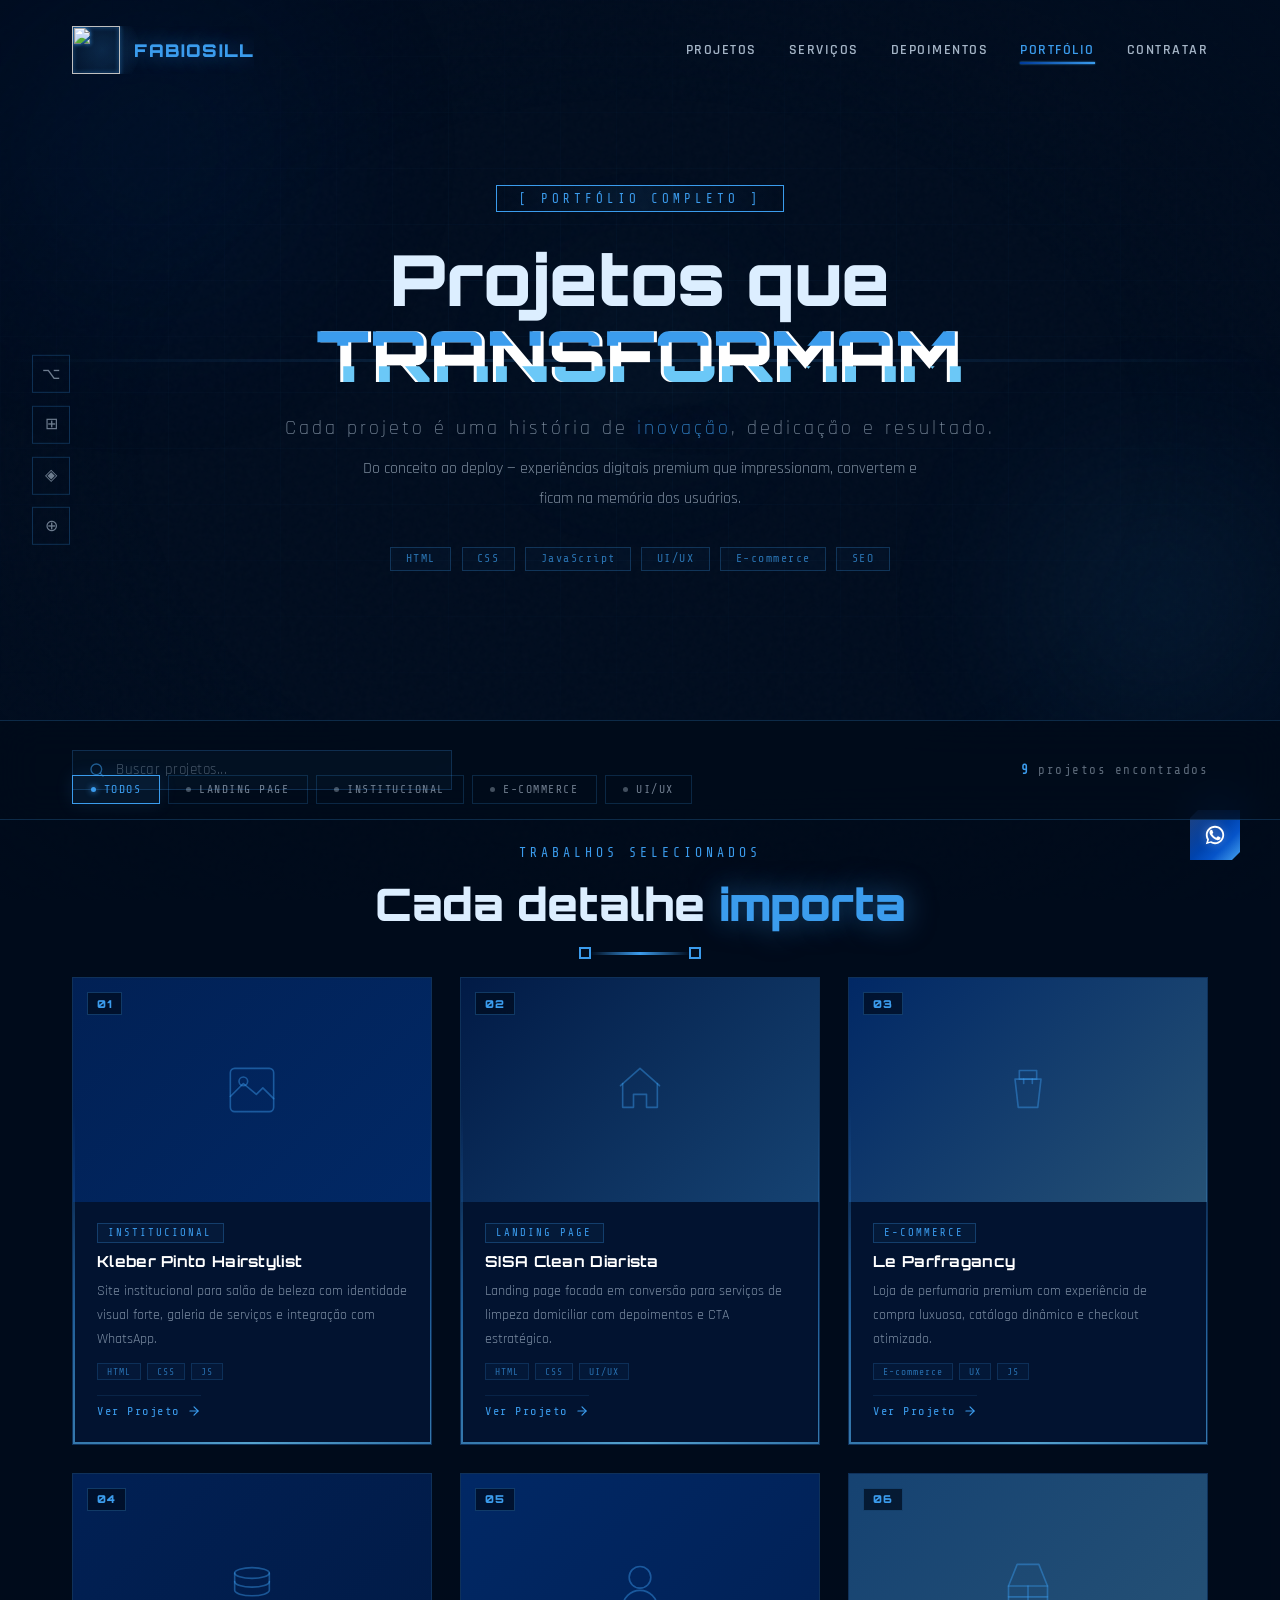
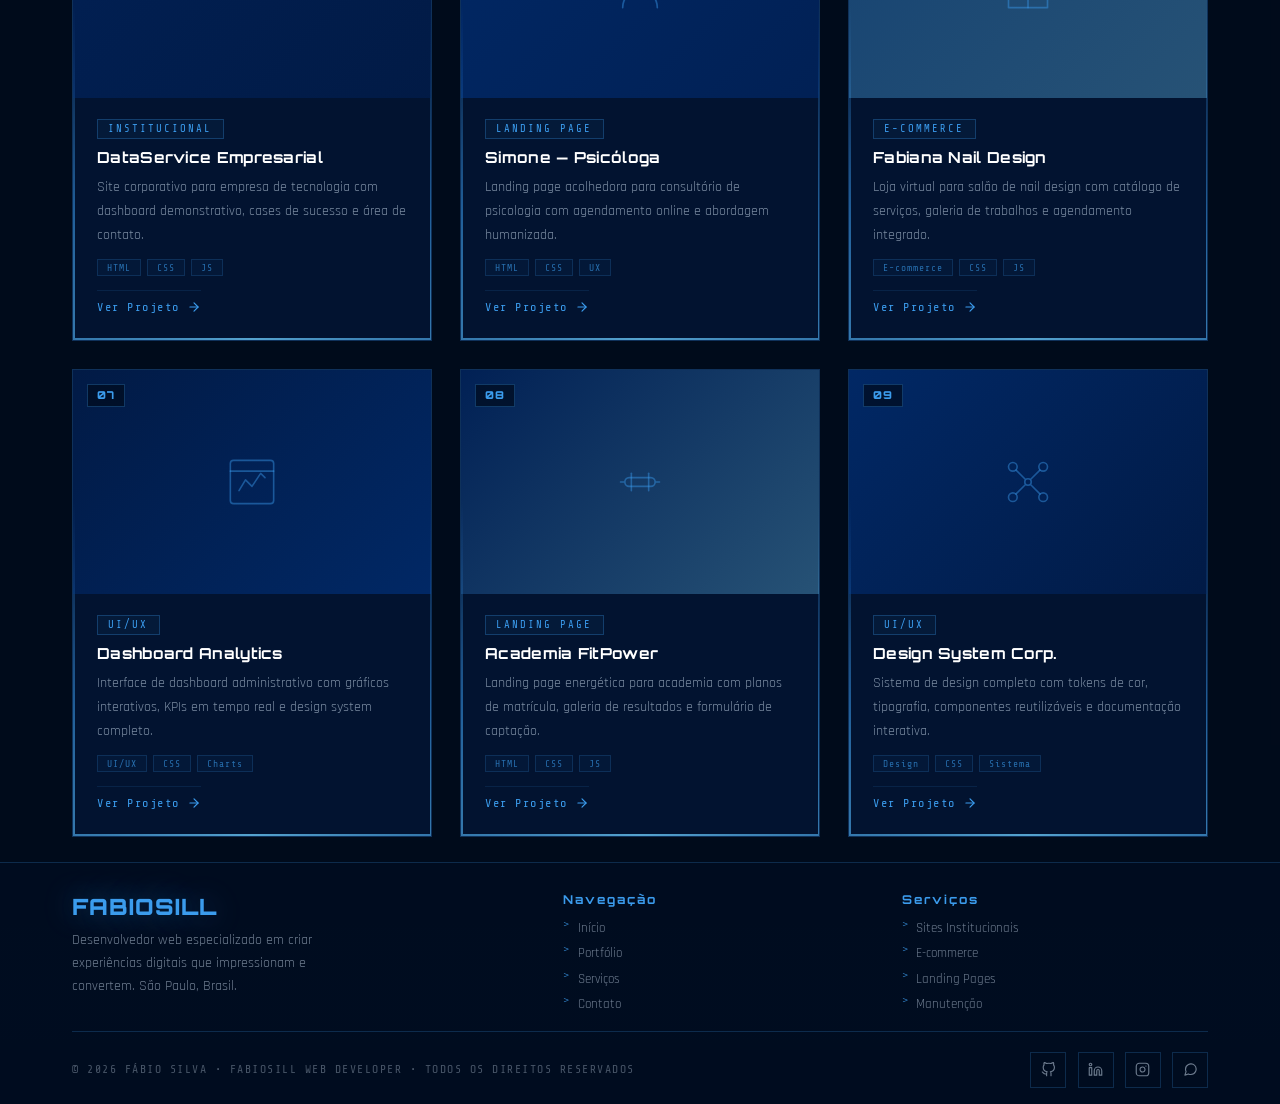
==== projetos/projetos.html @ a99f59f4 "feat: add projects models" ====
<!DOCTYPE html>
<html lang="pt-BR">
<head>
<meta charset="UTF-8">
<meta name="viewport" content="width=device-width, initial-scale=1.0">
<title>Projetos — Fabiosill</title>

<link rel="icon" href="img/logo.png" type="image/png">
<link rel="apple-touch-icon" href="img/logo.png">

<meta name="description" content="Portfólio de projetos de Fábio Silva — Sites institucionais, e-commerce e landing pages de alta conversão. São Paulo, Brasil.">
<meta name="author" content="Fábio Silva — FabioSill">

<meta property="og:type" content="website">
<meta property="og:title" content="Projetos — FABIOSILL">
<meta property="og:description" content="Conheça os projetos desenvolvidos por Fábio Silva. Sites que impressionam, convertem e ficam na memória.">
<meta property="og:url" content="https://fabiosill.github.io/portfolio/projetos.html">
<meta property="og:image" content="https://fabiosill.github.io/portfolio/img/logo.png">
<meta property="og:locale" content="pt_BR">
<meta property="og:site_name" content="FABIOSILL">

<link rel="preconnect" href="https://fonts.googleapis.com">
<link rel="preconnect" href="https://fonts.gstatic.com" crossorigin>
<link href="https://fonts.googleapis.com/css2?family=Orbitron:wght@400;700;900&family=Rajdhani:wght@300;400;600;700&family=Share+Tech+Mono&display=swap" rel="stylesheet">

<link rel="stylesheet" href="projetos.css">
</head>
<body>

<div class="noise" aria-hidden="true"></div>
<div id="vignette" aria-hidden="true"></div>

<!-- Social Float -->
<aside class="sf" aria-label="Redes sociais">
  <a href="https://github.com/fabiosill" target="_blank" rel="noopener noreferrer" aria-label="GitHub"><span class="tip" aria-hidden="true">GitHub</span>⌥</a>
  <a href="https://www.linkedin.com/in/fabiosill/" target="_blank" rel="noopener noreferrer" aria-label="LinkedIn"><span class="tip" aria-hidden="true">LinkedIn</span>⊞</a>
  <a href="https://instagram.com/fabiosill" target="_blank" rel="noopener noreferrer" aria-label="Instagram"><span class="tip" aria-hidden="true">Instagram</span>◈</a>
  <a href="https://wa.me/5511921513742" target="_blank" rel="noopener noreferrer" aria-label="WhatsApp"><span class="tip" aria-hidden="true">WhatsApp</span>⊕</a>
</aside>

<!-- WhatsApp Float Button -->
<div class="float-stack" aria-label="Ações rápidas">
  <a href="https://wa.me/5511921513742" target="_blank" rel="noopener noreferrer" id="wabtn" class="float-btn float-wa" aria-label="Falar no WhatsApp">
    <svg viewBox="0 0 24 24" fill="none" xmlns="http://www.w3.org/2000/svg" width="22" height="22" aria-hidden="true" focusable="false">
      <path d="M17.472 14.382c-.297-.149-1.758-.867-2.03-.967-.273-.099-.471-.148-.67.15-.197.297-.767.966-.94 1.164-.173.199-.347.223-.644.075-.297-.15-1.255-.463-2.39-1.475-.883-.788-1.48-1.761-1.653-2.059-.173-.297-.018-.458.13-.606.134-.133.298-.347.446-.52.149-.174.198-.298.298-.497.099-.198.05-.371-.025-.52-.075-.149-.669-1.612-.916-2.207-.242-.579-.487-.5-.669-.51a12.8 12.8 0 0 0-.57-.01c-.198 0-.52.074-.792.372-.272.297-1.04 1.016-1.04 2.479 0 1.462 1.065 2.875 1.213 3.074.149.198 2.096 3.2 5.077 4.487.709.306 1.262.489 1.694.625.712.227 1.36.195 1.871.118.571-.085 1.758-.719 2.006-1.413.248-.694.248-1.289.173-1.413-.074-.124-.272-.198-.57-.347z"/>
      <path d="M12 2C6.477 2 2 6.477 2 12c0 1.89.525 3.66 1.438 5.168L2 22l4.978-1.413A9.953 9.953 0 0 0 12 22c5.523 0 10-4.477 10-10S17.523 2 12 2zm0 18a7.946 7.946 0 0 1-4.076-1.118l-.291-.174-3.025.859.862-3.024-.19-.3A7.946 7.946 0 0 1 4 12c0-4.411 3.589-8 8-8s8 3.589 8 8-3.589 8-8 8z"/>
    </svg>
    <span class="float-btn-label">WhatsApp</span>
  </a>
</div>

<!-- CONTACT MODAL -->
<div id="contact-modal" class="cmodal-overlay" aria-hidden="true" role="dialog" aria-modal="true" aria-label="Formulário de contato">
  <div class="cmodal-box">
    <button class="cmodal-close" id="cmodal-close" aria-label="Fechar formulário">✕</button>
    <div class="cmodal-inner">
      <div class="cmodal-info">
        <h3>Pronto para <em>transformar</em> sua presença digital?</h3>
        <p>Conte-me sobre seu projeto e receba uma proposta personalizada em até 24 horas.</p>
        <div class="citems">
          <div class="citem">
            <span class="cicon" aria-hidden="true">
              <svg viewBox="0 0 24 24" fill="none" stroke="currentColor" stroke-width="1.8" stroke-linecap="round" stroke-linejoin="round"><path d="M4 4h16c1.1 0 2 .9 2 2v12c0 1.1-.9 2-2 2H4c-1.1 0-2-.9-2-2V6c0-1.1.9-2 2-2z"/><polyline points="22,6 12,13 2,6"/></svg>
            </span>
            <div class="ctxt"><span>EMAIL</span><strong>Fabio.silva12022001@email.com</strong></div>
          </div>
          <div class="citem">
            <span class="cicon" aria-hidden="true">
              <svg viewBox="0 0 24 24" fill="none" stroke="currentColor" stroke-width="1.8" stroke-linecap="round" stroke-linejoin="round"><path d="M22 16.92v3a2 2 0 0 1-2.18 2 19.79 19.79 0 0 1-8.63-3.07A19.5 19.5 0 0 1 4.69 12 19.79 19.79 0 0 1 1.71 3.41 2 2 0 0 1 3.68 1h3a2 2 0 0 1 2 1.72c.127.96.361 1.903.7 2.81a2 2 0 0 1-.45 2.11L7.91 8.96a16 16 0 0 0 6 6l1.27-1.27a2 2 0 0 1 2.11-.45c.907.339 1.85.573 2.81.7A2 2 0 0 1 22 16.92z"/></svg>
            </span>
            <div class="ctxt"><span>WHATSAPP</span><strong>(11) 92151-3742</strong></div>
          </div>
          <div class="citem">
            <span class="cicon" aria-hidden="true">
              <svg viewBox="0 0 24 24" fill="none" stroke="currentColor" stroke-width="1.8" stroke-linecap="round" stroke-linejoin="round"><path d="M21 10c0 7-9 13-9 13s-9-6-9-13a9 9 0 0 1 18 0z"/><circle cx="12" cy="10" r="3"/></svg>
            </span>
            <div class="ctxt"><span>LOCALIZAÇÃO</span><strong>São Paulo, Brasil</strong></div>
          </div>
          <div class="citem">
            <span class="cicon" aria-hidden="true">
              <svg viewBox="0 0 24 24" fill="none" stroke="currentColor" stroke-width="1.8" stroke-linecap="round" stroke-linejoin="round"><circle cx="12" cy="12" r="10"/><polyline points="12 6 12 12 16 14"/></svg>
            </span>
            <div class="ctxt"><span>RESPOSTA</span><strong>Até 24 horas</strong></div>
          </div>
        </div>
      </div>
      <div class="cform-wrap">
        <form onsubmit="doSend(event)" novalidate>
          <div class="fg"><label for="f-nome">NOME</label><input id="f-nome" type="text" placeholder="Seu nome completo..." required autocomplete="name"></div>
          <div class="fg"><label for="f-email">EMAIL</label><input id="f-email" type="email" placeholder="seu@email.com" required autocomplete="email"></div>
          <div class="form-2col">
            <div class="fg"><label for="f-tel">TELEFONE</label><input id="f-tel" type="tel" placeholder="(11) 99999-9999" autocomplete="tel"></div>
            <div class="fg">
              <label for="f-proj">PROJETO</label>
              <select id="f-proj">
                <option value="">Selecionar...</option>
                <option>Landing page</option>
                <option>E-commerce</option>
                <option>Site institucional</option>
                <option>Manutenção</option>
                <option>Outro</option>
              </select>
            </div>
          </div>
          <div class="fg"><label for="f-msg">MENSAGEM</label><textarea id="f-msg" placeholder="Descreva seu projeto em detalhes..." required></textarea></div>
          <button type="submit" class="sbtn" id="sbtn">ENVIAR MENSAGEM</button>
        </form>
      </div>
    </div>
  </div>
</div>

<!-- NAV -->
<nav id="nav" role="navigation" aria-label="Navegação principal">
  <div class="nav-i">
    <a href="index.html" class="nlogo" aria-label="FabioSill — Início">
      <img src="img/logo.png" alt="" width="48" height="48" aria-hidden="true">
      <span>FABIOSILL</span>
    </a>
    <button class="hamburger" id="hbg" aria-label="Abrir menu" aria-expanded="false" aria-controls="navlinks">
      <span></span><span></span><span></span>
    </button>
    <ul class="nlinks" id="navlinks">
      <li><a href="index.html#projetos">PROJETOS</a></li>
      <li><a href="index.html#trabalho">SERVIÇOS</a></li>
      <li><a href="index.html#depoimento">DEPOIMENTOS</a></li>
      <li><a href="projetos.html" class="nav-active" aria-current="page">PORTFÓLIO</a></li>
      <li><a href="#" class="open-contact-btn">CONTRATAR</a></li>
    </ul>
  </div>
</nav>

<!-- HERO PROJETOS -->
<section id="proj-hero" aria-label="Portfólio de Projetos">
  <div class="proj-hero-grid" aria-hidden="true"></div>
  <div class="scan" aria-hidden="true"></div>
  <div class="proj-hero-orbs" aria-hidden="true">
    <div class="proj-orb proj-orb-1"></div>
    <div class="proj-orb proj-orb-2"></div>
    <div class="proj-orb proj-orb-3"></div>
  </div>
  <div class="wrap proj-hero-c">
    <p class="badge" aria-hidden="true">[ PORTFÓLIO COMPLETO ]</p>
    <h1 class="htitle proj-hero-title">
      Projetos que <br><span class="glitch" data-text="TRANSFORMAM">TRANSFORMAM</span>
    </h1>
    <p class="proj-hero-sub">Cada projeto é uma história de <em>inovação</em>, dedicação e resultado.</p>
    <p class="proj-hero-desc">Do conceito ao deploy — experiências digitais premium que impressionam, convertem e ficam na memória dos usuários.</p>
    <div class="proj-hero-tags" aria-hidden="true">
      <span>HTML</span><span>CSS</span><span>JavaScript</span><span>UI/UX</span><span>E-commerce</span><span>SEO</span>
    </div>
  </div>
</section>

<!-- FILTROS + BUSCA -->
<section id="proj-filtros" aria-label="Filtros e busca">
  <div class="wrap">
    <div class="filtros-wrap reveal">
      <div class="filtros-search-row">
        <div class="search-box" role="search">
          <svg class="search-icon" viewBox="0 0 24 24" fill="none" stroke="currentColor" stroke-width="2" stroke-linecap="round" stroke-linejoin="round" aria-hidden="true"><circle cx="11" cy="11" r="8"/><line x1="21" y1="21" x2="16.65" y2="16.65"/></svg>
          <input type="search" id="proj-search" placeholder="Buscar projetos..." aria-label="Buscar projetos">
          <button class="search-clear" id="search-clear" aria-label="Limpar busca" style="display:none">
            <svg viewBox="0 0 24 24" fill="none" stroke="currentColor" stroke-width="2" stroke-linecap="round" stroke-linejoin="round" width="14" height="14" aria-hidden="true"><line x1="18" y1="6" x2="6" y2="18"/><line x1="6" y1="6" x2="18" y2="18"/></svg>
          </button>
        </div>
        <div class="proj-count" id="proj-count" aria-live="polite" aria-atomic="true">
          <span id="count-num">10</span> projetos encontrados
        </div>
      </div>
      <nav class="filtros-cats" aria-label="Filtrar por categoria" id="filtro-nav">
        <button class="filtro-btn active" data-cat="todos" aria-pressed="true">
          <span class="filtro-dot"></span>TODOS
        </button>
        <button class="filtro-btn" data-cat="landing-page" aria-pressed="false">
          <span class="filtro-dot"></span>LANDING PAGE
        </button>
        <button class="filtro-btn" data-cat="institucional" aria-pressed="false">
          <span class="filtro-dot"></span>INSTITUCIONAL
        </button>
        <button class="filtro-btn" data-cat="ecommerce" aria-pressed="false">
          <span class="filtro-dot"></span>E-COMMERCE
        </button>
        <button class="filtro-btn" data-cat="ui-ux" aria-pressed="false">
          <span class="filtro-dot"></span>UI/UX
        </button>
      </nav>
    </div>
  </div>
</section>

<!-- GRADE DE PROJETOS -->
<section id="proj-grid-section" aria-labelledby="proj-grid-title">
  <div class="wrap">
    <div class="sh reveal">
      <span class="stag">TRABALHOS SELECIONADOS</span>
      <h2 class="stitle" id="proj-grid-title">Cada detalhe <em>importa</em></h2>
      <div class="sdiv" aria-hidden="true"></div>
    </div>

    <div class="proj-grid" id="proj-grid" role="list" aria-label="Lista de projetos">

      <!-- Card 01 -->
      <article class="proj-card glow-border-card" data-cat="institucional" data-title="Kleber Pinto Hairstylist" role="listitem">
        <div class="proj-card-img-wrap">
          <div class="proj-card-img proj-card-img--placeholder" aria-hidden="true">
            <div class="proj-card-placeholder-inner">
              <svg viewBox="0 0 48 48" fill="none" stroke="currentColor" stroke-width="1.5" stroke-linecap="round" stroke-linejoin="round" aria-hidden="true"><rect x="4" y="4" width="40" height="40" rx="4"/><circle cx="16" cy="16" r="4"/><polyline points="4,30 16,18 28,28 34,22 44,32"/></svg>
            </div>
            <div class="proj-card-img-bg" style="--c1:#003A99;--c2:#0050C8"></div>
          </div>
          <div class="proj-card-overlay">
            <a href="#" class="proj-card-view-btn" target="_blank" rel="noopener noreferrer" aria-label="Ver projeto Kleber Pinto Hairstylist">
              <svg viewBox="0 0 24 24" fill="none" stroke="currentColor" stroke-width="2" stroke-linecap="round" stroke-linejoin="round" width="18" height="18" aria-hidden="true"><path d="M18 13v6a2 2 0 0 1-2 2H5a2 2 0 0 1-2-2V8a2 2 0 0 1 2-2h6"/><polyline points="15 3 21 3 21 9"/><line x1="10" y1="14" x2="21" y2="3"/></svg>
              VER PROJETO
            </a>
          </div>
          <div class="proj-card-num" aria-hidden="true">01</div>
        </div>
        <div class="proj-card-body">
          <div class="proj-card-cat-row">
            <span class="proj-cat-badge">INSTITUCIONAL</span>
          </div>
          <h3 class="proj-card-title">Kleber Pinto Hairstylist</h3>
          <p class="proj-card-desc">Site institucional para salão de beleza com identidade visual forte, galeria de serviços e integração com WhatsApp.</p>
          <div class="proj-card-tags">
            <span class="ptag">HTML</span><span class="ptag">CSS</span><span class="ptag">JS</span>
          </div>
          <a href="#" class="proj-card-link" target="_blank" rel="noopener noreferrer" aria-label="Ver projeto Kleber Pinto Hairstylist">
            <span>Ver Projeto</span>
            <svg viewBox="0 0 24 24" fill="none" stroke="currentColor" stroke-width="2" stroke-linecap="round" stroke-linejoin="round" width="14" height="14" aria-hidden="true"><line x1="5" y1="12" x2="19" y2="12"/><polyline points="12 5 19 12 12 19"/></svg>
          </a>
        </div>
      </article>

      <!-- Card 02 -->
      <article class="proj-card glow-border-card" data-cat="landing-page" data-title="SISA Clean Diarista" role="listitem">
        <div class="proj-card-img-wrap">
          <div class="proj-card-img proj-card-img--placeholder" aria-hidden="true">
            <div class="proj-card-placeholder-inner">
              <svg viewBox="0 0 48 48" fill="none" stroke="currentColor" stroke-width="1.5" stroke-linecap="round" stroke-linejoin="round" aria-hidden="true"><path d="M6 20L24 4l18 16"/><path d="M8 18v22h10V28h12v12h10V18"/></svg>
            </div>
            <div class="proj-card-img-bg" style="--c1:#01296E;--c2:#3B9CED"></div>
          </div>
          <div class="proj-card-overlay">
            <a href="#" class="proj-card-view-btn" target="_blank" rel="noopener noreferrer" aria-label="Ver projeto SISA Clean">
              <svg viewBox="0 0 24 24" fill="none" stroke="currentColor" stroke-width="2" stroke-linecap="round" stroke-linejoin="round" width="18" height="18" aria-hidden="true"><path d="M18 13v6a2 2 0 0 1-2 2H5a2 2 0 0 1-2-2V8a2 2 0 0 1 2-2h6"/><polyline points="15 3 21 3 21 9"/><line x1="10" y1="14" x2="21" y2="3"/></svg>
              VER PROJETO
            </a>
          </div>
          <div class="proj-card-num" aria-hidden="true">02</div>
        </div>
        <div class="proj-card-body">
          <div class="proj-card-cat-row">
            <span class="proj-cat-badge">LANDING PAGE</span>
          </div>
          <h3 class="proj-card-title">SISA Clean Diarista</h3>
          <p class="proj-card-desc">Landing page focada em conversão para serviços de limpeza domiciliar com depoimentos e CTA estratégico.</p>
          <div class="proj-card-tags">
            <span class="ptag">HTML</span><span class="ptag">CSS</span><span class="ptag">UI/UX</span>
          </div>
          <a href="#" class="proj-card-link" target="_blank" rel="noopener noreferrer" aria-label="Ver projeto SISA Clean">
            <span>Ver Projeto</span>
            <svg viewBox="0 0 24 24" fill="none" stroke="currentColor" stroke-width="2" stroke-linecap="round" stroke-linejoin="round" width="14" height="14" aria-hidden="true"><line x1="5" y1="12" x2="19" y2="12"/><polyline points="12 5 19 12 12 19"/></svg>
          </a>
        </div>
      </article>

      <!-- Card 03 -->
      <article class="proj-card glow-border-card" data-cat="ecommerce" data-title="Le Parfragancy Perfumaria" role="listitem">
        <div class="proj-card-img-wrap">
          <div class="proj-card-img proj-card-img--placeholder" aria-hidden="true">
            <div class="proj-card-placeholder-inner">
              <svg viewBox="0 0 48 48" fill="none" stroke="currentColor" stroke-width="1.5" stroke-linecap="round" stroke-linejoin="round" aria-hidden="true"><path d="M16 6h16v8H16z"/><path d="M12 14h24l-3 26H15L12 14z"/><path d="M20 14v4M28 14v4"/></svg>
            </div>
            <div class="proj-card-img-bg" style="--c1:#0050C8;--c2:#6BC8F7"></div>
          </div>
          <div class="proj-card-overlay">
            <a href="#" class="proj-card-view-btn" target="_blank" rel="noopener noreferrer" aria-label="Ver projeto Le Parfragancy">
              <svg viewBox="0 0 24 24" fill="none" stroke="currentColor" stroke-width="2" stroke-linecap="round" stroke-linejoin="round" width="18" height="18" aria-hidden="true"><path d="M18 13v6a2 2 0 0 1-2 2H5a2 2 0 0 1-2-2V8a2 2 0 0 1 2-2h6"/><polyline points="15 3 21 3 21 9"/><line x1="10" y1="14" x2="21" y2="3"/></svg>
              VER PROJETO
            </a>
          </div>
          <div class="proj-card-num" aria-hidden="true">03</div>
        </div>
        <div class="proj-card-body">
          <div class="proj-card-cat-row">
            <span class="proj-cat-badge">E-COMMERCE</span>
          </div>
          <h3 class="proj-card-title">Le Parfragancy</h3>
          <p class="proj-card-desc">Loja de perfumaria premium com experiência de compra luxuosa, catálogo dinâmico e checkout otimizado.</p>
          <div class="proj-card-tags">
            <span class="ptag">E-commerce</span><span class="ptag">UX</span><span class="ptag">JS</span>
          </div>
          <a href="#" class="proj-card-link" target="_blank" rel="noopener noreferrer" aria-label="Ver projeto Le Parfragancy">
            <span>Ver Projeto</span>
            <svg viewBox="0 0 24 24" fill="none" stroke="currentColor" stroke-width="2" stroke-linecap="round" stroke-linejoin="round" width="14" height="14" aria-hidden="true"><line x1="5" y1="12" x2="19" y2="12"/><polyline points="12 5 19 12 12 19"/></svg>
          </a>
        </div>
      </article>

      <!-- Card 04 -->
      <article class="proj-card glow-border-card" data-cat="institucional" data-title="DataService Empresarial" role="listitem">
        <div class="proj-card-img-wrap">
          <div class="proj-card-img proj-card-img--placeholder" aria-hidden="true">
            <div class="proj-card-placeholder-inner">
              <svg viewBox="0 0 48 48" fill="none" stroke="currentColor" stroke-width="1.5" stroke-linecap="round" stroke-linejoin="round" aria-hidden="true"><ellipse cx="24" cy="12" rx="16" ry="5"/><path d="M8 12v8c0 2.76 7.16 5 16 5s16-2.24 16-5v-8"/><path d="M8 20v8c0 2.76 7.16 5 16 5s16-2.24 16-5v-8"/></svg>
            </div>
            <div class="proj-card-img-bg" style="--c1:#003A99;--c2:#01296E"></div>
          </div>
          <div class="proj-card-overlay">
            <a href="#" class="proj-card-view-btn" target="_blank" rel="noopener noreferrer" aria-label="Ver projeto DataService">
              <svg viewBox="0 0 24 24" fill="none" stroke="currentColor" stroke-width="2" stroke-linecap="round" stroke-linejoin="round" width="18" height="18" aria-hidden="true"><path d="M18 13v6a2 2 0 0 1-2 2H5a2 2 0 0 1-2-2V8a2 2 0 0 1 2-2h6"/><polyline points="15 3 21 3 21 9"/><line x1="10" y1="14" x2="21" y2="3"/></svg>
              VER PROJETO
            </a>
          </div>
          <div class="proj-card-num" aria-hidden="true">04</div>
        </div>
        <div class="proj-card-body">
          <div class="proj-card-cat-row">
            <span class="proj-cat-badge">INSTITUCIONAL</span>
          </div>
          <h3 class="proj-card-title">DataService Empresarial</h3>
          <p class="proj-card-desc">Site corporativo para empresa de tecnologia com dashboard demonstrativo, cases de sucesso e área de contato.</p>
          <div class="proj-card-tags">
            <span class="ptag">HTML</span><span class="ptag">CSS</span><span class="ptag">JS</span>
          </div>
          <a href="#" class="proj-card-link" target="_blank" rel="noopener noreferrer" aria-label="Ver projeto DataService">
            <span>Ver Projeto</span>
            <svg viewBox="0 0 24 24" fill="none" stroke="currentColor" stroke-width="2" stroke-linecap="round" stroke-linejoin="round" width="14" height="14" aria-hidden="true"><line x1="5" y1="12" x2="19" y2="12"/><polyline points="12 5 19 12 12 19"/></svg>
          </a>
        </div>
      </article>

      <!-- Card 05 -->
      <article class="proj-card glow-border-card" data-cat="landing-page" data-title="Simone Psicóloga" role="listitem">
        <div class="proj-card-img-wrap">
          <div class="proj-card-img proj-card-img--placeholder" aria-hidden="true">
            <div class="proj-card-placeholder-inner">
              <svg viewBox="0 0 48 48" fill="none" stroke="currentColor" stroke-width="1.5" stroke-linecap="round" stroke-linejoin="round" aria-hidden="true"><circle cx="24" cy="16" r="10"/><path d="M8 44c0-8.84 7.16-16 16-16s16 7.16 16 16"/></svg>
            </div>
            <div class="proj-card-img-bg" style="--c1:#0050C8;--c2:#003A99"></div>
          </div>
          <div class="proj-card-overlay">
            <a href="#" class="proj-card-view-btn" target="_blank" rel="noopener noreferrer" aria-label="Ver projeto Simone Psicóloga">
              <svg viewBox="0 0 24 24" fill="none" stroke="currentColor" stroke-width="2" stroke-linecap="round" stroke-linejoin="round" width="18" height="18" aria-hidden="true"><path d="M18 13v6a2 2 0 0 1-2 2H5a2 2 0 0 1-2-2V8a2 2 0 0 1 2-2h6"/><polyline points="15 3 21 3 21 9"/><line x1="10" y1="14" x2="21" y2="3"/></svg>
              VER PROJETO
            </a>
          </div>
          <div class="proj-card-num" aria-hidden="true">05</div>
        </div>
        <div class="proj-card-body">
          <div class="proj-card-cat-row">
            <span class="proj-cat-badge">LANDING PAGE</span>
          </div>
          <h3 class="proj-card-title">Simone — Psicóloga</h3>
          <p class="proj-card-desc">Landing page acolhedora para consultório de psicologia com agendamento online e abordagem humanizada.</p>
          <div class="proj-card-tags">
            <span class="ptag">HTML</span><span class="ptag">CSS</span><span class="ptag">UX</span>
          </div>
          <a href="#" class="proj-card-link" target="_blank" rel="noopener noreferrer" aria-label="Ver projeto Simone Psicóloga">
            <span>Ver Projeto</span>
            <svg viewBox="0 0 24 24" fill="none" stroke="currentColor" stroke-width="2" stroke-linecap="round" stroke-linejoin="round" width="14" height="14" aria-hidden="true"><line x1="5" y1="12" x2="19" y2="12"/><polyline points="12 5 19 12 12 19"/></svg>
          </a>
        </div>
      </article>

      <!-- Card 06 -->
      <article class="proj-card glow-border-card" data-cat="ecommerce" data-title="Fabiana Nail Design" role="listitem">
        <div class="proj-card-img-wrap">
          <div class="proj-card-img proj-card-img--placeholder" aria-hidden="true">
            <div class="proj-card-placeholder-inner">
              <svg viewBox="0 0 48 48" fill="none" stroke="currentColor" stroke-width="1.5" stroke-linecap="round" stroke-linejoin="round" aria-hidden="true"><path d="M14 4l-8 20h36L34 4z"/><path d="M6 24v20h36V24"/><line x1="24" y1="24" x2="24" y2="44"/><line x1="6" y1="34" x2="42" y2="34"/></svg>
            </div>
            <div class="proj-card-img-bg" style="--c1:#3B9CED;--c2:#6BC8F7"></div>
          </div>
          <div class="proj-card-overlay">
            <a href="#" class="proj-card-view-btn" target="_blank" rel="noopener noreferrer" aria-label="Ver projeto Fabiana Nail Design">
              <svg viewBox="0 0 24 24" fill="none" stroke="currentColor" stroke-width="2" stroke-linecap="round" stroke-linejoin="round" width="18" height="18" aria-hidden="true"><path d="M18 13v6a2 2 0 0 1-2 2H5a2 2 0 0 1-2-2V8a2 2 0 0 1 2-2h6"/><polyline points="15 3 21 3 21 9"/><line x1="10" y1="14" x2="21" y2="3"/></svg>
              VER PROJETO
            </a>
          </div>
          <div class="proj-card-num" aria-hidden="true">06</div>
        </div>
        <div class="proj-card-body">
          <div class="proj-card-cat-row">
            <span class="proj-cat-badge">E-COMMERCE</span>
          </div>
          <h3 class="proj-card-title">Fabiana Nail Design</h3>
          <p class="proj-card-desc">Loja virtual para salão de nail design com catálogo de serviços, galeria de trabalhos e agendamento integrado.</p>
          <div class="proj-card-tags">
            <span class="ptag">E-commerce</span><span class="ptag">CSS</span><span class="ptag">JS</span>
          </div>
          <a href="#" class="proj-card-link" target="_blank" rel="noopener noreferrer" aria-label="Ver projeto Fabiana Nail Design">
            <span>Ver Projeto</span>
            <svg viewBox="0 0 24 24" fill="none" stroke="currentColor" stroke-width="2" stroke-linecap="round" stroke-linejoin="round" width="14" height="14" aria-hidden="true"><line x1="5" y1="12" x2="19" y2="12"/><polyline points="12 5 19 12 12 19"/></svg>
          </a>
        </div>
      </article>

      <!-- Card 07 -->
      <article class="proj-card glow-border-card" data-cat="ui-ux" data-title="Dashboard Analytics Premium" role="listitem">
        <div class="proj-card-img-wrap">
          <div class="proj-card-img proj-card-img--placeholder" aria-hidden="true">
            <div class="proj-card-placeholder-inner">
              <svg viewBox="0 0 48 48" fill="none" stroke="currentColor" stroke-width="1.5" stroke-linecap="round" stroke-linejoin="round" aria-hidden="true"><rect x="4" y="4" width="40" height="40" rx="3"/><polyline points="12,32 18,22 24,28 32,16 36,20"/><line x1="4" y1="14" x2="44" y2="14"/></svg>
            </div>
            <div class="proj-card-img-bg" style="--c1:#01296E;--c2:#0050C8"></div>
          </div>
          <div class="proj-card-overlay">
            <a href="#" class="proj-card-view-btn" target="_blank" rel="noopener noreferrer" aria-label="Ver projeto Dashboard Analytics">
              <svg viewBox="0 0 24 24" fill="none" stroke="currentColor" stroke-width="2" stroke-linecap="round" stroke-linejoin="round" width="18" height="18" aria-hidden="true"><path d="M18 13v6a2 2 0 0 1-2 2H5a2 2 0 0 1-2-2V8a2 2 0 0 1 2-2h6"/><polyline points="15 3 21 3 21 9"/><line x1="10" y1="14" x2="21" y2="3"/></svg>
              VER PROJETO
            </a>
          </div>
          <div class="proj-card-num" aria-hidden="true">07</div>
        </div>
        <div class="proj-card-body">
          <div class="proj-card-cat-row">
            <span class="proj-cat-badge">UI/UX</span>
          </div>
          <h3 class="proj-card-title">Dashboard Analytics</h3>
          <p class="proj-card-desc">Interface de dashboard administrativo com gráficos interativos, KPIs em tempo real e design system completo.</p>
          <div class="proj-card-tags">
            <span class="ptag">UI/UX</span><span class="ptag">CSS</span><span class="ptag">Charts</span>
          </div>
          <a href="#" class="proj-card-link" target="_blank" rel="noopener noreferrer" aria-label="Ver projeto Dashboard Analytics">
            <span>Ver Projeto</span>
            <svg viewBox="0 0 24 24" fill="none" stroke="currentColor" stroke-width="2" stroke-linecap="round" stroke-linejoin="round" width="14" height="14" aria-hidden="true"><line x1="5" y1="12" x2="19" y2="12"/><polyline points="12 5 19 12 12 19"/></svg>
          </a>
        </div>
      </article>

      <!-- Card 08 -->
      <article class="proj-card glow-border-card" data-cat="landing-page" data-title="Academia FitPower" role="listitem">
        <div class="proj-card-img-wrap">
          <div class="proj-card-img proj-card-img--placeholder" aria-hidden="true">
            <div class="proj-card-placeholder-inner">
              <svg viewBox="0 0 48 48" fill="none" stroke="currentColor" stroke-width="1.5" stroke-linecap="round" stroke-linejoin="round" aria-hidden="true"><path d="M6 24h4m28 0h4M10 24a4 4 0 0 1 4-4h20a4 4 0 0 1 4 4v0a4 4 0 0 1-4 4H14a4 4 0 0 1-4-4z"/><line x1="16" y1="16" x2="16" y2="32"/><line x1="32" y1="16" x2="32" y2="32"/></svg>
            </div>
            <div class="proj-card-img-bg" style="--c1:#003A99;--c2:#6BC8F7"></div>
          </div>
          <div class="proj-card-overlay">
            <a href="#" class="proj-card-view-btn" target="_blank" rel="noopener noreferrer" aria-label="Ver projeto Academia FitPower">
              <svg viewBox="0 0 24 24" fill="none" stroke="currentColor" stroke-width="2" stroke-linecap="round" stroke-linejoin="round" width="18" height="18" aria-hidden="true"><path d="M18 13v6a2 2 0 0 1-2 2H5a2 2 0 0 1-2-2V8a2 2 0 0 1 2-2h6"/><polyline points="15 3 21 3 21 9"/><line x1="10" y1="14" x2="21" y2="3"/></svg>
              VER PROJETO
            </a>
          </div>
          <div class="proj-card-num" aria-hidden="true">08</div>
        </div>
        <div class="proj-card-body">
          <div class="proj-card-cat-row">
            <span class="proj-cat-badge">LANDING PAGE</span>
          </div>
          <h3 class="proj-card-title">Academia FitPower</h3>
          <p class="proj-card-desc">Landing page energética para academia com planos de matrícula, galeria de resultados e formulário de captação.</p>
          <div class="proj-card-tags">
            <span class="ptag">HTML</span><span class="ptag">CSS</span><span class="ptag">JS</span>
          </div>
          <a href="#" class="proj-card-link" target="_blank" rel="noopener noreferrer" aria-label="Ver projeto Academia FitPower">
            <span>Ver Projeto</span>
            <svg viewBox="0 0 24 24" fill="none" stroke="currentColor" stroke-width="2" stroke-linecap="round" stroke-linejoin="round" width="14" height="14" aria-hidden="true"><line x1="5" y1="12" x2="19" y2="12"/><polyline points="12 5 19 12 12 19"/></svg>
          </a>
        </div>
      </article>

      <!-- Card 09 -->
      <article class="proj-card glow-border-card" data-cat="ui-ux" data-title="Design System Corporativo" role="listitem">
        <div class="proj-card-img-wrap">
          <div class="proj-card-img proj-card-img--placeholder" aria-hidden="true">
            <div class="proj-card-placeholder-inner">
              <svg viewBox="0 0 48 48" fill="none" stroke="currentColor" stroke-width="1.5" stroke-linecap="round" stroke-linejoin="round" aria-hidden="true"><circle cx="24" cy="24" r="3"/><circle cx="10" cy="10" r="4"/><circle cx="38" cy="10" r="4"/><circle cx="10" cy="38" r="4"/><circle cx="38" cy="38" r="4"/><line x1="13" y1="13" x2="21" y2="21"/><line x1="35" y1="13" x2="27" y2="21"/><line x1="13" y1="35" x2="21" y2="27"/><line x1="35" y1="35" x2="27" y2="27"/></svg>
            </div>
            <div class="proj-card-img-bg" style="--c1:#0050C8;--c2:#01296E"></div>
          </div>
          <div class="proj-card-overlay">
            <a href="#" class="proj-card-view-btn" target="_blank" rel="noopener noreferrer" aria-label="Ver projeto Design System">
              <svg viewBox="0 0 24 24" fill="none" stroke="currentColor" stroke-width="2" stroke-linecap="round" stroke-linejoin="round" width="18" height="18" aria-hidden="true"><path d="M18 13v6a2 2 0 0 1-2 2H5a2 2 0 0 1-2-2V8a2 2 0 0 1 2-2h6"/><polyline points="15 3 21 3 21 9"/><line x1="10" y1="14" x2="21" y2="3"/></svg>
              VER PROJETO
            </a>
          </div>
          <div class="proj-card-num" aria-hidden="true">09</div>
        </div>
        <div class="proj-card-body">
          <div class="proj-card-cat-row">
            <span class="proj-cat-badge">UI/UX</span>
          </div>
          <h3 class="proj-card-title">Design System Corp.</h3>
          <p class="proj-card-desc">Sistema de design completo com tokens de cor, tipografia, componentes reutilizáveis e documentação interativa.</p>
          <div class="proj-card-tags">
            <span class="ptag">Design</span><span class="ptag">CSS</span><span class="ptag">Sistema</span>
          </div>
          <a href="#" class="proj-card-link" target="_blank" rel="noopener noreferrer" aria-label="Ver projeto Design System">
            <span>Ver Projeto</span>
            <svg viewBox="0 0 24 24" fill="none" stroke="currentColor" stroke-width="2" stroke-linecap="round" stroke-linejoin="round" width="14" height="14" aria-hidden="true"><line x1="5" y1="12" x2="19" y2="12"/><polyline points="12 5 19 12 12 19"/></svg>
          </a>
        </div>
      </article>
    </div>

    <!-- Estado vazio -->
    <div class="proj-empty" id="proj-empty" role="status" aria-live="polite" style="display:none">
      <div class="proj-empty-icon" aria-hidden="true">
        <svg viewBox="0 0 64 64" fill="none" stroke="currentColor" stroke-width="1.5" stroke-linecap="round" stroke-linejoin="round"><circle cx="28" cy="28" r="20"/><line x1="44" y1="44" x2="58" y2="58"/><line x1="20" y1="28" x2="36" y2="28"/></svg>
      </div>
      <h3>Nenhum projeto encontrado</h3>
      <p>Tente buscar por outro termo ou selecione uma categoria diferente.</p>
      <button class="btn btn-o" id="reset-filters">Limpar Filtros</button>
    </div>
  </div>
</section>

<!-- FOOTER -->
<footer>
  <div class="foot-bg" aria-hidden="true"></div>
  <div class="wrap">
    <div class="foot-top">
      <div class="foot-brand">
        <span class="flogo">FABIOSILL</span>
        <p>Desenvolvedor web especializado em criar experiências digitais que impressionam e convertem. São Paulo, Brasil.</p>
      </div>
      <div class="foot-col">
        <h4>Navegação</h4>
        <ul>
          <li><a href="index.html">Início</a></li>
          <li><a href="projetos.html">Portfólio</a></li>
          <li><a href="index.html#trabalho">Serviços</a></li>
          <li><a href="#" class="open-contact-btn">Contato</a></li>
        </ul>
      </div>
      <div class="foot-col">
        <h4>Serviços</h4>
        <ul>
          <li><a href="#">Sites Institucionais</a></li>
          <li><a href="#">E-commerce</a></li>
          <li><a href="#">Landing Pages</a></li>
          <li><a href="#">Manutenção</a></li>
        </ul>
      </div>
    </div>
    <div class="foot-bottom">
      <p class="foot-copy">© 2026 FÁBIO SILVA • FABIOSILL WEB DEVELOPER • TODOS OS DIREITOS RESERVADOS</p>
      <div class="socials">
        <a href="https://github.com/fabiosill" target="_blank" rel="noopener noreferrer" aria-label="GitHub">
          <svg viewBox="0 0 24 24" fill="none" stroke="currentColor" stroke-width="1.8" stroke-linecap="round" stroke-linejoin="round" aria-hidden="true"><path d="M9 19c-5 1.5-5-2.5-7-3m14 6v-3.87a3.37 3.37 0 0 0-.94-2.61c3.14-.35 6.44-1.54 6.44-7A5.44 5.44 0 0 0 20 4.77 5.07 5.07 0 0 0 19.91 1S18.73.65 16 2.48a13.38 13.38 0 0 0-7 0C6.27.65 5.09 1 5.09 1A5.07 5.07 0 0 0 5 4.77a5.44 5.44 0 0 0-1.5 3.78c0 5.42 3.3 6.61 6.44 7A3.37 3.37 0 0 0 9 18.13V22"/></svg>
        </a>
        <a href="https://www.linkedin.com/in/fabiosill/" target="_blank" rel="noopener noreferrer" aria-label="LinkedIn">
          <svg viewBox="0 0 24 24" fill="none" stroke="currentColor" stroke-width="1.8" stroke-linecap="round" stroke-linejoin="round" aria-hidden="true"><path d="M16 8a6 6 0 0 1 6 6v7h-4v-7a2 2 0 0 0-2-2 2 2 0 0 0-2 2v7h-4v-7a6 6 0 0 1 6-6z"/><rect x="2" y="9" width="4" height="12"/><circle cx="4" cy="4" r="2"/></svg>
        </a>
        <a href="https://instagram.com/fabiostudios_" target="_blank" rel="noopener noreferrer" aria-label="Instagram">
          <svg viewBox="0 0 24 24" fill="none" stroke="currentColor" stroke-width="1.8" stroke-linecap="round" stroke-linejoin="round" aria-hidden="true"><rect x="2" y="2" width="20" height="20" rx="5" ry="5"/><path d="M16 11.37A4 4 0 1 1 12.63 8 4 4 0 0 1 16 11.37z"/><line x1="17.5" y1="6.5" x2="17.51" y2="6.5"/></svg>
        </a>
        <a href="https://wa.me/5511921513742" target="_blank" rel="noopener noreferrer" aria-label="WhatsApp">
          <svg viewBox="0 0 24 24" fill="none" stroke="currentColor" stroke-width="1.8" stroke-linecap="round" stroke-linejoin="round" aria-hidden="true"><path d="M21 11.5a8.38 8.38 0 0 1-.9 3.8 8.5 8.5 0 0 1-7.6 4.7 8.38 8.38 0 0 1-3.8-.9L3 21l1.9-5.7a8.38 8.38 0 0 1-.9-3.8 8.5 8.5 0 0 1 4.7-7.6 8.38 8.38 0 0 1 3.8-.9h.5a8.48 8.48 0 0 1 8 8v.5z"/></svg>
        </a>
      </div>
    </div>
  </div>
</footer>

<script src="projetos.js" defer></script>
</body>
</html>
---- projetos/projetos.css ----
/* ============================================================
   projetos.css — CSS AUTOSSUFICIENTE
   Não depende de main.css. Contém apenas o necessário
   para a página projetos/index.html funcionar visualmente
   de forma idêntica ao original.
   ============================================================ */

/* ━━━━━━━━━━━━━━━━━━━━━━━━━━━━━━━━━━━━━━━━━━━━
   DESIGN TOKENS
━━━━━━━━━━━━━━━━━━━━━━━━━━━━━━━━━━━━━━━━━━━━ */
:root{
  --primary:        #003A99;
  --primary-medium: #0050C8;
  --primary-light:  #3B9CED;
  --primary-accent: #6BC8F7;
  --neon:           #3B9CED;
  --bg:             #010D1F;
  --card:           #021330;
  --border:         rgba(59,156,237,.22);
  --txt:            #dceeff;
  --grad: linear-gradient(135deg,#01296E 0%,#003A99 35%,#0050C8 70%,#3B9CED 100%);
}

/* ━━━━━━━━━━━━━━━━━━━━━━━━━━━━━━━━━━━━━━━━━━━━
   RESET
━━━━━━━━━━━━━━━━━━━━━━━━━━━━━━━━━━━━━━━━━━━━ */
*{margin:0;padding:0;box-sizing:border-box}
html{
  scroll-behavior:smooth;
  overflow-x:hidden;
  scrollbar-width:thin;
  scrollbar-color:rgba(59,156,237,.45) rgba(1,13,31,.6);
}
html::-webkit-scrollbar{width:5px}
html::-webkit-scrollbar-track{background:rgba(1,13,31,.6)}
html::-webkit-scrollbar-thumb{
  background:linear-gradient(180deg,var(--primary),var(--neon));
  border-radius:8px;
  transition:background .3s;
}
html::-webkit-scrollbar-thumb:hover{
  background:linear-gradient(180deg,var(--neon),var(--primary-accent));
}
body{
  background:var(--bg);color:var(--txt);
  font-family:'Rajdhani',sans-serif;
  overflow-x:hidden;
  max-width:100vw;
  -webkit-tap-highlight-color:transparent;
}

/* ━━━━━━━━━━━━━━━━━━━━━━━━━━━━━━━━━━━━━━━━━━━━
   ÍCONES SVG (usados no modal e footer)
━━━━━━━━━━━━━━━━━━━━━━━━━━━━━━━━━━━━━━━━━━━━ */
.cicon svg,
.socials a svg,
.sf a svg{
  color:currentColor;
  stroke:currentColor;
  width:1em;height:1em;
  display:block;
}
.cicon{
  color:var(--neon);
  font-size:1.4rem;
  flex-shrink:0;
  display:flex;
  align-items:center;
  justify-content:center;
}
.cicon svg{width:1.4rem;height:1.4rem}

/* ━━━━━━━━━━━━━━━━━━━━━━━━━━━━━━━━━━━━━━━━━━━━
   FIXED LAYERS (noise + vignette)
━━━━━━━━━━━━━━━━━━━━━━━━━━━━━━━━━━━━━━━━━━━━ */
.noise{
  position:fixed;inset:0;z-index:3;pointer-events:none;opacity:.02;
  background-image:url("data:image/svg+xml,%3Csvg viewBox='0 0 256 256' xmlns='http://www.w3.org/2000/svg'%3E%3Cfilter id='n'%3E%3CfeTurbulence type='fractalNoise' baseFrequency='.65' numOctaves='3'/%3E%3C/filter%3E%3Crect width='100%25' height='100%25' filter='url(%23n)'/%3E%3C/svg%3E");
  animation:ns 1s steps(2) infinite;
}
@keyframes ns{0%{background-position:0 0}50%{background-position:-4px -4px}100%{background-position:4px 4px}}
#vignette{
  position:fixed;inset:0;z-index:4;pointer-events:none;
  background:radial-gradient(ellipse at center,transparent 55%,rgba(1,13,31,.85) 100%);
}

/* ━━━━━━━━━━━━━━━━━━━━━━━━━━━━━━━━━━━━━━━━━━━━
   SCAN LINE
━━━━━━━━━━━━━━━━━━━━━━━━━━━━━━━━━━━━━━━━━━━━ */
.scan{
  position:absolute;left:0;right:0;height:3px;
  background:linear-gradient(90deg,transparent,var(--neon),transparent);
  opacity:.2;animation:scan 5s linear infinite;pointer-events:none;
  z-index:2;
}
@keyframes scan{from{top:-3px}to{top:100%}}

/* ━━━━━━━━━━━━━━━━━━━━━━━━━━━━━━━━━━━━━━━━━━━━
   LAYOUT
━━━━━━━━━━━━━━━━━━━━━━━━━━━━━━━━━━━━━━━━━━━━ */
.wrap{
  position:relative;z-index:10;
  max-width:1200px;margin:0 auto;padding:0 2rem;
  width:100%;
}

/* ━━━━━━━━━━━━━━━━━━━━━━━━━━━━━━━━━━━━━━━━━━━━
   NAV
━━━━━━━━━━━━━━━━━━━━━━━━━━━━━━━━━━━━━━━━━━━━ */
nav{
  position:fixed;top:0;left:0;right:0;z-index:200;
  padding:1.6rem 0;transition:.4s;width:100%;
}
nav.scrolled{
  background:rgba(1,13,31,.94);
  backdrop-filter:blur(24px);
  border-bottom:1px solid var(--border);
  padding:1rem 0;
}
.nav-i{
  display:flex;justify-content:space-between;align-items:center;
  max-width:1200px;margin:0 auto;padding:0 2rem;
  min-width:0;width:100%;
}
.nlogo{display:flex;align-items:center;gap:.9rem;text-decoration:none;min-width:0;overflow:hidden;position:relative}
.nlogo img{
  width:48px;height:48px;object-fit:contain;
  filter:drop-shadow(0 0 2px var(--neon));transition:.3s;
  flex-shrink:0;
}
.nlogo img:hover{filter:drop-shadow(0 0 4px var(--neon)) drop-shadow(0 0 4px var(--neon))}
.nlogo span{
  font-family:'Orbitron',monospace;font-size:1.10rem;font-weight:1000;
  color:var(--neon);letter-spacing:1.2px;
  text-shadow:0 0 20px rgba(59,156,237,.5);white-space:nowrap;
}
.nlogo::before{
  content:'';position:absolute;left:-8px;top:50%;transform:translateY(-50%);
  width:76px;height:76px;border-radius:50%;pointer-events:none;
  background:radial-gradient(circle,rgba(59,156,237,.18) 0%,rgba(59,156,237,.08) 50%,transparent 75%);
}
nav.scrolled .nlogo img{
  filter:drop-shadow(0 0 2px rgba(59,156,237,1)) drop-shadow(0 0 2px rgba(59,156,237,.8)) drop-shadow(0 0 2px rgba(59,156,237,.5));
}
.nlinks{display:flex;gap:2rem;list-style:none;align-items:center}
.nlinks a{
  color:rgba(220,238,255,.75);text-decoration:none;
  font-size:.9rem;font-weight:600;letter-spacing:1.5px;
  text-transform:uppercase;position:relative;transition:.3s;padding:.3rem 0;
}
.nlinks a::after{
  content:'';position:absolute;bottom:0;left:0;width:0;height:2px;
  background:linear-gradient(90deg,var(--primary),var(--neon));
  transition:.35s;box-shadow:0 0 2px var(--neon);
}
.nlinks a:hover{color:var(--neon)}
.nlinks a:hover::after{width:100%}
.nav-active{color:var(--neon)!important}
.nav-active::after{width:100%!important}

/* ━━━━━━━━━━━━━━━━━━━━━━━━━━━━━━━━━━━━━━━━━━━━
   HAMBURGER
━━━━━━━━━━━━━━━━━━━━━━━━━━━━━━━━━━━━━━━━━━━━ */
.hamburger{
  display:none;flex-direction:column;gap:5px;
  background:none;border:none;cursor:pointer;padding:.4rem;z-index:300;position:relative;
}
.hamburger span{display:block;width:26px;height:2px;background:var(--neon);transition:.35s;transform-origin:center}
.hamburger.open span:nth-child(1){transform:translateY(7px) rotate(45deg)}
.hamburger.open span:nth-child(2){opacity:0;transform:scaleX(0)}
.hamburger.open span:nth-child(3){transform:translateY(-7px) rotate(-45deg)}

/* ━━━━━━━━━━━━━━━━━━━━━━━━━━━━━━━━━━━━━━━━━━━━
   SECTIONS BASE
━━━━━━━━━━━━━━━━━━━━━━━━━━━━━━━━━━━━━━━━━━━━ */
section{padding:1.6rem 0;position:relative;z-index:10}
.sh{text-align:center;margin-bottom:1.4rem;position:relative;z-index:12}
.stag{
  font-family:'Share Tech Mono',monospace;font-size:.82rem;
  color:var(--neon);letter-spacing:4px;text-transform:uppercase;
  display:block;margin-bottom:1rem;
}
.stitle{font-family:'Orbitron',sans-serif;font-size:clamp(1.7rem,3.5vw,2.8rem);font-weight:900}
.stitle em{font-style:normal;color:var(--neon);text-shadow:0 0 30px rgba(59,156,237,.5)}
.sdiv{
  width:100px;height:3px;
  background:linear-gradient(90deg,transparent,var(--neon),transparent);
  margin:1.2rem auto;position:relative;
}
.sdiv::before,.sdiv::after{
  content:'';position:absolute;top:50%;transform:translateY(-50%);
  width:8px;height:8px;border:2px solid var(--neon);background:var(--bg);
}
.sdiv::before{left:-11px}.sdiv::after{right:-11px}

/* ━━━━━━━━━━━━━━━━━━━━━━━━━━━━━━━━━━━━━━━━━━━━
   BADGE
━━━━━━━━━━━━━━━━━━━━━━━━━━━━━━━━━━━━━━━━━━━━ */
.badge{
  display:inline-block;padding:.35rem 1.4rem;
  border:1px solid var(--neon);
  font-family:'Share Tech Mono',monospace;font-size:.78rem;
  color:var(--neon);letter-spacing:4px;text-transform:uppercase;
  margin-bottom:1.4rem;position:relative;overflow:hidden;
  max-width:calc(100% - 2rem);word-break:break-word;
}
.badge::before{
  content:'';position:absolute;inset:0;
  background:linear-gradient(90deg,transparent,rgba(59,156,237,.08),transparent);
  animation:shimmer 2s linear infinite;
}
@keyframes shimmer{from{transform:translateX(-100%)}to{transform:translateX(100%)}}

/* ━━━━━━━━━━━━━━━━━━━━━━━━━━━━━━━━━━━━━━━━━━━━
   HTITLE + GLITCH
━━━━━━━━━━━━━━━━━━━━━━━━━━━━━━━━━━━━━━━━━━━━ */
.htitle{
  font-family:'Orbitron',sans-serif;
  font-size:clamp(2.2rem,5.5vw,5.2rem);
  font-weight:900;line-height:1.05;margin-bottom:.8rem;
}
.glitch{position:relative;display:inline-block;color:#fff}
.glitch::before{
  content:attr(data-text);position:absolute;top:0;left:0;width:100%;height:100%;
  color:var(--neon);clip-path:polygon(0 0,100% 0,100% 38%,0 38%);
  animation:g1 3.5s infinite;transform:translate(-3px);
}
.glitch::after{
  content:attr(data-text);position:absolute;top:0;left:0;width:100%;height:100%;
  color:var(--primary-accent);clip-path:polygon(0 65%,100% 65%,100% 100%,0 100%);
  animation:g2 3.5s infinite;transform:translate(3px);
}
@keyframes g1{0%,90%,100%{opacity:0;transform:translate(-3px)}92%{opacity:.9;transform:translate(-6px,2px)}94%{opacity:.9;transform:translate(-2px,-2px)}96%{opacity:0}}
@keyframes g2{0%,85%,100%{opacity:0;transform:translate(3px)}87%{opacity:.9;transform:translate(6px,-2px)}89%{opacity:.9;transform:translate(2px,2px)}91%{opacity:0}}

/* ━━━━━━━━━━━━━━━━━━━━━━━━━━━━━━━━━━━━━━━━━━━━
   BUTTONS
━━━━━━━━━━━━━━━━━━━━━━━━━━━━━━━━━━━━━━━━━━━━ */
.btn{
  display:inline-block;padding:1rem 2.4rem;
  font-family:'Orbitron',sans-serif;font-size:.85rem;font-weight:700;
  letter-spacing:2px;text-transform:uppercase;text-decoration:none;
  position:relative;overflow:hidden;transition:.35s;cursor:pointer;border:none;
}
.btn-p{
  background:var(--grad);color:#fff;
  clip-path:polygon(10px 0,100% 0,100% calc(100% - 10px),calc(100% - 10px) 100%,0 100%,0 10px);
  box-shadow:0 0 30px rgba(0,80,200,.45);
}
.btn-p::before{
  content:'';position:absolute;inset:0;
  background:linear-gradient(90deg,transparent,rgba(255,255,255,.2),transparent);
  transform:translateX(-100%);transition:.4s;
}
.btn-p:hover::before{transform:translateX(100%)}
.btn-p:hover{box-shadow:0 0 60px rgba(59,156,237,.65);transform:translateY(-3px)}
.btn-o{
  background:transparent;color:var(--neon);border:2px solid var(--neon);
  clip-path:polygon(10px 0,100% 0,100% calc(100% - 10px),calc(100% - 10px) 100%,0 100%,0 10px);
  box-shadow:inset 0 0 20px rgba(59,156,237,.07);
}
.btn-o:hover{background:rgba(59,156,237,.09);box-shadow:0 0 40px rgba(59,156,237,.45);transform:translateY(-3px)}

/* ━━━━━━━━━━━━━━━━━━━━━━━━━━━━━━━━━━━━━━━━━━━━
   REVEAL ANIMATIONS
━━━━━━━━━━━━━━━━━━━━━━━━━━━━━━━━━━━━━━━━━━━━ */
.reveal{opacity:0;transform:translateY(50px);transition:opacity .8s ease,transform .8s ease}
.reveal.show{opacity:1;transform:translateY(0)}
.reveal-l{opacity:0;transform:translateX(-50px);transition:opacity .8s ease,transform .8s ease}
.reveal-l.show{opacity:1;transform:translateX(0)}
.reveal-r{opacity:0;transform:translateX(50px);transition:opacity .8s ease,transform .8s ease}
.reveal-r.show{opacity:1;transform:translateX(0)}

/* ━━━━━━━━━━━━━━━━━━━━━━━━━━━━━━━━━━━━━━━━━━━━
   PTAG (tech tags nos cards)
━━━━━━━━━━━━━━━━━━━━━━━━━━━━━━━━━━━━━━━━━━━━ */
.ptag{
  font-family:'Share Tech Mono',monospace;font-size:.6rem;
  color:rgba(59,156,237,.65);letter-spacing:1px;
  padding:.15rem .55rem;
  border:1px solid rgba(59,156,237,.18);
  background:rgba(59,156,237,.04);transition:.3s;
}

/* ━━━━━━━━━━━━━━━━━━━━━━━━━━━━━━━━━━━━━━━━━━━━
   ROTATING GLOW BORDER — @property + keyframes
━━━━━━━━━━━━━━━━━━━━━━━━━━━━━━━━━━━━━━━━━━━━ */
@property --gb-angle{syntax:'<angle>';initial-value:0deg;inherits:false}
@keyframes gb-spin{to{--gb-angle:360deg}}

/* ━━━━━━━━━━━━━━━━━━━━━━━━━━━━━━━━━━━━━━━━━━━━
   GLOW BORDER CARD (.glow-border-card nos proj-cards)
━━━━━━━━━━━━━━━━━━━━━━━━━━━━━━━━━━━━━━━━━━━━ */
.glow-border-card{position:relative;isolation:isolate}
.glow-border-card::before{
  content:'';position:absolute;inset:0;
  border-radius:inherit;
  padding:1.5px;
  background:conic-gradient(
    from var(--gb-angle),
    transparent 0deg,transparent 60deg,
    rgba(59,156,237,.55) 120deg,rgba(107,200,247,.8) 180deg,
    rgba(59,156,237,.55) 240deg,
    transparent 300deg,transparent 360deg
  );
  -webkit-mask:
    linear-gradient(#fff 0 0) content-box,
    linear-gradient(#fff 0 0);
  -webkit-mask-composite:xor;
  mask:
    linear-gradient(#fff 0 0) content-box,
    linear-gradient(#fff 0 0);
  mask-composite:exclude;
  animation:gb-spin 2s linear infinite;
  pointer-events:none;
}

/* Pausa animação quando o card sai da viewport */
.glow-paused.glow-border-card::before{
  animation-play-state:paused;
}

/* ━━━━━━━━━━━━━━━━━━━━━━━━━━━━━━━━━━━━━━━━━━━━
   SOCIAL FLOAT
━━━━━━━━━━━━━━━━━━━━━━━━━━━━━━━━━━━━━━━━━━━━ */
.sf{position:fixed;left:2rem;top:50%;transform:translateY(-50%);display:flex;flex-direction:column;gap:.8rem;z-index:50}
.sf a{
  width:38px;height:38px;border:1px solid rgba(59,156,237,.25);
  display:flex;align-items:center;justify-content:center;
  color:rgba(220,238,255,.5);text-decoration:none;font-size:1rem;
  transition:.35s;position:relative;
}
.sf a:hover{border-color:var(--neon);color:var(--neon);box-shadow:0 0 20px rgba(59,156,237,.3);transform:scale(1.2)}
.sf a .tip{
  position:absolute;left:calc(100% + 10px);
  background:rgba(2,19,48,.95);border:1px solid var(--border);
  padding:.3rem .8rem;font-family:'Share Tech Mono',monospace;font-size:.7rem;
  color:var(--neon);white-space:nowrap;opacity:0;pointer-events:none;transition:.3s;letter-spacing:1px;
}
.sf a:hover .tip{opacity:1}

/* ━━━━━━━━━━━━━━━━━━━━━━━━━━━━━━━━━━━━━━━━━━━━
   FLOAT STACK (WhatsApp)
━━━━━━━━━━━━━━━━━━━━━━━━━━━━━━━━━━━━━━━━━━━━ */
.float-stack{
  position:fixed;bottom:2.5rem;right:2.5rem;
  display:flex;flex-direction:column;align-items:center;
  gap:.65rem;z-index:100;
}
.float-btn{
  width:50px;height:50px;
  background:var(--grad);border:none;color:#fff;
  cursor:pointer;font-size:1.3rem;
  clip-path:polygon(8px 0,100% 0,100% calc(100% - 8px),calc(100% - 8px) 100%,0 100%,0 8px);
  transition:.3s;
  box-shadow:0 0 20px rgba(59,156,237,.35);
  display:flex;align-items:center;justify-content:center;
  text-decoration:none;position:relative;overflow:hidden;
}
.float-btn::before{
  content:'';position:absolute;inset:0;
  background:linear-gradient(135deg,rgba(255,255,255,.12),transparent,rgba(255,255,255,.06));
  pointer-events:none;
}
.float-btn:hover{
  box-shadow:0 0 40px rgba(59,156,237,.65),0 0 70px rgba(59,156,237,.25);
  transform:translateY(-3px) scale(1.04);
}
.float-wa{
  opacity:0;transform:translateY(20px);
  transition:opacity .4s ease,transform .4s ease;
  animation:wa-entrance .6s ease .4s forwards,wa-idle 3s ease-in-out infinite 1.5s;
}
@keyframes wa-entrance{to{opacity:1;transform:translateY(0)}}
@keyframes wa-idle{
  0%,100%{box-shadow:0 0 20px rgba(59,156,237,.35)}
  50%{box-shadow:0 0 35px rgba(59,156,237,.7),0 0 60px rgba(59,156,237,.25)}
}
.float-wa.show{opacity:1;transform:translateY(0)}
.float-wa svg{fill:#fff;stroke:none;filter:drop-shadow(0 0 4px rgba(255,255,255,.4));flex-shrink:0}
.float-btn-label{
  position:absolute;right:calc(100% + 10px);
  background:rgba(2,19,48,.95);border:1px solid var(--border);
  padding:.3rem .8rem;
  font-family:'Share Tech Mono',monospace;font-size:.7rem;
  color:var(--neon);white-space:nowrap;
  opacity:0;pointer-events:none;transition:.3s;letter-spacing:1px;
  clip-path:polygon(6px 0,100% 0,100% 100%,0 100%,0 6px);
}
.float-btn:hover .float-btn-label{opacity:1}

/* ━━━━━━━━━━━━━━━━━━━━━━━━━━━━━━━━━━━━━━━━━━━━
   CONTACT MODAL
━━━━━━━━━━━━━━━━━━━━━━━━━━━━━━━━━━━━━━━━━━━━ */
.cmodal-overlay{
  position:fixed;inset:0;z-index:1000;
  background:rgba(1,13,31,.55);
  backdrop-filter:blur(14px) saturate(0.8);-webkit-backdrop-filter:blur(14px) saturate(0.8);
  display:flex;align-items:center;justify-content:center;
  padding:1rem;opacity:0;pointer-events:none;transition:opacity 0.35s ease;
}
.cmodal-overlay.open{opacity:1;pointer-events:all}
.cmodal-box{
  position:relative;width:100%;max-width:900px;max-height:92vh;
  overflow-y:auto;background:var(--card);border:1px solid var(--border);
  box-shadow:
    0 0 0 1px rgba(59,156,237,.12) inset,
    0 40px 100px rgba(0,0,0,.7),
    0 0 60px rgba(59,156,237,.08);
  transform:translateY(30px) scale(0.97);
  transition:transform 0.38s cubic-bezier(.23,1,.32,1);
  scrollbar-width:thin;scrollbar-color:rgba(59,156,237,.35) transparent;
}
.cmodal-overlay.open .cmodal-box{transform:translateY(0) scale(1)}
.cmodal-close{
  position:absolute;top:1rem;right:1rem;
  width:36px;height:36px;
  background:rgba(59,156,237,.08);border:1px solid var(--border);
  color:var(--neon);font-size:1rem;cursor:pointer;z-index:10;
  transition:.3s;display:flex;align-items:center;justify-content:center;
}
.cmodal-close:hover{
  background:rgba(59,156,237,.15);border-color:var(--neon);
  box-shadow:0 0 20px rgba(59,156,237,.25);transform:rotate(90deg);
}
.cmodal-inner{display:grid;grid-template-columns:1fr 1.5fr;min-height:480px}
.cmodal-info{
  padding:2.5rem 2rem 2.5rem 2.5rem;border-right:1px solid var(--border);
  display:flex;flex-direction:column;gap:1.2rem;
}
.cmodal-info .stag{margin-bottom:0}
.cmodal-info h3{font-family:'Orbitron',sans-serif;font-size:1.15rem;color:#fff;line-height:1.4}
.cmodal-info h3 em{font-style:normal;color:var(--neon)}
.cmodal-info p{color:rgba(220,238,255,.65);font-size:.9rem;line-height:1.8}
.cmodal-info .citems{gap:.75rem;margin-top:.5rem}
.cmodal-info .citem{padding:.8rem 1rem}
.cmodal-inner .cform-wrap{
  padding:2.5rem 2.5rem 2.5rem 2rem;background:transparent;border:none;
}
.cmodal-inner .form-2col{display:grid;grid-template-columns:1fr 1fr;gap:1rem}

/* Contact items */
.citems{display:flex;flex-direction:column;gap:1.1rem}
.citem{
  display:flex;align-items:center;gap:1.1rem;padding:1.1rem;
  background:var(--card);border:1px solid var(--border);
  transition:.35s;position:relative;isolation:isolate;
}
.citem:hover{border-color:var(--neon);transform:translateX(7px);box-shadow:0 5px 30px rgba(59,156,237,.1)}
.citem::before{
  content:'';position:absolute;inset:-1px;z-index:-1;
  background:conic-gradient(
    from var(--gb-angle),
    transparent 0deg,rgba(59,156,237,.0) 60deg,
    rgba(59,156,237,.45) 100deg,rgba(107,200,247,.6) 130deg,
    rgba(59,156,237,.45) 160deg,rgba(59,156,237,.0) 220deg,
    transparent 360deg
  );
  animation:gb-spin 8s linear infinite;
  pointer-events:none;opacity:.7;
}
.ctxt span{display:block;font-family:'Share Tech Mono',monospace;font-size:.72rem;color:var(--neon);letter-spacing:2px;margin-bottom:.2rem}
.ctxt strong{font-size:1rem;color:#fff}

/* Form */
.fg{margin-bottom:1.6rem}
.fg label{display:block;font-family:'Share Tech Mono',monospace;font-size:.75rem;color:var(--neon);letter-spacing:2px;margin-bottom:.6rem}
.fg input,.fg textarea,.fg select{
  width:100%;background:rgba(59,156,237,.025);
  border:1px solid rgba(59,156,237,.2);color:var(--txt);
  padding:.95rem 1.1rem;font-family:'Rajdhani',sans-serif;font-size:1rem;
  outline:none;transition:.3s;resize:none;
}
.fg input:focus,.fg textarea:focus,.fg select:focus{
  border-color:var(--neon);
  box-shadow:0 0 20px rgba(59,156,237,.1);
  background:rgba(59,156,237,.04);
}
.fg select option{background:#021330;color:var(--txt)}
.fg textarea{height:125px}
.cform-wrap{background:var(--card);border:1px solid var(--border);padding:3rem;position:relative}
.sbtn{
  width:100%;padding:1.15rem;
  background:var(--grad);border:none;color:#fff;
  font-family:'Orbitron',sans-serif;font-size:1rem;font-weight:700;
  letter-spacing:3px;cursor:pointer;position:relative;overflow:hidden;
  transition:.3s;text-transform:uppercase;
}
.sbtn::before{
  content:'';position:absolute;top:0;left:-100%;width:100%;height:100%;
  background:linear-gradient(90deg,transparent,rgba(255,255,255,.2),transparent);
  transition:.5s;
}
.sbtn:hover::before{left:100%}
.sbtn:hover{box-shadow:0 0 40px rgba(59,156,237,.5);transform:translateY(-2px)}
.sbtn:disabled{opacity:.7;cursor:not-allowed}

/* ━━━━━━━━━━━━━━━━━━━━━━━━━━━━━━━━━━━━━━━━━━━━
   FOOTER
━━━━━━━━━━━━━━━━━━━━━━━━━━━━━━━━━━━━━━━━━━━━ */
footer{
  background:rgba(1,13,31,.97);
  border-top:1px solid var(--border);
  padding:1.8rem 0 1rem;
  position:relative;z-index:10;overflow:visible;
}
.foot-bg{
  position:absolute;inset:0;
  background-image:url('../img/footer-bg.png');
  background-size:cover;background-position:center;background-repeat:no-repeat;
  opacity:.07;pointer-events:none;z-index:0;
}
.foot-bg::after{
  content:'';position:absolute;inset:0;
  background:linear-gradient(180deg,transparent 0%,rgba(0,80,200,.06) 50%,transparent 100%);
}
footer .wrap{position:relative;z-index:1}
.foot-top{display:grid;grid-template-columns:1.5fr 1fr 1fr;gap:2rem;margin-bottom:.8rem}
.foot-brand .flogo{
  font-family:'Orbitron',sans-serif;font-size:1.4rem;font-weight:1000;
  color:var(--neon);letter-spacing:1px;
  text-shadow:0 0 30px rgba(59,156,237,.45);display:block;margin-bottom:.55rem;
}
.foot-brand p{color:rgba(220,238,255,.5);font-size:.88rem;line-height:1.65;max-width:280px}
.foot-col h4{
  font-family:'Orbitron',sans-serif;font-size:.76rem;
  color:var(--neon);letter-spacing:2px;margin-bottom:.6rem;
}
.foot-col ul{list-style:none}
.foot-col ul li{margin-bottom:.28rem}
.foot-col ul a{
  color:rgba(220,238,255,.5);text-decoration:none;font-size:.83rem;
  transition:.3s;position:relative;padding-left:.9rem;
}
.foot-col ul a::before{content:'>';position:absolute;left:0;color:var(--neon);transition:.3s;font-size:.75rem}
.foot-col ul a:hover{color:var(--neon);padding-left:1.2rem}
.foot-bottom{
  border-top:1px solid var(--border);padding-top:1.2rem;
  display:flex;justify-content:space-between;align-items:center;
  flex-wrap:wrap;gap:.8rem;
}
.foot-copy{font-family:'Share Tech Mono',monospace;font-size:.72rem;color:rgba(220,238,255,.32);letter-spacing:1.5px}
.socials{display:flex;gap:.7rem}
.socials a{
  width:36px;height:36px;border:1px solid rgba(59,156,237,.22);
  display:flex;align-items:center;justify-content:center;
  color:rgba(220,238,255,.5);text-decoration:none;font-size:1rem;transition:.3s;
}
.socials a svg{width:15px;height:15px;stroke:currentColor;transition:.3s}
.socials a:hover{
  border-color:var(--neon);color:var(--neon);
  box-shadow:0 0 18px rgba(59,156,237,.28);transform:translateY(-3px);
}
.socials a:hover svg{stroke:var(--neon)}

/* ━━━━━━━━━━━━━━━━━━━━━━━━━━━━━━━━━━━━━━━━━━━━
   HERO PROJETOS
━━━━━━━━━━━━━━━━━━━━━━━━━━━━━━━━━━━━━━━━━━━━ */
#proj-hero{min-height:80vh;min-height:80dvh;display:flex;align-items:center;justify-content:center;position:relative;overflow:clip;width:100%;text-align:center}
.proj-hero-grid{position:absolute;inset:0;background-image:linear-gradient(rgba(59,156,237,.04) 1px,transparent 1px),linear-gradient(90deg,rgba(59,156,237,.04) 1px,transparent 1px);background-size:56px 56px;mask-image:radial-gradient(ellipse 75% 65% at 50% 50%,black 0%,transparent 100%);pointer-events:none;z-index:1}
.proj-hero-orbs{position:absolute;inset:0;pointer-events:none;z-index:0}
.proj-orb{position:absolute;border-radius:50%;filter:blur(80px);opacity:.12}
.proj-orb-1{width:500px;height:500px;background:radial-gradient(circle,var(--primary) 0%,transparent 70%);top:-100px;left:-100px;animation:orb-drift 12s ease-in-out infinite}
.proj-orb-2{width:400px;height:400px;background:radial-gradient(circle,var(--neon) 0%,transparent 70%);bottom:-80px;right:-80px;animation:orb-drift 16s ease-in-out infinite reverse}
.proj-orb-3{width:300px;height:300px;background:radial-gradient(circle,var(--primary-accent) 0%,transparent 70%);top:50%;left:50%;transform:translate(-50%,-50%);opacity:.06;animation:orb-pulse 8s ease-in-out infinite}
@keyframes orb-drift{0%,100%{transform:translate(0,0) scale(1)}33%{transform:translate(30px,-20px) scale(1.05)}66%{transform:translate(-20px,30px) scale(.95)}}
@keyframes orb-pulse{0%,100%{transform:translate(-50%,-50%) scale(1);opacity:.06}50%{transform:translate(-50%,-50%) scale(1.2);opacity:.1}}
.proj-hero-c{position:relative;z-index:10;padding-top:100px;padding-bottom:4rem}
.proj-hero-title{font-family:'Orbitron',sans-serif;font-size:clamp(2.4rem,5.5vw,5.4rem);font-weight:900;line-height:1.08;margin-bottom:1.4rem}
.proj-hero-sub{font-size:1.25rem;color:rgba(220,238,255,.65);font-weight:300;letter-spacing:3px;margin-bottom:.8rem}
.proj-hero-sub em{font-style:normal;color:var(--neon);text-shadow:0 0 24px rgba(59,156,237,.5)}
.proj-hero-desc{font-size:1rem;color:rgba(220,238,255,.55);line-height:1.9;max-width:560px;margin:0 auto 2rem}
.proj-hero-tags{display:flex;gap:.65rem;justify-content:center;flex-wrap:wrap;margin-top:1.4rem}
.proj-hero-tags span{display:inline-block;padding:.28rem .9rem;border:1px solid rgba(59,156,237,.25);font-family:'Share Tech Mono',monospace;font-size:.72rem;color:rgba(59,156,237,.7);letter-spacing:1.5px;transition:.3s;background:rgba(59,156,237,.03)}
.proj-hero-tags span:hover{border-color:var(--neon);color:var(--neon);background:rgba(59,156,237,.07)}

/* ━━━━━━━━━━━━━━━━━━━━━━━━━━━━━━━━━━━━━━━━━━━━
   FILTROS
━━━━━━━━━━━━━━━━━━━━━━━━━━━━━━━━━━━━━━━━━━━━ */
#proj-filtros{background:rgba(1,10,24,.6);border-top:1px solid var(--border);border-bottom:1px solid var(--border);padding:1.8rem 0;position:sticky;top:60px;z-index:150;backdrop-filter:blur(20px);-webkit-backdrop-filter:blur(20px)}
.filtros-wrap{display:flex;flex-direction:column;gap:1.2rem}
.filtros-search-row{display:flex;align-items:center;justify-content:space-between;gap:1.5rem;flex-wrap:wrap}
.search-box{display:flex;align-items:center;gap:.7rem;background:rgba(59,156,237,.04);border:1px solid rgba(59,156,237,.22);padding:.6rem 1rem;flex:1;min-width:0;max-width:380px;transition:.3s;position:relative}
.search-box:focus-within{border-color:var(--neon);background:rgba(59,156,237,.07);box-shadow:0 0 20px rgba(59,156,237,.1)}
.search-icon{width:16px;height:16px;stroke:rgba(59,156,237,.55);flex-shrink:0;transition:.3s}
.search-box:focus-within .search-icon{stroke:var(--neon)}
#proj-search{background:none;border:none;outline:none;color:var(--txt);font-family:'Rajdhani',sans-serif;font-size:.95rem;width:100%;min-width:0}
#proj-search::placeholder{color:rgba(220,238,255,.3);letter-spacing:.5px}
.search-clear{background:none;border:none;cursor:pointer;color:rgba(59,156,237,.5);display:flex;align-items:center;justify-content:center;width:20px;height:20px;flex-shrink:0;transition:.3s;padding:0}
.search-clear:hover{color:var(--neon)}
.proj-count{font-family:'Share Tech Mono',monospace;font-size:.78rem;color:rgba(220,238,255,.42);letter-spacing:1.5px;white-space:nowrap;transition:.3s}
#count-num{color:var(--neon);font-weight:700}
.filtros-cats{display:flex;gap:.5rem;flex-wrap:wrap;align-items:center}
.filtro-btn{display:inline-flex;align-items:center;gap:.5rem;padding:.42rem 1.1rem;background:transparent;border:1px solid rgba(59,156,237,.2);color:rgba(220,238,255,.5);font-family:'Share Tech Mono',monospace;font-size:.72rem;letter-spacing:1.5px;cursor:pointer;transition:.3s;position:relative;overflow:hidden}
.filtro-btn::before{content:'';position:absolute;inset:0;background:linear-gradient(90deg,transparent,rgba(59,156,237,.05),transparent);transform:translateX(-100%);transition:.4s}
.filtro-btn:hover::before{transform:translateX(100%)}
.filtro-btn:hover{border-color:rgba(59,156,237,.45);color:var(--neon)}
.filtro-btn.active{border-color:var(--neon);color:var(--neon);background:rgba(59,156,237,.08);box-shadow:0 0 18px rgba(59,156,237,.12)}
.filtro-dot{width:5px;height:5px;border-radius:50%;background:currentColor;flex-shrink:0;opacity:.6;transition:.3s}
.filtro-btn.active .filtro-dot,.filtro-btn:hover .filtro-dot{opacity:1;box-shadow:0 0 6px currentColor}

/* ━━━━━━━━━━━━━━━━━━━━━━━━━━━━━━━━━━━━━━━━━━━━
   GRADE DE PROJETOS
━━━━━━━━━━━━━━━━━━━━━━━━━━━━━━━━━━━━━━━━━━━━ */
#proj-grid-section{background:rgba(1,10,24,.45);position:relative;overflow:visible}
.proj-grid{display:grid;grid-template-columns:repeat(auto-fill,minmax(290px,1fr));gap:1.75rem;margin-top:1rem}
.proj-card{background:var(--card);border:1px solid var(--border);position:relative;display:flex;flex-direction:column;overflow:hidden;opacity:0;transform:translateY(30px);transition:opacity .5s ease,transform .5s ease,box-shadow .35s ease,border-color .35s ease;cursor:default;isolation:isolate}
.proj-card.visible{opacity:1;transform:translateY(0)}
.proj-card:hover{transform:translateY(-8px) scale(1.018);box-shadow:0 20px 60px rgba(59,156,237,.14),0 8px 24px rgba(0,0,0,.4);border-color:rgba(59,156,237,.5)}
.proj-card.hidden{display:none}
.proj-card-img-wrap{position:relative;width:100%;aspect-ratio:16/10;overflow:hidden}
.proj-card-img{width:100%;height:100%;object-fit:cover;display:block;transition:transform .5s cubic-bezier(.23,1,.32,1)}
.proj-card:hover .proj-card-img{transform:scale(1.06)}
.proj-card-img--placeholder{position:relative;display:flex;align-items:center;justify-content:center;overflow:hidden}
.proj-card-img-bg{position:absolute;inset:0;background:linear-gradient(135deg,var(--c1,var(--primary)) 0%,var(--c2,var(--neon)) 100%);opacity:.35;transition:opacity .4s ease}
.proj-card:hover .proj-card-img-bg{opacity:.55}
.proj-card-placeholder-inner{position:relative;z-index:2;display:flex;align-items:center;justify-content:center;width:100%;height:100%}
.proj-card-placeholder-inner svg{width:52px;height:52px;stroke:rgba(59,156,237,.45);transition:.4s}
.proj-card:hover .proj-card-placeholder-inner svg{stroke:var(--neon);filter:drop-shadow(0 0 10px rgba(59,156,237,.4))}
.proj-card-overlay{position:absolute;inset:0;background:rgba(1,13,31,.72);display:flex;align-items:center;justify-content:center;opacity:0;transition:opacity .3s ease;z-index:10;backdrop-filter:blur(4px);-webkit-backdrop-filter:blur(4px)}
.proj-card:hover .proj-card-overlay{opacity:1}
.proj-card-view-btn{display:inline-flex;align-items:center;gap:.6rem;padding:.75rem 1.6rem;background:var(--grad);color:#fff;font-family:'Orbitron',sans-serif;font-size:.72rem;font-weight:700;letter-spacing:2px;text-decoration:none;clip-path:polygon(8px 0,100% 0,100% calc(100% - 8px),calc(100% - 8px) 100%,0 100%,0 8px);transform:translateY(12px);opacity:0;transition:transform .3s cubic-bezier(.23,1,.32,1) .05s,opacity .3s ease .05s,box-shadow .3s;box-shadow:0 0 30px rgba(59,156,237,.35)}
.proj-card:hover .proj-card-view-btn{transform:translateY(0);opacity:1}
.proj-card-view-btn:hover{box-shadow:0 0 50px rgba(59,156,237,.65)}
.proj-card-num{position:absolute;top:.9rem;left:.9rem;font-family:'Orbitron',monospace;font-size:.68rem;font-weight:900;color:var(--neon);background:rgba(1,13,31,.75);border:1px solid rgba(59,156,237,.3);padding:.2rem .55rem;letter-spacing:1px;z-index:5;backdrop-filter:blur(6px)}
.proj-card-body{padding:1.35rem 1.5rem 1.6rem;display:flex;flex-direction:column;flex:1;gap:.55rem}
.proj-card-cat-row{display:flex;align-items:center;gap:.5rem}
.proj-cat-badge{font-family:'Share Tech Mono',monospace;font-size:.66rem;color:var(--neon);letter-spacing:2px;border:1px solid rgba(59,156,237,.28);padding:.18rem .65rem;background:rgba(59,156,237,.05);transition:.3s}
.proj-card:hover .proj-cat-badge{border-color:rgba(59,156,237,.5);background:rgba(59,156,237,.1)}
.proj-card-title{font-family:'Orbitron',sans-serif;font-size:.95rem;font-weight:700;color:#fff;line-height:1.3;letter-spacing:.3px;transition:.3s}
.proj-card:hover .proj-card-title{color:var(--neon);text-shadow:0 0 20px rgba(59,156,237,.35)}
.proj-card-desc{font-size:.88rem;color:rgba(220,238,255,.55);line-height:1.7;flex:1}
.proj-card-tags{display:flex;gap:.4rem;flex-wrap:wrap;margin-top:.15rem}
.proj-card-link{display:inline-flex;align-items:center;gap:.45rem;color:var(--neon);text-decoration:none;font-family:'Share Tech Mono',monospace;font-size:.75rem;letter-spacing:1.5px;padding-top:.55rem;border-top:1px solid rgba(59,156,237,.12);margin-top:.35rem;transition:.3s;width:fit-content}
.proj-card-link:hover{color:var(--primary-accent);gap:.7rem}
.proj-card-link svg{transition:transform .3s}
.proj-card-link:hover svg{transform:translateX(4px)}

/* ━━━━ ESTADO VAZIO ━━━━ */
.proj-empty{text-align:center;padding:5rem 2rem;display:flex;flex-direction:column;align-items:center;gap:1rem}
.proj-empty-icon svg{width:64px;height:64px;stroke:rgba(59,156,237,.3);margin-bottom:.5rem}
.proj-empty h3{font-family:'Orbitron',sans-serif;font-size:1.1rem;color:rgba(220,238,255,.7)}
.proj-empty p{color:rgba(220,238,255,.4);font-size:.9rem;max-width:360px}

/* ━━━━━━━━━━━━━━━━━━━━━━━━━━━━━━━━━━━━━━━━━━━━
   REDUCED MOTION
━━━━━━━━━━━━━━━━━━━━━━━━━━━━━━━━━━━━━━━━━━━━ */
@media(prefers-reduced-motion:reduce){
  *,*::before,*::after{animation-duration:.01ms !important;transition-duration:.01ms !important}
  .reveal,.reveal-l,.reveal-r{opacity:1;transform:none}
  .proj-orb,.proj-orb-1,.proj-orb-2,.proj-orb-3{animation:none!important}
  .proj-card{transition:opacity .3s ease,transform .3s ease!important}
  .proj-card:hover{transform:translateY(-4px)!important}
}

/* ━━━━━━━━━━━━━━━━━━━━━━━━━━━━━━━━━━━━━━━━━━━━
   TABLET ≤ 1024px
━━━━━━━━━━━━━━━━━━━━━━━━━━━━━━━━━━━━━━━━━━━━ */
@media(max-width:1024px){
  .proj-grid{grid-template-columns:repeat(auto-fill,minmax(260px,1fr))}
}

/* ━━━━━━━━━━━━━━━━━━━━━━━━━━━━━━━━━━━━━━━━━━━━
   TABLET ≤ 900px
━━━━━━━━━━━━━━━━━━━━━━━━━━━━━━━━━━━━━━━━━━━━ */
@media(max-width:900px){
  .hamburger{display:flex}
  .nlinks{
    display:flex;flex-direction:column;
    position:fixed;top:0;right:-100%;width:75vw;max-width:320px;height:100vh;
    background:rgba(1,13,31,.97);backdrop-filter:blur(24px);
    border-left:1px solid var(--border);
    padding:5rem 2.5rem 3rem;gap:1.8rem;
    z-index:250;transition:right .4s cubic-bezier(.23,1,.32,1);
    list-style:none;align-items:flex-start;overflow-y:auto;
  }
  .nlinks.open{right:0}
  .nlinks a{font-size:1.05rem;letter-spacing:2px}

  .foot-top{grid-template-columns:1fr 1fr;gap:2rem}
  .sf{display:none}

  #proj-filtros{top:55px}
  .filtros-search-row{flex-direction:column;align-items:flex-start;gap:.75rem}
  .search-box{max-width:100%;width:100%}
  .proj-hero-title{font-size:clamp(2rem,7vw,3.2rem)}
  .proj-hero-sub{font-size:1rem;letter-spacing:2px}
}

/* ━━━━━━━━━━━━━━━━━━━━━━━━━━━━━━━━━━━━━━━━━━━━
   TABLET ≤ 750px (modal)
━━━━━━━━━━━━━━━━━━━━━━━━━━━━━━━━━━━━━━━━━━━━ */
@media(max-width:750px){
  .cmodal-inner{grid-template-columns:1fr}
  .cmodal-info{border-right:none;border-bottom:1px solid var(--border);padding:2rem 1.5rem 1.5rem}
  .cmodal-inner .cform-wrap{padding:1.5rem}
  .cmodal-inner .form-2col{grid-template-columns:1fr}
}

/* ━━━━━━━━━━━━━━━━━━━━━━━━━━━━━━━━━━━━━━━━━━━━
   MOBILE ≤ 600px
━━━━━━━━━━━━━━━━━━━━━━━━━━━━━━━━━━━━━━━━━━━━ */
@media(max-width:600px){
  nav.scrolled{backdrop-filter:blur(12px)}
  .nlinks{backdrop-filter:blur(12px)}
  .cmodal-overlay{backdrop-filter:blur(8px) saturate(0.8);-webkit-backdrop-filter:blur(8px) saturate(0.8)}

  .wrap{padding:0 1rem}
  section{padding:1.4rem 0}
  .sh{margin-bottom:1.1rem}

  nav{padding:.9rem 0}
  .nav-i{padding:0 1rem}
  .nlogo img{width:36px;height:36px}
  .nlogo span{font-size:.88rem;letter-spacing:2px}
  .nlinks{width:85vw;max-width:300px;padding:4.5rem 2rem 2rem;gap:1.5rem}

  .btn{width:100%;max-width:280px;text-align:center;padding:.85rem 1.2rem;font-size:.75rem;letter-spacing:1.5px}

  .cmodal-info{display:none}
  .cmodal-inner{grid-template-columns:1fr;min-height:auto}
  .cmodal-inner .cform-wrap{padding:1.8rem 1.2rem 1.5rem;background:transparent;border:none}
  .cmodal-box{max-height:92vh;border-radius:0}
  .cform-wrap{padding:1.4rem 1rem}
  .fg{margin-bottom:1.3rem}
  .fg input,.fg textarea,.fg select{padding:.8rem .9rem;font-size:.95rem}
  .sbtn{font-size:.88rem;letter-spacing:2px;padding:1rem}
  .form-2col{display:block !important}
  .form-2col .fg{margin-bottom:1.3rem}
  .citems{gap:.85rem}
  .citem{padding:.9rem}
  .ctxt strong{font-size:.9rem}

  .foot-top{grid-template-columns:1fr;gap:1.4rem}
  .foot-brand .flogo{font-size:1.3rem}
  .foot-brand p{font-size:.83rem;max-width:100%}
  .foot-col h4{font-size:.75rem;margin-bottom:.6rem}
  .foot-col ul li{margin-bottom:.32rem}
  .foot-bottom{flex-direction:column;text-align:center;gap:.7rem}
  .foot-copy{font-size:.6rem;letter-spacing:1px}
  .socials a{width:32px;height:32px}

  .reveal{transform:translateY(30px)}
  .reveal-l{transform:translateX(-30px)}
  .reveal-r{transform:translateX(30px)}

  .float-stack{bottom:1.2rem;right:1.2rem;gap:.5rem}
  .float-btn{width:42px;height:42px;font-size:1.1rem}
  .float-btn svg{width:18px;height:18px}

  #proj-hero{min-height:70svh}
  .proj-hero-c{padding-top:85px}
  .proj-hero-title{font-size:clamp(1.8rem,9.5vw,2.8rem);line-height:1.12}
  .proj-hero-sub{font-size:.88rem;letter-spacing:1.5px}
  .proj-hero-desc{font-size:.88rem;padding:0 .5rem}
  .proj-hero-tags{gap:.45rem}
  .proj-hero-tags span{font-size:.65rem;padding:.22rem .7rem}
  #proj-filtros{top:52px;padding:1.2rem 0}
  .filtros-cats{gap:.4rem}
  .filtro-btn{font-size:.65rem;padding:.35rem .8rem;letter-spacing:1px}
  .proj-grid{grid-template-columns:1fr;gap:1.2rem}
  .proj-card-body{padding:1.1rem 1.2rem 1.3rem}
  .proj-card-title{font-size:.88rem}
  .proj-card-desc{font-size:.84rem}
}

/* ━━━━━━━━━━━━━━━━━━━━━━━━━━━━━━━━━━━━━━━━━━━━
   MOBILE ≤ 480px
━━━━━━━━━━━━━━━━━━━━━━━━━━━━━━━━━━━━━━━━━━━━ */
@media(max-width:480px){
  .cmodal-box{max-height:95vh}
  .cmodal-info{padding:1.5rem 1rem}
  .cmodal-inner .cform-wrap{padding:1.2rem 1rem}
}

/* ━━━━━━━━━━━━━━━━━━━━━━━━━━━━━━━━━━━━━━━━━━━━
   EXTRA-SMALL ≤ 380px
━━━━━━━━━━━━━━━━━━━━━━━━━━━━━━━━━━━━━━━━━━━━ */
@media(max-width:380px){
  .wrap{padding:0 .85rem}
  .nlogo span{font-size:.78rem;letter-spacing:1.5px}
  .nlogo img{width:32px;height:32px}
  .foot-brand .flogo{font-size:1.15rem}
  .proj-hero-title{font-size:clamp(1.6rem,11vw,2rem)}
  .filtro-btn{font-size:.6rem;padding:.3rem .65rem}
}

/* ━━━━━━━━━━━━━━━━━━━━━━━━━━━━━━━━━━━━━━━━━━━━
   LANDSCAPE MOBILE
━━━━━━━━━━━━━━━━━━━━━━━━━━━━━━━━━━━━━━━━━━━━ */
@media(max-width:900px) and (orientation:landscape) and (max-height:500px){
  nav{padding:.9rem 0}
}
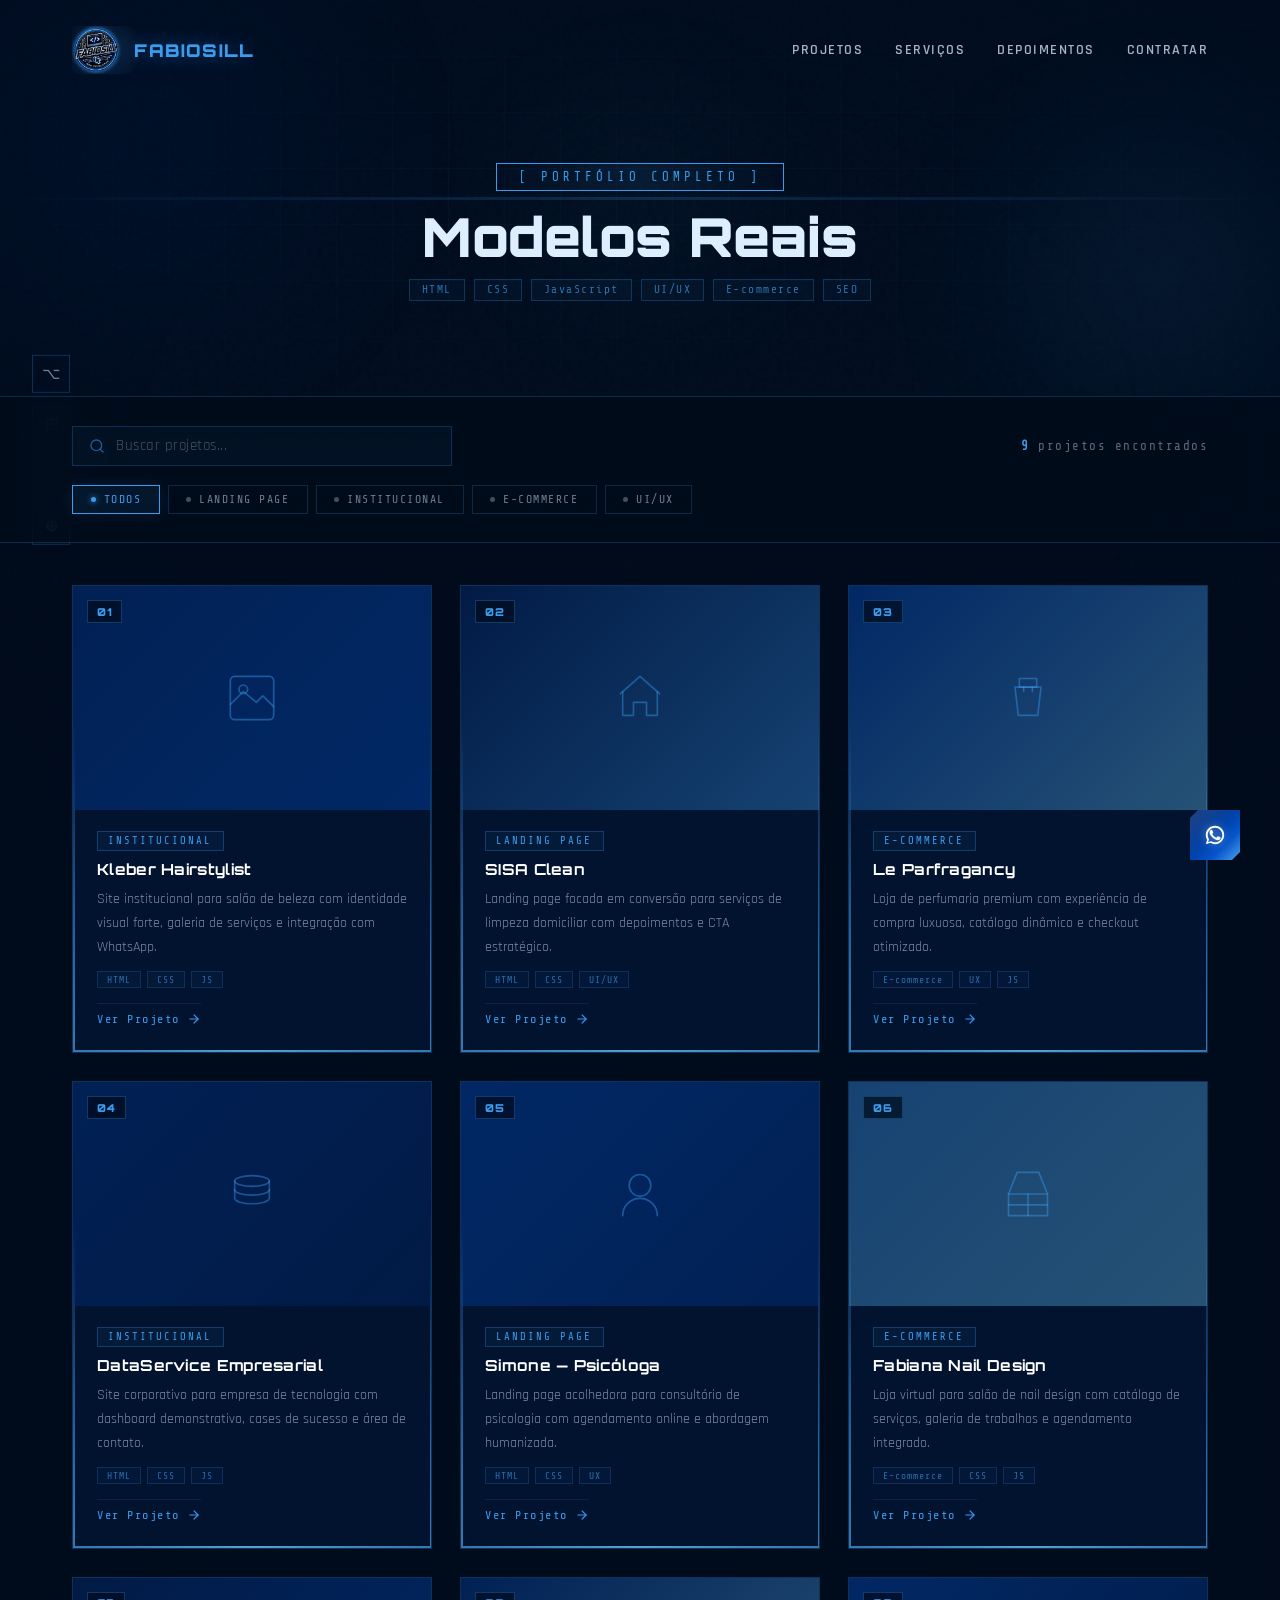
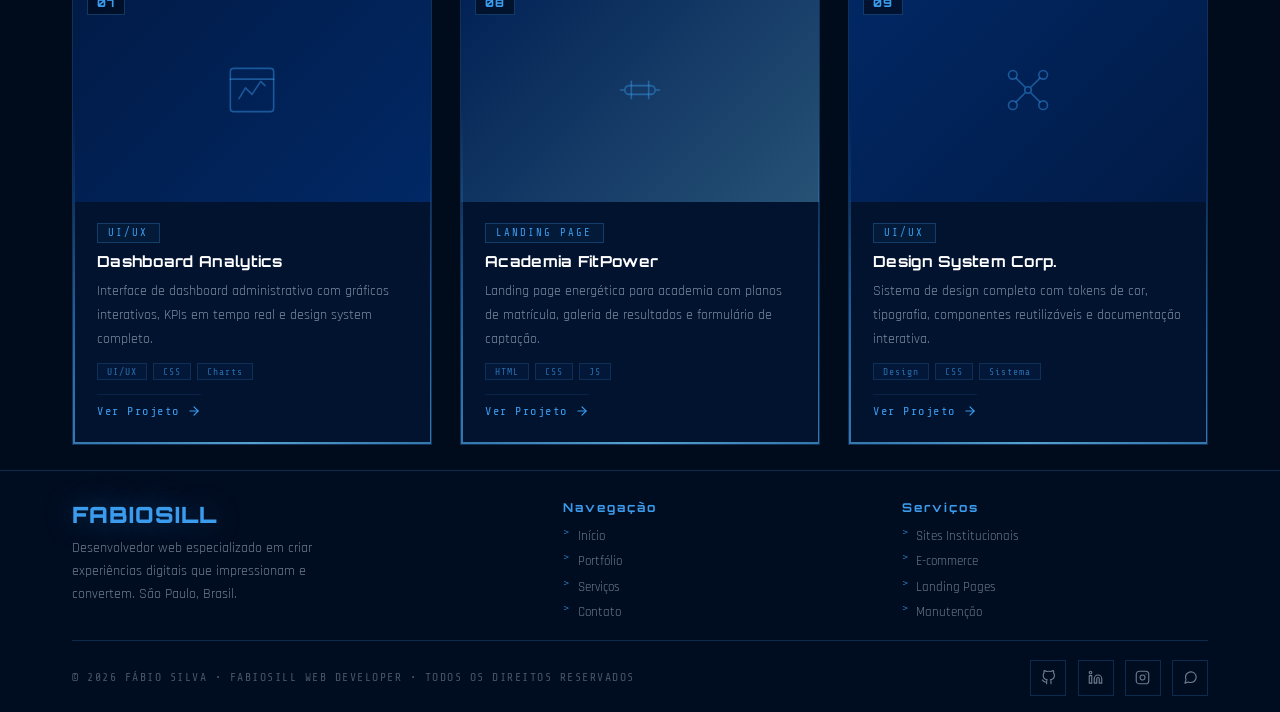
==== commit 0b087c7f: "refactor: search projects, links" ====
--- a/projetos/projetos.html
+++ b/projetos/projetos.html
@@ -3,10 +3,10 @@
 <head>
 <meta charset="UTF-8">
 <meta name="viewport" content="width=device-width, initial-scale=1.0">
-<title>Projetos — Fabiosill</title>
-
-<link rel="icon" href="img/logo.png" type="image/png">
-<link rel="apple-touch-icon" href="img/logo.png">
+<title>Fabiosill</title>
+
+<link rel="icon" href="../img/logo.png" type="image/png">
+<link rel="apple-touch-icon" href="../img/logo.png">
 
 <meta name="description" content="Portfólio de projetos de Fábio Silva — Sites institucionais, e-commerce e landing pages de alta conversão. São Paulo, Brasil.">
 <meta name="author" content="Fábio Silva — FabioSill">
@@ -114,17 +114,16 @@
 <nav id="nav" role="navigation" aria-label="Navegação principal">
   <div class="nav-i">
     <a href="index.html" class="nlogo" aria-label="FabioSill — Início">
-      <img src="img/logo.png" alt="" width="48" height="48" aria-hidden="true">
+      <img src="../img/logo.png" alt="" width="48" height="48" aria-hidden="true">
       <span>FABIOSILL</span>
     </a>
     <button class="hamburger" id="hbg" aria-label="Abrir menu" aria-expanded="false" aria-controls="navlinks">
       <span></span><span></span><span></span>
     </button>
     <ul class="nlinks" id="navlinks">
-      <li><a href="index.html#projetos">PROJETOS</a></li>
-      <li><a href="index.html#trabalho">SERVIÇOS</a></li>
-      <li><a href="index.html#depoimento">DEPOIMENTOS</a></li>
-      <li><a href="projetos.html" class="nav-active" aria-current="page">PORTFÓLIO</a></li>
+      <li><a href="../index.html#projetos">PROJETOS</a></li>
+      <li><a href="../index.html#trabalho">SERVIÇOS</a></li>
+      <li><a href="../index.html#depoimento">DEPOIMENTOS</a></li>
       <li><a href="#" class="open-contact-btn">CONTRATAR</a></li>
     </ul>
   </div>
@@ -142,15 +141,14 @@
   <div class="wrap proj-hero-c">
     <p class="badge" aria-hidden="true">[ PORTFÓLIO COMPLETO ]</p>
     <h1 class="htitle proj-hero-title">
-      Projetos que <br><span class="glitch" data-text="TRANSFORMAM">TRANSFORMAM</span>
+      Modelos Reais
     </h1>
-    <p class="proj-hero-sub">Cada projeto é uma história de <em>inovação</em>, dedicação e resultado.</p>
-    <p class="proj-hero-desc">Do conceito ao deploy — experiências digitais premium que impressionam, convertem e ficam na memória dos usuários.</p>
     <div class="proj-hero-tags" aria-hidden="true">
       <span>HTML</span><span>CSS</span><span>JavaScript</span><span>UI/UX</span><span>E-commerce</span><span>SEO</span>
     </div>
   </div>
 </section>
+
 
 <!-- FILTROS + BUSCA -->
 <section id="proj-filtros" aria-label="Filtros e busca">
@@ -165,7 +163,7 @@
           </button>
         </div>
         <div class="proj-count" id="proj-count" aria-live="polite" aria-atomic="true">
-          <span id="count-num">10</span> projetos encontrados
+          <span id="count-num">9</span> projetos encontrados
         </div>
       </div>
       <nav class="filtros-cats" aria-label="Filtrar por categoria" id="filtro-nav">
@@ -192,11 +190,7 @@
 <!-- GRADE DE PROJETOS -->
 <section id="proj-grid-section" aria-labelledby="proj-grid-title">
   <div class="wrap">
-    <div class="sh reveal">
-      <span class="stag">TRABALHOS SELECIONADOS</span>
-      <h2 class="stitle" id="proj-grid-title">Cada detalhe <em>importa</em></h2>
-      <div class="sdiv" aria-hidden="true"></div>
-    </div>
+
 
     <div class="proj-grid" id="proj-grid" role="list" aria-label="Lista de projetos">
 
@@ -221,7 +215,7 @@
           <div class="proj-card-cat-row">
             <span class="proj-cat-badge">INSTITUCIONAL</span>
           </div>
-          <h3 class="proj-card-title">Kleber Pinto Hairstylist</h3>
+          <h3 class="proj-card-title">Kleber Hairstylist</h3>
           <p class="proj-card-desc">Site institucional para salão de beleza com identidade visual forte, galeria de serviços e integração com WhatsApp.</p>
           <div class="proj-card-tags">
             <span class="ptag">HTML</span><span class="ptag">CSS</span><span class="ptag">JS</span>
@@ -254,7 +248,7 @@
           <div class="proj-card-cat-row">
             <span class="proj-cat-badge">LANDING PAGE</span>
           </div>
-          <h3 class="proj-card-title">SISA Clean Diarista</h3>
+          <h3 class="proj-card-title">SISA Clean</h3>
           <p class="proj-card-desc">Landing page focada em conversão para serviços de limpeza domiciliar com depoimentos e CTA estratégico.</p>
           <div class="proj-card-tags">
             <span class="ptag">HTML</span><span class="ptag">CSS</span><span class="ptag">UI/UX</span>
@@ -560,4 +554,4 @@
 
 <script src="projetos.js" defer></script>
 </body>
-</html>
+</html>
--- a/projetos/projetos.css
+++ b/projetos/projetos.css
@@ -27,7 +27,7 @@
 *{margin:0;padding:0;box-sizing:border-box}
 html{
   scroll-behavior:smooth;
-  overflow-x:hidden;
+  overflow-x:clip;
   scrollbar-width:thin;
   scrollbar-color:rgba(59,156,237,.45) rgba(1,13,31,.6);
 }
@@ -44,7 +44,7 @@
 body{
   background:var(--bg);color:var(--txt);
   font-family:'Rajdhani',sans-serif;
-  overflow-x:hidden;
+  overflow-x:clip;
   max-width:100vw;
   -webkit-tap-highlight-color:transparent;
 }
@@ -107,11 +107,11 @@
 /* ━━━━━━━━━━━━━━━━━━━━━━━━━━━━━━━━━━━━━━━━━━━━
    NAV
 ━━━━━━━━━━━━━━━━━━━━━━━━━━━━━━━━━━━━━━━━━━━━ */
-nav{
+#nav{
   position:fixed;top:0;left:0;right:0;z-index:200;
   padding:1.6rem 0;transition:.4s;width:100%;
 }
-nav.scrolled{
+#nav.scrolled{
   background:rgba(1,13,31,.94);
   backdrop-filter:blur(24px);
   border-bottom:1px solid var(--border);
@@ -139,7 +139,7 @@
   width:76px;height:76px;border-radius:50%;pointer-events:none;
   background:radial-gradient(circle,rgba(59,156,237,.18) 0%,rgba(59,156,237,.08) 50%,transparent 75%);
 }
-nav.scrolled .nlogo img{
+#nav.scrolled .nlogo img{
   filter:drop-shadow(0 0 2px rgba(59,156,237,1)) drop-shadow(0 0 2px rgba(59,156,237,.8)) drop-shadow(0 0 2px rgba(59,156,237,.5));
 }
 .nlinks{display:flex;gap:2rem;list-style:none;align-items:center}
@@ -506,7 +506,7 @@
 }
 .foot-bg{
   position:absolute;inset:0;
-  background-image:url('../img/footer-bg.png');
+  background-image:url('img/footer-bg.png');
   background-size:cover;background-position:center;background-repeat:no-repeat;
   opacity:.07;pointer-events:none;z-index:0;
 }
@@ -556,7 +556,7 @@
 /* ━━━━━━━━━━━━━━━━━━━━━━━━━━━━━━━━━━━━━━━━━━━━
    HERO PROJETOS
 ━━━━━━━━━━━━━━━━━━━━━━━━━━━━━━━━━━━━━━━━━━━━ */
-#proj-hero{min-height:80vh;min-height:80dvh;display:flex;align-items:center;justify-content:center;position:relative;overflow:clip;width:100%;text-align:center}
+#proj-hero{min-height:44vh;min-height:44dvh;display:flex;align-items:center;justify-content:center;position:relative;overflow:clip;width:100%;text-align:center}
 .proj-hero-grid{position:absolute;inset:0;background-image:linear-gradient(rgba(59,156,237,.04) 1px,transparent 1px),linear-gradient(90deg,rgba(59,156,237,.04) 1px,transparent 1px);background-size:56px 56px;mask-image:radial-gradient(ellipse 75% 65% at 50% 50%,black 0%,transparent 100%);pointer-events:none;z-index:1}
 .proj-hero-orbs{position:absolute;inset:0;pointer-events:none;z-index:0}
 .proj-orb{position:absolute;border-radius:50%;filter:blur(80px);opacity:.12}
@@ -565,19 +565,20 @@
 .proj-orb-3{width:300px;height:300px;background:radial-gradient(circle,var(--primary-accent) 0%,transparent 70%);top:50%;left:50%;transform:translate(-50%,-50%);opacity:.06;animation:orb-pulse 8s ease-in-out infinite}
 @keyframes orb-drift{0%,100%{transform:translate(0,0) scale(1)}33%{transform:translate(30px,-20px) scale(1.05)}66%{transform:translate(-20px,30px) scale(.95)}}
 @keyframes orb-pulse{0%,100%{transform:translate(-50%,-50%) scale(1);opacity:.06}50%{transform:translate(-50%,-50%) scale(1.2);opacity:.1}}
-.proj-hero-c{position:relative;z-index:10;padding-top:100px;padding-bottom:4rem}
-.proj-hero-title{font-family:'Orbitron',sans-serif;font-size:clamp(2.4rem,5.5vw,5.4rem);font-weight:900;line-height:1.08;margin-bottom:1.4rem}
-.proj-hero-sub{font-size:1.25rem;color:rgba(220,238,255,.65);font-weight:300;letter-spacing:3px;margin-bottom:.8rem}
+.proj-hero-c{position:relative;z-index:10;padding-top:92px;padding-bottom:1.5rem}
+.proj-hero-title{font-family:'Orbitron',sans-serif;font-size:clamp(2rem,4.2vw,3.6rem);font-weight:900;line-height:1.08;margin-bottom:.7rem}
+.proj-hero-sub{font-size:1.05rem;color:rgba(220,238,255,.65);font-weight:300;letter-spacing:2.5px;margin-bottom:.5rem}
 .proj-hero-sub em{font-style:normal;color:var(--neon);text-shadow:0 0 24px rgba(59,156,237,.5)}
-.proj-hero-desc{font-size:1rem;color:rgba(220,238,255,.55);line-height:1.9;max-width:560px;margin:0 auto 2rem}
-.proj-hero-tags{display:flex;gap:.65rem;justify-content:center;flex-wrap:wrap;margin-top:1.4rem}
-.proj-hero-tags span{display:inline-block;padding:.28rem .9rem;border:1px solid rgba(59,156,237,.25);font-family:'Share Tech Mono',monospace;font-size:.72rem;color:rgba(59,156,237,.7);letter-spacing:1.5px;transition:.3s;background:rgba(59,156,237,.03)}
+.proj-hero-desc{font-size:.92rem;color:rgba(220,238,255,.55);line-height:1.55;max-width:520px;margin:0 auto 1rem}
+.proj-hero-tags{display:flex;gap:.55rem;justify-content:center;flex-wrap:wrap;margin-top:.8rem}
+.proj-hero-tags span{display:inline-block;padding:.22rem .75rem;border:1px solid rgba(59,156,237,.25);font-family:'Share Tech Mono',monospace;font-size:.7rem;color:rgba(59,156,237,.7);letter-spacing:1.5px;transition:.3s;background:rgba(59,156,237,.03)}
 .proj-hero-tags span:hover{border-color:var(--neon);color:var(--neon);background:rgba(59,156,237,.07)}
+.proj-hero-c .badge{margin-bottom:.7rem}
 
 /* ━━━━━━━━━━━━━━━━━━━━━━━━━━━━━━━━━━━━━━━━━━━━
    FILTROS
 ━━━━━━━━━━━━━━━━━━━━━━━━━━━━━━━━━━━━━━━━━━━━ */
-#proj-filtros{background:rgba(1,10,24,.6);border-top:1px solid var(--border);border-bottom:1px solid var(--border);padding:1.8rem 0;position:sticky;top:60px;z-index:150;backdrop-filter:blur(20px);-webkit-backdrop-filter:blur(20px)}
+#proj-filtros{background:rgba(1,10,24,.6);border-top:1px solid var(--border);border-bottom:1px solid var(--border);padding:1.8rem 0;position:sticky;top:82px;z-index:150;backdrop-filter:blur(20px);-webkit-backdrop-filter:blur(20px)}
 .filtros-wrap{display:flex;flex-direction:column;gap:1.2rem}
 .filtros-search-row{display:flex;align-items:center;justify-content:space-between;gap:1.5rem;flex-wrap:wrap}
 .search-box{display:flex;align-items:center;gap:.7rem;background:rgba(59,156,237,.04);border:1px solid rgba(59,156,237,.22);padding:.6rem 1rem;flex:1;min-width:0;max-width:380px;transition:.3s;position:relative}
@@ -680,11 +681,10 @@
   .foot-top{grid-template-columns:1fr 1fr;gap:2rem}
   .sf{display:none}
 
-  #proj-filtros{top:55px}
   .filtros-search-row{flex-direction:column;align-items:flex-start;gap:.75rem}
   .search-box{max-width:100%;width:100%}
-  .proj-hero-title{font-size:clamp(2rem,7vw,3.2rem)}
-  .proj-hero-sub{font-size:1rem;letter-spacing:2px}
+  .proj-hero-title{font-size:clamp(1.7rem,6vw,2.6rem)}
+  .proj-hero-sub{font-size:.92rem;letter-spacing:2px}
 }
 
 /* ━━━━━━━━━━━━━━━━━━━━━━━━━━━━━━━━━━━━━━━━━━━━
@@ -701,7 +701,7 @@
    MOBILE ≤ 600px
 ━━━━━━━━━━━━━━━━━━━━━━━━━━━━━━━━━━━━━━━━━━━━ */
 @media(max-width:600px){
-  nav.scrolled{backdrop-filter:blur(12px)}
+  #nav.scrolled{backdrop-filter:blur(12px)}
   .nlinks{backdrop-filter:blur(12px)}
   .cmodal-overlay{backdrop-filter:blur(8px) saturate(0.8);-webkit-backdrop-filter:blur(8px) saturate(0.8)}
 
@@ -709,7 +709,7 @@
   section{padding:1.4rem 0}
   .sh{margin-bottom:1.1rem}
 
-  nav{padding:.9rem 0}
+  #nav{padding:.9rem 0}
   .nav-i{padding:0 1rem}
   .nlogo img{width:36px;height:36px}
   .nlogo span{font-size:.88rem;letter-spacing:2px}
@@ -748,14 +748,14 @@
   .float-btn{width:42px;height:42px;font-size:1.1rem}
   .float-btn svg{width:18px;height:18px}
 
-  #proj-hero{min-height:70svh}
-  .proj-hero-c{padding-top:85px}
-  .proj-hero-title{font-size:clamp(1.8rem,9.5vw,2.8rem);line-height:1.12}
-  .proj-hero-sub{font-size:.88rem;letter-spacing:1.5px}
-  .proj-hero-desc{font-size:.88rem;padding:0 .5rem}
-  .proj-hero-tags{gap:.45rem}
-  .proj-hero-tags span{font-size:.65rem;padding:.22rem .7rem}
-  #proj-filtros{top:52px;padding:1.2rem 0}
+  #proj-hero{min-height:40svh}
+  .proj-hero-c{padding-top:72px;padding-bottom:1.1rem}
+  .proj-hero-title{font-size:clamp(1.5rem,8vw,2.1rem);line-height:1.15;margin-bottom:.5rem}
+  .proj-hero-sub{font-size:.8rem;letter-spacing:1.5px;margin-bottom:.4rem}
+  .proj-hero-desc{font-size:.82rem;line-height:1.5;padding:0 .5rem;margin-bottom:.8rem}
+  .proj-hero-tags{gap:.4rem;margin-top:.6rem}
+  .proj-hero-tags span{font-size:.62rem;padding:.2rem .6rem}
+  #proj-filtros{top:66px;padding:1.2rem 0}
   .filtros-cats{gap:.4rem}
   .filtro-btn{font-size:.65rem;padding:.35rem .8rem;letter-spacing:1px}
   .proj-grid{grid-template-columns:1fr;gap:1.2rem}
@@ -781,7 +781,7 @@
   .nlogo span{font-size:.78rem;letter-spacing:1.5px}
   .nlogo img{width:32px;height:32px}
   .foot-brand .flogo{font-size:1.15rem}
-  .proj-hero-title{font-size:clamp(1.6rem,11vw,2rem)}
+  .proj-hero-title{font-size:clamp(1.4rem,10vw,1.8rem)}
   .filtro-btn{font-size:.6rem;padding:.3rem .65rem}
 }
 
@@ -789,5 +789,5 @@
    LANDSCAPE MOBILE
 ━━━━━━━━━━━━━━━━━━━━━━━━━━━━━━━━━━━━━━━━━━━━ */
 @media(max-width:900px) and (orientation:landscape) and (max-height:500px){
-  nav{padding:.9rem 0}
+  #nav{padding:.9rem 0}
 }
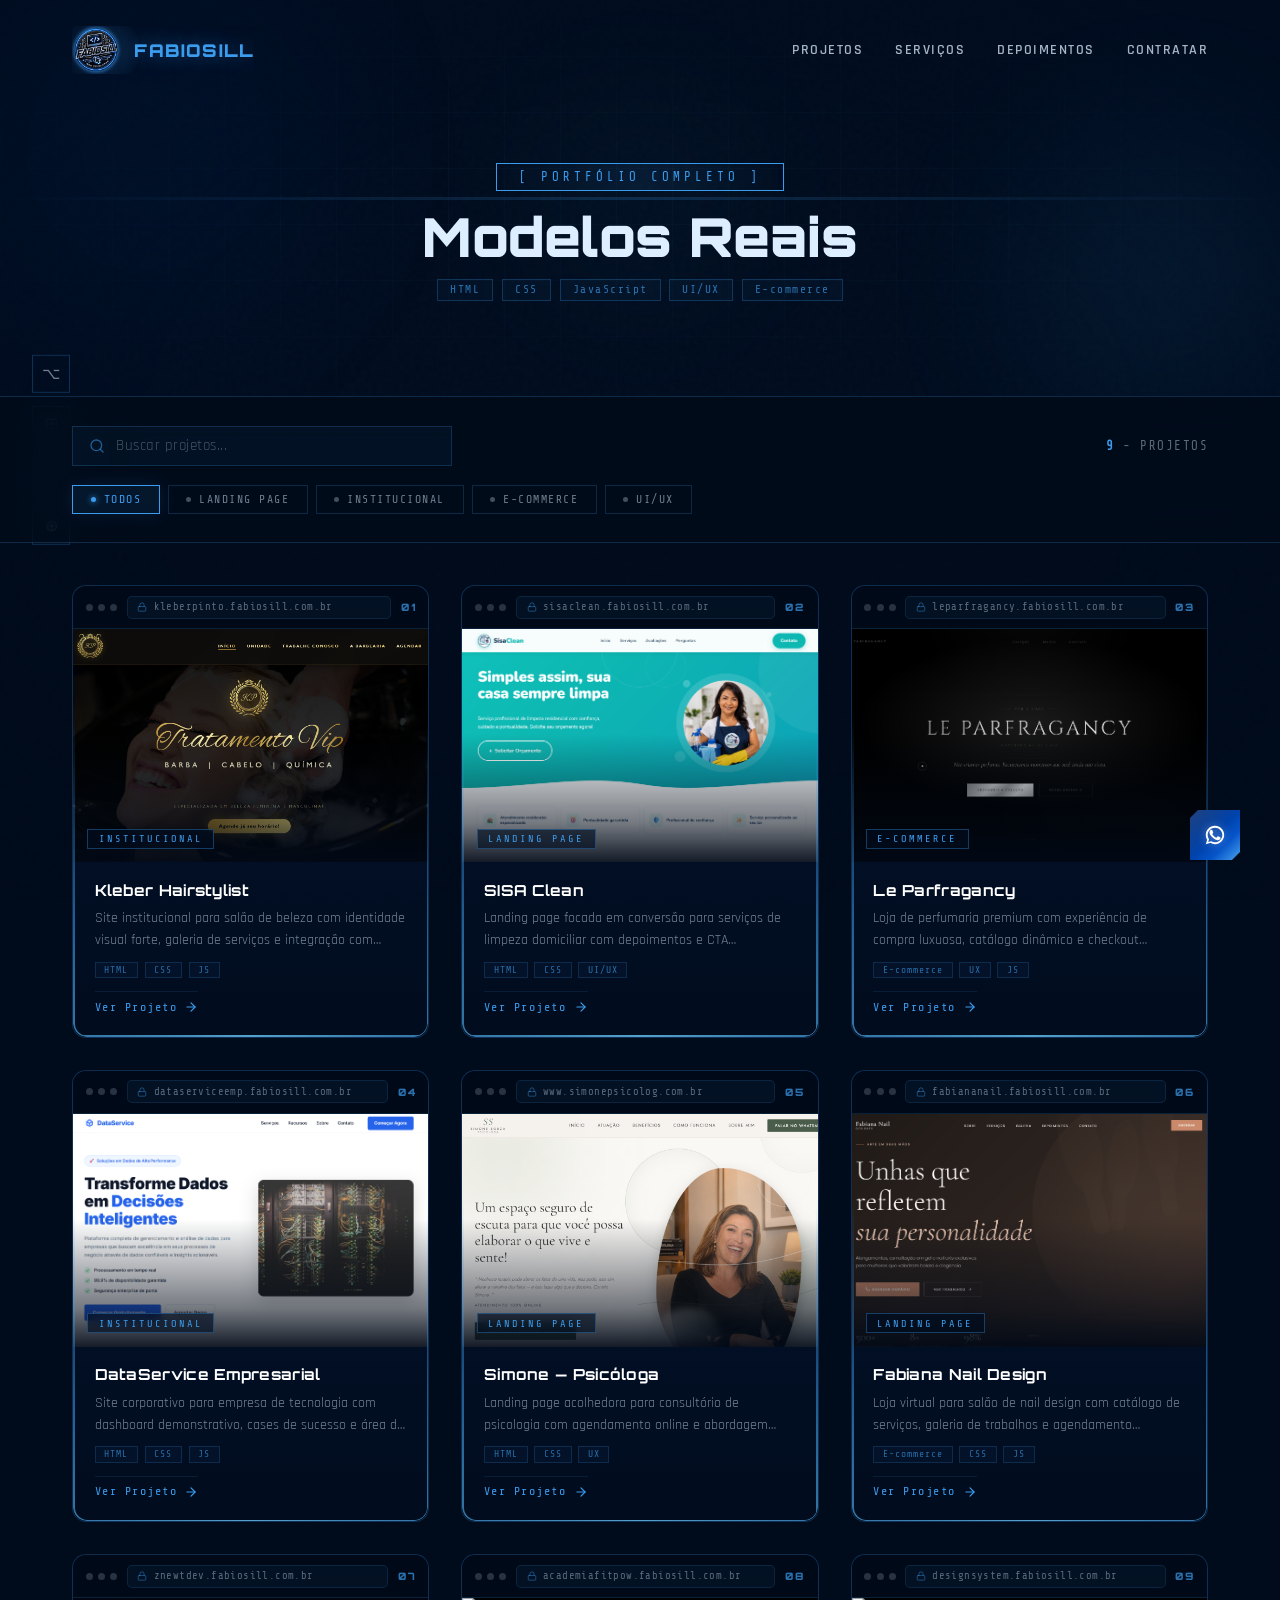
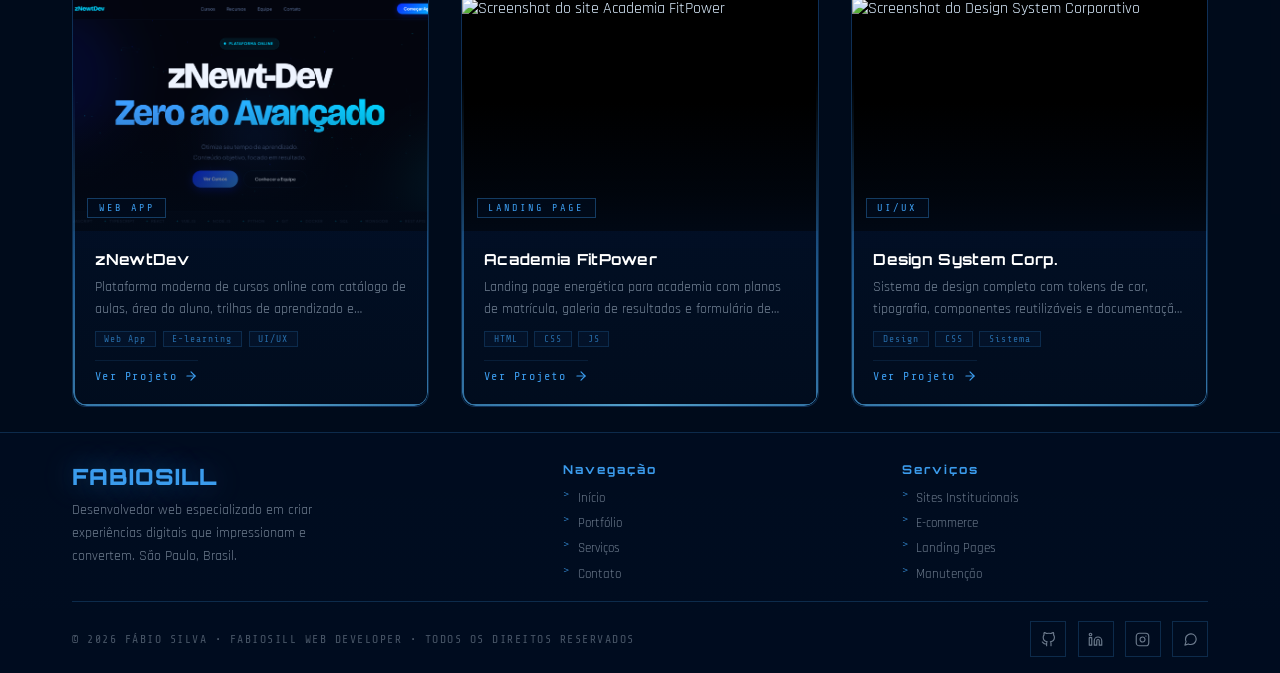
==== commit 4ef89fc9: "feat: add images sites" ====
--- a/projetos/projetos.html
+++ b/projetos/projetos.html
@@ -144,7 +144,7 @@
       Modelos Reais
     </h1>
     <div class="proj-hero-tags" aria-hidden="true">
-      <span>HTML</span><span>CSS</span><span>JavaScript</span><span>UI/UX</span><span>E-commerce</span><span>SEO</span>
+      <span>HTML</span><span>CSS</span><span>JavaScript</span><span>UI/UX</span><span>E-commerce</span>
     </div>
   </div>
 </section>
@@ -163,7 +163,7 @@
           </button>
         </div>
         <div class="proj-count" id="proj-count" aria-live="polite" aria-atomic="true">
-          <span id="count-num">9</span> projetos encontrados
+          <span id="count-num">9</span> - PROJETOS
         </div>
       </div>
       <nav class="filtros-cats" aria-label="Filtrar por categoria" id="filtro-nav">
@@ -192,29 +192,50 @@
   <div class="wrap">
 
 
+    <!--
+      COMO ADICIONAR O SCREENSHOT REAL DE CADA PROJETO:
+      Todos os cards já estão prontos com a tag <img class="proj-card-img">.
+      Basta trocar o "src" de cada <img> pelo caminho real do arquivo da screenshot, por exemplo:
+        <img src="../img/nome-do-projeto.png" alt="Screenshot do site Nome do Projeto" class="proj-card-img" loading="lazy">
+      A imagem ideal é a screenshot do HERO (topo) do site, em alta resolução (mín. 1200px de largura).
+      O CSS já cuida do enquadramento (object-fit:cover, object-position:top) — não é preciso cortar a imagem manualmente.
+    -->
     <div class="proj-grid" id="proj-grid" role="list" aria-label="Lista de projetos">
 
       <!-- Card 01 -->
       <article class="proj-card glow-border-card" data-cat="institucional" data-title="Kleber Pinto Hairstylist" role="listitem">
-        <div class="proj-card-img-wrap">
-          <div class="proj-card-img proj-card-img--placeholder" aria-hidden="true">
-            <div class="proj-card-placeholder-inner">
-              <svg viewBox="0 0 48 48" fill="none" stroke="currentColor" stroke-width="1.5" stroke-linecap="round" stroke-linejoin="round" aria-hidden="true"><rect x="4" y="4" width="40" height="40" rx="4"/><circle cx="16" cy="16" r="4"/><polyline points="4,30 16,18 28,28 34,22 44,32"/></svg>
+        <div class="proj-card-browserbar" aria-hidden="true">
+          <div class="proj-card-dots"><span></span><span></span><span></span></div>
+          <div class="proj-card-urlbar">
+            <svg viewBox="0 0 24 24" fill="none" stroke="currentColor" stroke-width="2" stroke-linecap="round" stroke-linejoin="round" aria-hidden="true"><rect x="3" y="11" width="18" height="11" rx="2"/><path d="M7 11V7a5 5 0 0 1 10 0v4"/></svg>
+            <span>kleberpinto.fabiosill.com.br</span>
+          </div>
+          <span class="proj-card-num">01</span>
+        </div>
+          <div class="proj-card-img-wrap">
+            <img
+              src="../img/klebermodelo.png"
+              alt="Screenshot do site Kleber Hairstylist"
+              class="proj-card-img"
+              loading="lazy"
+            />
+
+            <div class="proj-card-cat-row">
+              <span class="proj-cat-badge">INSTITUCIONAL</span>
             </div>
-            <div class="proj-card-img-bg" style="--c1:#003A99;--c2:#0050C8"></div>
-          </div>
-          <div class="proj-card-overlay">
-            <a href="#" class="proj-card-view-btn" target="_blank" rel="noopener noreferrer" aria-label="Ver projeto Kleber Pinto Hairstylist">
-              <svg viewBox="0 0 24 24" fill="none" stroke="currentColor" stroke-width="2" stroke-linecap="round" stroke-linejoin="round" width="18" height="18" aria-hidden="true"><path d="M18 13v6a2 2 0 0 1-2 2H5a2 2 0 0 1-2-2V8a2 2 0 0 1 2-2h6"/><polyline points="15 3 21 3 21 9"/><line x1="10" y1="14" x2="21" y2="3"/></svg>
-              VER PROJETO
-            </a>
-          </div>
-          <div class="proj-card-num" aria-hidden="true">01</div>
-        </div>
-        <div class="proj-card-body">
-          <div class="proj-card-cat-row">
-            <span class="proj-cat-badge">INSTITUCIONAL</span>
-          </div>
+
+            <div class="proj-card-overlay">
+              <a href="#" class="proj-card-view-btn" target="_blank" rel="noopener noreferrer" aria-label="Ver projeto Kleber Pinto Hairstylist">
+                <svg viewBox="0 0 24 24" fill="none" stroke="currentColor" stroke-width="2" stroke-linecap="round" stroke-linejoin="round" width="18" height="18" aria-hidden="true">
+                  <path d="M18 13v6a2 2 0 0 1-2 2H5a2 2 0 0 1-2-2V8a2 2 0 0 1 2-2h6"/>
+                  <polyline points="15 3 21 3 21 9"/>
+                  <line x1="10" y1="14" x2="21" y2="3"/>
+                </svg>
+                VER PROJETO
+              </a>
+            </div>
+          </div>
+        <div class="proj-card-body">
           <h3 class="proj-card-title">Kleber Hairstylist</h3>
           <p class="proj-card-desc">Site institucional para salão de beleza com identidade visual forte, galeria de serviços e integração com WhatsApp.</p>
           <div class="proj-card-tags">
@@ -229,25 +250,34 @@
 
       <!-- Card 02 -->
       <article class="proj-card glow-border-card" data-cat="landing-page" data-title="SISA Clean Diarista" role="listitem">
-        <div class="proj-card-img-wrap">
-          <div class="proj-card-img proj-card-img--placeholder" aria-hidden="true">
-            <div class="proj-card-placeholder-inner">
-              <svg viewBox="0 0 48 48" fill="none" stroke="currentColor" stroke-width="1.5" stroke-linecap="round" stroke-linejoin="round" aria-hidden="true"><path d="M6 20L24 4l18 16"/><path d="M8 18v22h10V28h12v12h10V18"/></svg>
-            </div>
-            <div class="proj-card-img-bg" style="--c1:#01296E;--c2:#3B9CED"></div>
-          </div>
+        <div class="proj-card-browserbar" aria-hidden="true">
+          <div class="proj-card-dots"><span></span><span></span><span></span></div>
+          <div class="proj-card-urlbar">
+            <svg viewBox="0 0 24 24" fill="none" stroke="currentColor" stroke-width="2" stroke-linecap="round" stroke-linejoin="round" aria-hidden="true"><rect x="3" y="11" width="18" height="11" rx="2"/><path d="M7 11V7a5 5 0 0 1 10 0v4"/></svg>
+            <span>sisaclean.fabiosill.com.br</span>
+          </div>
+          <span class="proj-card-num">02</span>
+        </div>
+        <div class="proj-card-img-wrap">
+          <img
+            src="../img/sisacleanmodelo.png"
+            alt="Screenshot do site SISA Clean"
+            class="proj-card-img"
+            loading="lazy"
+          />
+
+          <div class="proj-card-cat-row">
+            <span class="proj-cat-badge">LANDING PAGE</span>
+          </div>
+
           <div class="proj-card-overlay">
             <a href="#" class="proj-card-view-btn" target="_blank" rel="noopener noreferrer" aria-label="Ver projeto SISA Clean">
               <svg viewBox="0 0 24 24" fill="none" stroke="currentColor" stroke-width="2" stroke-linecap="round" stroke-linejoin="round" width="18" height="18" aria-hidden="true"><path d="M18 13v6a2 2 0 0 1-2 2H5a2 2 0 0 1-2-2V8a2 2 0 0 1 2-2h6"/><polyline points="15 3 21 3 21 9"/><line x1="10" y1="14" x2="21" y2="3"/></svg>
               VER PROJETO
             </a>
           </div>
-          <div class="proj-card-num" aria-hidden="true">02</div>
-        </div>
-        <div class="proj-card-body">
-          <div class="proj-card-cat-row">
-            <span class="proj-cat-badge">LANDING PAGE</span>
-          </div>
+        </div>
+        <div class="proj-card-body">
           <h3 class="proj-card-title">SISA Clean</h3>
           <p class="proj-card-desc">Landing page focada em conversão para serviços de limpeza domiciliar com depoimentos e CTA estratégico.</p>
           <div class="proj-card-tags">
@@ -262,25 +292,34 @@
 
       <!-- Card 03 -->
       <article class="proj-card glow-border-card" data-cat="ecommerce" data-title="Le Parfragancy Perfumaria" role="listitem">
-        <div class="proj-card-img-wrap">
-          <div class="proj-card-img proj-card-img--placeholder" aria-hidden="true">
-            <div class="proj-card-placeholder-inner">
-              <svg viewBox="0 0 48 48" fill="none" stroke="currentColor" stroke-width="1.5" stroke-linecap="round" stroke-linejoin="round" aria-hidden="true"><path d="M16 6h16v8H16z"/><path d="M12 14h24l-3 26H15L12 14z"/><path d="M20 14v4M28 14v4"/></svg>
-            </div>
-            <div class="proj-card-img-bg" style="--c1:#0050C8;--c2:#6BC8F7"></div>
-          </div>
+        <div class="proj-card-browserbar" aria-hidden="true">
+          <div class="proj-card-dots"><span></span><span></span><span></span></div>
+          <div class="proj-card-urlbar">
+            <svg viewBox="0 0 24 24" fill="none" stroke="currentColor" stroke-width="2" stroke-linecap="round" stroke-linejoin="round" aria-hidden="true"><rect x="3" y="11" width="18" height="11" rx="2"/><path d="M7 11V7a5 5 0 0 1 10 0v4"/></svg>
+            <span>leparfragancy.fabiosill.com.br</span>
+          </div>
+          <span class="proj-card-num">03</span>
+        </div>
+        <div class="proj-card-img-wrap">
+          <img
+            src="../img/leparfragancymodelo.png"
+            alt="Screenshot do site Le Parfragancy"
+            class="proj-card-img"
+            loading="lazy"
+          />
+
+          <div class="proj-card-cat-row">
+            <span class="proj-cat-badge">E-COMMERCE</span>
+          </div>
+
           <div class="proj-card-overlay">
             <a href="#" class="proj-card-view-btn" target="_blank" rel="noopener noreferrer" aria-label="Ver projeto Le Parfragancy">
               <svg viewBox="0 0 24 24" fill="none" stroke="currentColor" stroke-width="2" stroke-linecap="round" stroke-linejoin="round" width="18" height="18" aria-hidden="true"><path d="M18 13v6a2 2 0 0 1-2 2H5a2 2 0 0 1-2-2V8a2 2 0 0 1 2-2h6"/><polyline points="15 3 21 3 21 9"/><line x1="10" y1="14" x2="21" y2="3"/></svg>
               VER PROJETO
             </a>
           </div>
-          <div class="proj-card-num" aria-hidden="true">03</div>
-        </div>
-        <div class="proj-card-body">
-          <div class="proj-card-cat-row">
-            <span class="proj-cat-badge">E-COMMERCE</span>
-          </div>
+        </div>
+        <div class="proj-card-body">
           <h3 class="proj-card-title">Le Parfragancy</h3>
           <p class="proj-card-desc">Loja de perfumaria premium com experiência de compra luxuosa, catálogo dinâmico e checkout otimizado.</p>
           <div class="proj-card-tags">
@@ -295,25 +334,34 @@
 
       <!-- Card 04 -->
       <article class="proj-card glow-border-card" data-cat="institucional" data-title="DataService Empresarial" role="listitem">
-        <div class="proj-card-img-wrap">
-          <div class="proj-card-img proj-card-img--placeholder" aria-hidden="true">
-            <div class="proj-card-placeholder-inner">
-              <svg viewBox="0 0 48 48" fill="none" stroke="currentColor" stroke-width="1.5" stroke-linecap="round" stroke-linejoin="round" aria-hidden="true"><ellipse cx="24" cy="12" rx="16" ry="5"/><path d="M8 12v8c0 2.76 7.16 5 16 5s16-2.24 16-5v-8"/><path d="M8 20v8c0 2.76 7.16 5 16 5s16-2.24 16-5v-8"/></svg>
-            </div>
-            <div class="proj-card-img-bg" style="--c1:#003A99;--c2:#01296E"></div>
-          </div>
+        <div class="proj-card-browserbar" aria-hidden="true">
+          <div class="proj-card-dots"><span></span><span></span><span></span></div>
+          <div class="proj-card-urlbar">
+            <svg viewBox="0 0 24 24" fill="none" stroke="currentColor" stroke-width="2" stroke-linecap="round" stroke-linejoin="round" aria-hidden="true"><rect x="3" y="11" width="18" height="11" rx="2"/><path d="M7 11V7a5 5 0 0 1 10 0v4"/></svg>
+            <span>dataserviceemp.fabiosill.com.br</span>
+          </div>
+          <span class="proj-card-num">04</span>
+        </div>
+        <div class="proj-card-img-wrap">
+          <img
+            src="../img/dataservicemodelo.png"
+            alt="Screenshot do site DataService Empresarial"
+            class="proj-card-img"
+            loading="lazy"
+          />
+
+          <div class="proj-card-cat-row">
+            <span class="proj-cat-badge">INSTITUCIONAL</span>
+          </div>
+
           <div class="proj-card-overlay">
             <a href="#" class="proj-card-view-btn" target="_blank" rel="noopener noreferrer" aria-label="Ver projeto DataService">
               <svg viewBox="0 0 24 24" fill="none" stroke="currentColor" stroke-width="2" stroke-linecap="round" stroke-linejoin="round" width="18" height="18" aria-hidden="true"><path d="M18 13v6a2 2 0 0 1-2 2H5a2 2 0 0 1-2-2V8a2 2 0 0 1 2-2h6"/><polyline points="15 3 21 3 21 9"/><line x1="10" y1="14" x2="21" y2="3"/></svg>
               VER PROJETO
             </a>
           </div>
-          <div class="proj-card-num" aria-hidden="true">04</div>
-        </div>
-        <div class="proj-card-body">
-          <div class="proj-card-cat-row">
-            <span class="proj-cat-badge">INSTITUCIONAL</span>
-          </div>
+        </div>
+        <div class="proj-card-body">
           <h3 class="proj-card-title">DataService Empresarial</h3>
           <p class="proj-card-desc">Site corporativo para empresa de tecnologia com dashboard demonstrativo, cases de sucesso e área de contato.</p>
           <div class="proj-card-tags">
@@ -328,31 +376,40 @@
 
       <!-- Card 05 -->
       <article class="proj-card glow-border-card" data-cat="landing-page" data-title="Simone Psicóloga" role="listitem">
-        <div class="proj-card-img-wrap">
-          <div class="proj-card-img proj-card-img--placeholder" aria-hidden="true">
-            <div class="proj-card-placeholder-inner">
-              <svg viewBox="0 0 48 48" fill="none" stroke="currentColor" stroke-width="1.5" stroke-linecap="round" stroke-linejoin="round" aria-hidden="true"><circle cx="24" cy="16" r="10"/><path d="M8 44c0-8.84 7.16-16 16-16s16 7.16 16 16"/></svg>
-            </div>
-            <div class="proj-card-img-bg" style="--c1:#0050C8;--c2:#003A99"></div>
-          </div>
+        <div class="proj-card-browserbar" aria-hidden="true">
+          <div class="proj-card-dots"><span></span><span></span><span></span></div>
+          <div class="proj-card-urlbar">
+            <svg viewBox="0 0 24 24" fill="none" stroke="currentColor" stroke-width="2" stroke-linecap="round" stroke-linejoin="round" aria-hidden="true"><rect x="3" y="11" width="18" height="11" rx="2"/><path d="M7 11V7a5 5 0 0 1 10 0v4"/></svg>
+            <span>www.simonepsicolog.com.br</span>
+          </div>
+          <span class="proj-card-num">05</span>
+        </div>
+        <div class="proj-card-img-wrap">
+          <img
+            src="../img/simonepsicologamodelo.png"
+            alt="Screenshot do site Simone Psicóloga"
+            class="proj-card-img"
+            loading="lazy"
+          />
+
+          <div class="proj-card-cat-row">
+            <span class="proj-cat-badge">LANDING PAGE</span>
+          </div>
+
           <div class="proj-card-overlay">
             <a href="#" class="proj-card-view-btn" target="_blank" rel="noopener noreferrer" aria-label="Ver projeto Simone Psicóloga">
               <svg viewBox="0 0 24 24" fill="none" stroke="currentColor" stroke-width="2" stroke-linecap="round" stroke-linejoin="round" width="18" height="18" aria-hidden="true"><path d="M18 13v6a2 2 0 0 1-2 2H5a2 2 0 0 1-2-2V8a2 2 0 0 1 2-2h6"/><polyline points="15 3 21 3 21 9"/><line x1="10" y1="14" x2="21" y2="3"/></svg>
               VER PROJETO
             </a>
           </div>
-          <div class="proj-card-num" aria-hidden="true">05</div>
-        </div>
-        <div class="proj-card-body">
-          <div class="proj-card-cat-row">
-            <span class="proj-cat-badge">LANDING PAGE</span>
-          </div>
+        </div>
+        <div class="proj-card-body">
           <h3 class="proj-card-title">Simone — Psicóloga</h3>
           <p class="proj-card-desc">Landing page acolhedora para consultório de psicologia com agendamento online e abordagem humanizada.</p>
           <div class="proj-card-tags">
             <span class="ptag">HTML</span><span class="ptag">CSS</span><span class="ptag">UX</span>
           </div>
-          <a href="#" class="proj-card-link" target="_blank" rel="noopener noreferrer" aria-label="Ver projeto Simone Psicóloga">
+          <a href="https://fabiosill.github.io/simonepsicologa/" class="proj-card-link" target="_blank" rel="noopener noreferrer" aria-label="Ver projeto Simone Psicóloga">
             <span>Ver Projeto</span>
             <svg viewBox="0 0 24 24" fill="none" stroke="currentColor" stroke-width="2" stroke-linecap="round" stroke-linejoin="round" width="14" height="14" aria-hidden="true"><line x1="5" y1="12" x2="19" y2="12"/><polyline points="12 5 19 12 12 19"/></svg>
           </a>
@@ -361,25 +418,34 @@
 
       <!-- Card 06 -->
       <article class="proj-card glow-border-card" data-cat="ecommerce" data-title="Fabiana Nail Design" role="listitem">
-        <div class="proj-card-img-wrap">
-          <div class="proj-card-img proj-card-img--placeholder" aria-hidden="true">
-            <div class="proj-card-placeholder-inner">
-              <svg viewBox="0 0 48 48" fill="none" stroke="currentColor" stroke-width="1.5" stroke-linecap="round" stroke-linejoin="round" aria-hidden="true"><path d="M14 4l-8 20h36L34 4z"/><path d="M6 24v20h36V24"/><line x1="24" y1="24" x2="24" y2="44"/><line x1="6" y1="34" x2="42" y2="34"/></svg>
-            </div>
-            <div class="proj-card-img-bg" style="--c1:#3B9CED;--c2:#6BC8F7"></div>
-          </div>
+        <div class="proj-card-browserbar" aria-hidden="true">
+          <div class="proj-card-dots"><span></span><span></span><span></span></div>
+          <div class="proj-card-urlbar">
+            <svg viewBox="0 0 24 24" fill="none" stroke="currentColor" stroke-width="2" stroke-linecap="round" stroke-linejoin="round" aria-hidden="true"><rect x="3" y="11" width="18" height="11" rx="2"/><path d="M7 11V7a5 5 0 0 1 10 0v4"/></svg>
+            <span>fabiananail.fabiosill.com.br</span>
+          </div>
+          <span class="proj-card-num">06</span>
+        </div>
+        <div class="proj-card-img-wrap">
+          <img
+            src="../img/fabiananailmodelo.png"
+            alt="Screenshot do site Fabiana Nail Design"
+            class="proj-card-img"
+            loading="lazy"
+          />
+
+          <div class="proj-card-cat-row">
+            <span class="proj-cat-badge">LANDING PAGE</span>
+          </div>
+
           <div class="proj-card-overlay">
             <a href="#" class="proj-card-view-btn" target="_blank" rel="noopener noreferrer" aria-label="Ver projeto Fabiana Nail Design">
               <svg viewBox="0 0 24 24" fill="none" stroke="currentColor" stroke-width="2" stroke-linecap="round" stroke-linejoin="round" width="18" height="18" aria-hidden="true"><path d="M18 13v6a2 2 0 0 1-2 2H5a2 2 0 0 1-2-2V8a2 2 0 0 1 2-2h6"/><polyline points="15 3 21 3 21 9"/><line x1="10" y1="14" x2="21" y2="3"/></svg>
               VER PROJETO
             </a>
           </div>
-          <div class="proj-card-num" aria-hidden="true">06</div>
-        </div>
-        <div class="proj-card-body">
-          <div class="proj-card-cat-row">
-            <span class="proj-cat-badge">E-COMMERCE</span>
-          </div>
+        </div>
+        <div class="proj-card-body">
           <h3 class="proj-card-title">Fabiana Nail Design</h3>
           <p class="proj-card-desc">Loja virtual para salão de nail design com catálogo de serviços, galeria de trabalhos e agendamento integrado.</p>
           <div class="proj-card-tags">
@@ -393,59 +459,98 @@
       </article>
 
       <!-- Card 07 -->
-      <article class="proj-card glow-border-card" data-cat="ui-ux" data-title="Dashboard Analytics Premium" role="listitem">
-        <div class="proj-card-img-wrap">
-          <div class="proj-card-img proj-card-img--placeholder" aria-hidden="true">
-            <div class="proj-card-placeholder-inner">
-              <svg viewBox="0 0 48 48" fill="none" stroke="currentColor" stroke-width="1.5" stroke-linecap="round" stroke-linejoin="round" aria-hidden="true"><rect x="4" y="4" width="40" height="40" rx="3"/><polyline points="12,32 18,22 24,28 32,16 36,20"/><line x1="4" y1="14" x2="44" y2="14"/></svg>
-            </div>
-            <div class="proj-card-img-bg" style="--c1:#01296E;--c2:#0050C8"></div>
-          </div>
-          <div class="proj-card-overlay">
-            <a href="#" class="proj-card-view-btn" target="_blank" rel="noopener noreferrer" aria-label="Ver projeto Dashboard Analytics">
-              <svg viewBox="0 0 24 24" fill="none" stroke="currentColor" stroke-width="2" stroke-linecap="round" stroke-linejoin="round" width="18" height="18" aria-hidden="true"><path d="M18 13v6a2 2 0 0 1-2 2H5a2 2 0 0 1-2-2V8a2 2 0 0 1 2-2h6"/><polyline points="15 3 21 3 21 9"/><line x1="10" y1="14" x2="21" y2="3"/></svg>
-              VER PROJETO
-            </a>
-          </div>
-          <div class="proj-card-num" aria-hidden="true">07</div>
-        </div>
-        <div class="proj-card-body">
-          <div class="proj-card-cat-row">
-            <span class="proj-cat-badge">UI/UX</span>
-          </div>
-          <h3 class="proj-card-title">Dashboard Analytics</h3>
-          <p class="proj-card-desc">Interface de dashboard administrativo com gráficos interativos, KPIs em tempo real e design system completo.</p>
-          <div class="proj-card-tags">
-            <span class="ptag">UI/UX</span><span class="ptag">CSS</span><span class="ptag">Charts</span>
-          </div>
-          <a href="#" class="proj-card-link" target="_blank" rel="noopener noreferrer" aria-label="Ver projeto Dashboard Analytics">
-            <span>Ver Projeto</span>
-            <svg viewBox="0 0 24 24" fill="none" stroke="currentColor" stroke-width="2" stroke-linecap="round" stroke-linejoin="round" width="14" height="14" aria-hidden="true"><line x1="5" y1="12" x2="19" y2="12"/><polyline points="12 5 19 12 12 19"/></svg>
+      <article class="proj-card glow-border-card" data-cat="web" data-title="zNewtDev - Plataforma de Cursos Online" role="listitem">
+        <div class="proj-card-browserbar" aria-hidden="true">
+          <div class="proj-card-dots">
+            <span></span><span></span><span></span>
+          </div>
+          <div class="proj-card-urlbar">
+            <svg viewBox="0 0 24 24" fill="none" stroke="currentColor" stroke-width="2" stroke-linecap="round" stroke-linejoin="round" aria-hidden="true">
+              <rect x="3" y="11" width="18" height="11" rx="2"/>
+              <path d="M7 11V7a5 5 0 0 1 10 0v4"/>
+            </svg>
+            <span>znewtdev.fabiosill.com.br</span>
+          </div>
+          <span class="proj-card-num">07</span>
+        </div>
+
+        <div class="proj-card-img-wrap">
+          <img
+            src="../img/znewtdevmodelo.png"
+            alt="Screenshot da plataforma de cursos online zNewtDev"
+            class="proj-card-img"
+            loading="lazy"
+          />
+
+          <div class="proj-card-cat-row">
+            <span class="proj-cat-badge">WEB APP</span>
+          </div>
+
+          <div class="proj-card-overlay">
+            <a href="#" class="proj-card-view-btn" target="_blank" rel="noopener noreferrer" aria-label="Ver projeto zNewtDev">
+              <svg viewBox="0 0 24 24" fill="none" stroke="currentColor" stroke-width="2" stroke-linecap="round" stroke-linejoin="round" width="18" height="18" aria-hidden="true">
+                <path d="M18 13v6a2 2 0 0 1-2 2H5a2 2 0 0 1-2-2V8a2 2 0 0 1 2-2h6"/>
+                <polyline points="15 3 21 3 21 9"/>
+                <line x1="10" y1="14" x2="21" y2="3"/>
+              </svg>
+              VER PROJETO
+            </a>
+          </div>
+        </div>
+
+        <div class="proj-card-body">
+          <h3 class="proj-card-title">zNewtDev</h3>
+
+          <p class="proj-card-desc">
+            Plataforma moderna de cursos online com catálogo de aulas, área do aluno, trilhas de aprendizado e experiência otimizada para ensino digital.
+          </p>
+
+          <div class="proj-card-tags">
+            <span class="ptag">Web App</span>
+            <span class="ptag">E-learning</span>
+            <span class="ptag">UI/UX</span>
+          </div>
+
+          <a href="#" class="proj-card-link" target="_blank" rel="noopener noreferrer" aria-label="Ver projeto zNewtDev">
+            <span>Ver Projeto</span>
+            <svg viewBox="0 0 24 24" fill="none" stroke="currentColor" stroke-width="2" stroke-linecap="round" stroke-linejoin="round" width="14" height="14" aria-hidden="true">
+              <line x1="5" y1="12" x2="19" y2="12"/>
+              <polyline points="12 5 19 12 12 19"/>
+            </svg>
           </a>
         </div>
       </article>
 
       <!-- Card 08 -->
       <article class="proj-card glow-border-card" data-cat="landing-page" data-title="Academia FitPower" role="listitem">
-        <div class="proj-card-img-wrap">
-          <div class="proj-card-img proj-card-img--placeholder" aria-hidden="true">
-            <div class="proj-card-placeholder-inner">
-              <svg viewBox="0 0 48 48" fill="none" stroke="currentColor" stroke-width="1.5" stroke-linecap="round" stroke-linejoin="round" aria-hidden="true"><path d="M6 24h4m28 0h4M10 24a4 4 0 0 1 4-4h20a4 4 0 0 1 4 4v0a4 4 0 0 1-4 4H14a4 4 0 0 1-4-4z"/><line x1="16" y1="16" x2="16" y2="32"/><line x1="32" y1="16" x2="32" y2="32"/></svg>
-            </div>
-            <div class="proj-card-img-bg" style="--c1:#003A99;--c2:#6BC8F7"></div>
-          </div>
+        <div class="proj-card-browserbar" aria-hidden="true">
+          <div class="proj-card-dots"><span></span><span></span><span></span></div>
+          <div class="proj-card-urlbar">
+            <svg viewBox="0 0 24 24" fill="none" stroke="currentColor" stroke-width="2" stroke-linecap="round" stroke-linejoin="round" aria-hidden="true"><rect x="3" y="11" width="18" height="11" rx="2"/><path d="M7 11V7a5 5 0 0 1 10 0v4"/></svg>
+            <span>academiafitpow.fabiosill.com.br</span>
+          </div>
+          <span class="proj-card-num">08</span>
+        </div>
+        <div class="proj-card-img-wrap">
+          <img
+            src="../img/academiafitpowermodelo.png"
+            alt="Screenshot do site Academia FitPower"
+            class="proj-card-img"
+            loading="lazy"
+          />
+
+          <div class="proj-card-cat-row">
+            <span class="proj-cat-badge">LANDING PAGE</span>
+          </div>
+
           <div class="proj-card-overlay">
             <a href="#" class="proj-card-view-btn" target="_blank" rel="noopener noreferrer" aria-label="Ver projeto Academia FitPower">
               <svg viewBox="0 0 24 24" fill="none" stroke="currentColor" stroke-width="2" stroke-linecap="round" stroke-linejoin="round" width="18" height="18" aria-hidden="true"><path d="M18 13v6a2 2 0 0 1-2 2H5a2 2 0 0 1-2-2V8a2 2 0 0 1 2-2h6"/><polyline points="15 3 21 3 21 9"/><line x1="10" y1="14" x2="21" y2="3"/></svg>
               VER PROJETO
             </a>
           </div>
-          <div class="proj-card-num" aria-hidden="true">08</div>
-        </div>
-        <div class="proj-card-body">
-          <div class="proj-card-cat-row">
-            <span class="proj-cat-badge">LANDING PAGE</span>
-          </div>
+        </div>
+        <div class="proj-card-body">
           <h3 class="proj-card-title">Academia FitPower</h3>
           <p class="proj-card-desc">Landing page energética para academia com planos de matrícula, galeria de resultados e formulário de captação.</p>
           <div class="proj-card-tags">
@@ -460,25 +565,34 @@
 
       <!-- Card 09 -->
       <article class="proj-card glow-border-card" data-cat="ui-ux" data-title="Design System Corporativo" role="listitem">
-        <div class="proj-card-img-wrap">
-          <div class="proj-card-img proj-card-img--placeholder" aria-hidden="true">
-            <div class="proj-card-placeholder-inner">
-              <svg viewBox="0 0 48 48" fill="none" stroke="currentColor" stroke-width="1.5" stroke-linecap="round" stroke-linejoin="round" aria-hidden="true"><circle cx="24" cy="24" r="3"/><circle cx="10" cy="10" r="4"/><circle cx="38" cy="10" r="4"/><circle cx="10" cy="38" r="4"/><circle cx="38" cy="38" r="4"/><line x1="13" y1="13" x2="21" y2="21"/><line x1="35" y1="13" x2="27" y2="21"/><line x1="13" y1="35" x2="21" y2="27"/><line x1="35" y1="35" x2="27" y2="27"/></svg>
-            </div>
-            <div class="proj-card-img-bg" style="--c1:#0050C8;--c2:#01296E"></div>
-          </div>
+        <div class="proj-card-browserbar" aria-hidden="true">
+          <div class="proj-card-dots"><span></span><span></span><span></span></div>
+          <div class="proj-card-urlbar">
+            <svg viewBox="0 0 24 24" fill="none" stroke="currentColor" stroke-width="2" stroke-linecap="round" stroke-linejoin="round" aria-hidden="true"><rect x="3" y="11" width="18" height="11" rx="2"/><path d="M7 11V7a5 5 0 0 1 10 0v4"/></svg>
+            <span>designsystem.fabiosill.com.br</span>
+          </div>
+          <span class="proj-card-num">09</span>
+        </div>
+        <div class="proj-card-img-wrap">
+          <img
+            src="../img/designsystemmodelo.png"
+            alt="Screenshot do Design System Corporativo"
+            class="proj-card-img"
+            loading="lazy"
+          />
+
+          <div class="proj-card-cat-row">
+            <span class="proj-cat-badge">UI/UX</span>
+          </div>
+
           <div class="proj-card-overlay">
             <a href="#" class="proj-card-view-btn" target="_blank" rel="noopener noreferrer" aria-label="Ver projeto Design System">
               <svg viewBox="0 0 24 24" fill="none" stroke="currentColor" stroke-width="2" stroke-linecap="round" stroke-linejoin="round" width="18" height="18" aria-hidden="true"><path d="M18 13v6a2 2 0 0 1-2 2H5a2 2 0 0 1-2-2V8a2 2 0 0 1 2-2h6"/><polyline points="15 3 21 3 21 9"/><line x1="10" y1="14" x2="21" y2="3"/></svg>
               VER PROJETO
             </a>
           </div>
-          <div class="proj-card-num" aria-hidden="true">09</div>
-        </div>
-        <div class="proj-card-body">
-          <div class="proj-card-cat-row">
-            <span class="proj-cat-badge">UI/UX</span>
-          </div>
+        </div>
+        <div class="proj-card-body">
           <h3 class="proj-card-title">Design System Corp.</h3>
           <p class="proj-card-desc">Sistema de design completo com tokens de cor, tipografia, componentes reutilizáveis e documentação interativa.</p>
           <div class="proj-card-tags">
@@ -513,7 +627,7 @@
         <span class="flogo">FABIOSILL</span>
         <p>Desenvolvedor web especializado em criar experiências digitais que impressionam e convertem. São Paulo, Brasil.</p>
       </div>
-      <div class="foot-col">
+      <div class="foot-col hide-mobile">
         <h4>Navegação</h4>
         <ul>
           <li><a href="index.html">Início</a></li>
--- a/projetos/projetos.css
+++ b/projetos/projetos.css
@@ -313,6 +313,9 @@
   mask-composite:exclude;
   animation:gb-spin 2s linear infinite;
   pointer-events:none;
+  /* z-index alto garante que a borda fique sempre acima da imagem do card
+     (que tem fundo opaco e, sem isto, era pintada por cima da borda) */
+  z-index:5;
 }
 
 /* Pausa animação quando o card sai da viewport */
@@ -604,35 +607,123 @@
    GRADE DE PROJETOS
 ━━━━━━━━━━━━━━━━━━━━━━━━━━━━━━━━━━━━━━━━━━━━ */
 #proj-grid-section{background:rgba(1,10,24,.45);position:relative;overflow:visible}
-.proj-grid{display:grid;grid-template-columns:repeat(auto-fill,minmax(290px,1fr));gap:1.75rem;margin-top:1rem}
-.proj-card{background:var(--card);border:1px solid var(--border);position:relative;display:flex;flex-direction:column;overflow:hidden;opacity:0;transform:translateY(30px);transition:opacity .5s ease,transform .5s ease,box-shadow .35s ease,border-color .35s ease;cursor:default;isolation:isolate}
+.proj-grid{display:grid;grid-template-columns:repeat(3,1fr);gap:2rem;margin-top:1rem}
+
+/* ━━━━ CARD — moldura "browser window" em torno do screenshot ━━━━ */
+.proj-card{
+  background:linear-gradient(180deg,rgba(2,19,48,.92),rgba(1,13,31,.96));
+  border:1px solid var(--border);
+  border-radius:14px;
+  position:relative;display:flex;flex-direction:column;overflow:hidden;
+  opacity:0;transform:translateY(30px);
+  transition:opacity .5s ease,transform .5s ease,box-shadow .4s ease,border-color .4s ease;
+  cursor:default;isolation:isolate;
+  height:100%;
+}
 .proj-card.visible{opacity:1;transform:translateY(0)}
-.proj-card:hover{transform:translateY(-8px) scale(1.018);box-shadow:0 20px 60px rgba(59,156,237,.14),0 8px 24px rgba(0,0,0,.4);border-color:rgba(59,156,237,.5)}
+.proj-card:hover{transform:translateY(-8px);box-shadow:0 24px 60px rgba(59,156,237,.16),0 10px 28px rgba(0,0,0,.45);border-color:rgba(59,156,237,.5)}
 .proj-card.hidden{display:none}
-.proj-card-img-wrap{position:relative;width:100%;aspect-ratio:16/10;overflow:hidden}
-.proj-card-img{width:100%;height:100%;object-fit:cover;display:block;transition:transform .5s cubic-bezier(.23,1,.32,1)}
-.proj-card:hover .proj-card-img{transform:scale(1.06)}
+
+/* Barra superior estilo navegador — reforça contexto de "site real" */
+.proj-card-browserbar{
+  display:flex;align-items:center;gap:.6rem;
+  padding:.6rem .8rem;
+  background:rgba(0,8,20,.85);
+  border-bottom:1px solid rgba(59,156,237,.16);
+  position:relative;z-index:3;
+}
+.proj-card-dots{display:flex;gap:.32rem;flex-shrink:0}
+.proj-card-dots span{width:7px;height:7px;border-radius:50%;background:rgba(220,238,255,.18)}
+.proj-card-urlbar{
+  flex:1;display:flex;align-items:center;gap:.4rem;
+  background:rgba(59,156,237,.06);
+  border:1px solid rgba(59,156,237,.14);
+  border-radius:5px;
+  padding:.28rem .6rem;
+  min-width:0;
+}
+.proj-card-urlbar svg{width:10px;height:10px;stroke:rgba(59,156,237,.5);flex-shrink:0}
+.proj-card-urlbar span{
+  font-family:'Share Tech Mono',monospace;font-size:.66rem;letter-spacing:.4px;
+  color:rgba(220,238,255,.4);white-space:nowrap;overflow:hidden;text-overflow:ellipsis;
+}
+.proj-card-num{
+  font-family:'Orbitron',monospace;font-size:.64rem;font-weight:900;color:var(--neon);
+  letter-spacing:1px;flex-shrink:0;opacity:.7;
+}
+
+/* Janela do screenshot — elemento dominante do card */
+.proj-card-img-wrap{
+  position:relative;width:100%;
+  aspect-ratio:16/10.5;
+  overflow:hidden;
+  background:#000;
+}
+.proj-card-img{
+  width:100%;height:100%;
+  object-fit:cover;object-position:top center;
+  display:block;
+  transition:transform .6s cubic-bezier(.23,1,.32,1),filter .5s ease;
+}
+.proj-card:hover .proj-card-img{transform:scale(1.045);filter:brightness(1.04)}
+
+/* Placeholder (sem screenshot real ainda) mantém a mesma moldura */
 .proj-card-img--placeholder{position:relative;display:flex;align-items:center;justify-content:center;overflow:hidden}
-.proj-card-img-bg{position:absolute;inset:0;background:linear-gradient(135deg,var(--c1,var(--primary)) 0%,var(--c2,var(--neon)) 100%);opacity:.35;transition:opacity .4s ease}
-.proj-card:hover .proj-card-img-bg{opacity:.55}
+.proj-card-img-bg{position:absolute;inset:0;background:linear-gradient(135deg,var(--c1,var(--primary)) 0%,var(--c2,var(--neon)) 100%);opacity:.4;transition:opacity .4s ease}
+.proj-card:hover .proj-card-img-bg{opacity:.6}
 .proj-card-placeholder-inner{position:relative;z-index:2;display:flex;align-items:center;justify-content:center;width:100%;height:100%}
-.proj-card-placeholder-inner svg{width:52px;height:52px;stroke:rgba(59,156,237,.45);transition:.4s}
+.proj-card-placeholder-inner svg{width:46px;height:46px;stroke:rgba(59,156,237,.45);transition:.4s}
 .proj-card:hover .proj-card-placeholder-inner svg{stroke:var(--neon);filter:drop-shadow(0 0 10px rgba(59,156,237,.4))}
-.proj-card-overlay{position:absolute;inset:0;background:rgba(1,13,31,.72);display:flex;align-items:center;justify-content:center;opacity:0;transition:opacity .3s ease;z-index:10;backdrop-filter:blur(4px);-webkit-backdrop-filter:blur(4px)}
+
+/* Gradiente de leitura no rodapé da imagem — funde com o corpo do card */
+.proj-card-img-wrap::after{
+  content:'';position:absolute;inset:auto 0 0 0;height:55%;
+  background:linear-gradient(180deg,transparent 0%,rgba(1,9,22,.55) 70%,rgba(1,9,22,.92) 100%);
+  pointer-events:none;z-index:2;
+}
+
+/* Badge de categoria sobreposto à imagem */
+.proj-card-cat-row{
+  position:absolute;left:.9rem;bottom:.85rem;z-index:4;
+  display:flex;align-items:center;gap:.5rem;
+}
+.proj-cat-badge{
+  font-family:'Share Tech Mono',monospace;font-size:.64rem;color:var(--neon);letter-spacing:2px;
+  border:1px solid rgba(59,156,237,.35);padding:.22rem .65rem;
+  background:rgba(1,13,31,.65);backdrop-filter:blur(6px);-webkit-backdrop-filter:blur(6px);
+  transition:.3s;
+}
+.proj-card:hover .proj-cat-badge{border-color:rgba(59,156,237,.6);background:rgba(1,13,31,.8)}
+
+/* Overlay de hover — mais discreto, não esconde a imagem por completo */
+.proj-card-overlay{
+  position:absolute;inset:0;
+  background:linear-gradient(180deg,rgba(1,9,22,.05) 0%,rgba(1,9,22,.5) 100%);
+  display:flex;align-items:center;justify-content:center;
+  opacity:0;transition:opacity .35s ease;z-index:3;
+}
 .proj-card:hover .proj-card-overlay{opacity:1}
-.proj-card-view-btn{display:inline-flex;align-items:center;gap:.6rem;padding:.75rem 1.6rem;background:var(--grad);color:#fff;font-family:'Orbitron',sans-serif;font-size:.72rem;font-weight:700;letter-spacing:2px;text-decoration:none;clip-path:polygon(8px 0,100% 0,100% calc(100% - 8px),calc(100% - 8px) 100%,0 100%,0 8px);transform:translateY(12px);opacity:0;transition:transform .3s cubic-bezier(.23,1,.32,1) .05s,opacity .3s ease .05s,box-shadow .3s;box-shadow:0 0 30px rgba(59,156,237,.35)}
-.proj-card:hover .proj-card-view-btn{transform:translateY(0);opacity:1}
-.proj-card-view-btn:hover{box-shadow:0 0 50px rgba(59,156,237,.65)}
-.proj-card-num{position:absolute;top:.9rem;left:.9rem;font-family:'Orbitron',monospace;font-size:.68rem;font-weight:900;color:var(--neon);background:rgba(1,13,31,.75);border:1px solid rgba(59,156,237,.3);padding:.2rem .55rem;letter-spacing:1px;z-index:5;backdrop-filter:blur(6px)}
-.proj-card-body{padding:1.35rem 1.5rem 1.6rem;display:flex;flex-direction:column;flex:1;gap:.55rem}
-.proj-card-cat-row{display:flex;align-items:center;gap:.5rem}
-.proj-cat-badge{font-family:'Share Tech Mono',monospace;font-size:.66rem;color:var(--neon);letter-spacing:2px;border:1px solid rgba(59,156,237,.28);padding:.18rem .65rem;background:rgba(59,156,237,.05);transition:.3s}
-.proj-card:hover .proj-cat-badge{border-color:rgba(59,156,237,.5);background:rgba(59,156,237,.1)}
+.proj-card-view-btn{
+  display:inline-flex;align-items:center;gap:.6rem;padding:.7rem 1.5rem;
+  background:rgba(1,13,31,.55);color:#fff;
+  border:1px solid rgba(107,200,247,.55);
+  font-family:'Orbitron',sans-serif;font-size:.68rem;font-weight:700;letter-spacing:2px;
+  text-decoration:none;backdrop-filter:blur(10px);-webkit-backdrop-filter:blur(10px);
+  clip-path:polygon(8px 0,100% 0,100% calc(100% - 8px),calc(100% - 8px) 100%,0 100%,0 8px);
+  transform:translateY(10px) scale(.96);opacity:0;
+  transition:transform .35s cubic-bezier(.23,1,.32,1),opacity .3s ease,box-shadow .3s,background .3s;
+  box-shadow:0 0 30px rgba(59,156,237,.25);
+}
+.proj-card:hover .proj-card-view-btn{transform:translateY(0) scale(1);opacity:1}
+.proj-card-view-btn:hover{box-shadow:0 0 45px rgba(59,156,237,.55);background:rgba(1,13,31,.8)}
+
+/* Corpo do card — compacto, sob a imagem */
+.proj-card-body{padding:1.15rem 1.35rem 1.4rem;display:flex;flex-direction:column;flex:1;gap:.5rem;position:relative;z-index:3}
 .proj-card-title{font-family:'Orbitron',sans-serif;font-size:.95rem;font-weight:700;color:#fff;line-height:1.3;letter-spacing:.3px;transition:.3s}
 .proj-card:hover .proj-card-title{color:var(--neon);text-shadow:0 0 20px rgba(59,156,237,.35)}
-.proj-card-desc{font-size:.88rem;color:rgba(220,238,255,.55);line-height:1.7;flex:1}
-.proj-card-tags{display:flex;gap:.4rem;flex-wrap:wrap;margin-top:.15rem}
-.proj-card-link{display:inline-flex;align-items:center;gap:.45rem;color:var(--neon);text-decoration:none;font-family:'Share Tech Mono',monospace;font-size:.75rem;letter-spacing:1.5px;padding-top:.55rem;border-top:1px solid rgba(59,156,237,.12);margin-top:.35rem;transition:.3s;width:fit-content}
+.proj-card-desc{font-size:.85rem;color:rgba(220,238,255,.52);line-height:1.6;flex:1;display:-webkit-box;-webkit-line-clamp:2;-webkit-box-orient:vertical;overflow:hidden}
+.proj-card-tags{display:flex;gap:.4rem;flex-wrap:wrap;margin-top:.1rem}
+.proj-card-link{display:inline-flex;align-items:center;gap:.45rem;color:var(--neon);text-decoration:none;font-family:'Share Tech Mono',monospace;font-size:.74rem;letter-spacing:1.5px;padding-top:.5rem;border-top:1px solid rgba(59,156,237,.12);margin-top:.3rem;transition:.3s;width:fit-content}
 .proj-card-link:hover{color:var(--primary-accent);gap:.7rem}
 .proj-card-link svg{transition:transform .3s}
 .proj-card-link:hover svg{transform:translateX(4px)}
@@ -658,7 +749,7 @@
    TABLET ≤ 1024px
 ━━━━━━━━━━━━━━━━━━━━━━━━━━━━━━━━━━━━━━━━━━━━ */
 @media(max-width:1024px){
-  .proj-grid{grid-template-columns:repeat(auto-fill,minmax(260px,1fr))}
+  .proj-grid{grid-template-columns:repeat(2,1fr);gap:1.6rem}
 }
 
 /* ━━━━━━━━━━━━━━━━━━━━━━━━━━━━━━━━━━━━━━━━━━━━
@@ -695,6 +786,7 @@
   .cmodal-info{border-right:none;border-bottom:1px solid var(--border);padding:2rem 1.5rem 1.5rem}
   .cmodal-inner .cform-wrap{padding:1.5rem}
   .cmodal-inner .form-2col{grid-template-columns:1fr}
+  .foot-col{display: none;}
 }
 
 /* ━━━━━━━━━━━━━━━━━━━━━━━━━━━━━━━━━━━━━━━━━━━━
@@ -758,8 +850,9 @@
   #proj-filtros{top:66px;padding:1.2rem 0}
   .filtros-cats{gap:.4rem}
   .filtro-btn{font-size:.65rem;padding:.35rem .8rem;letter-spacing:1px}
-  .proj-grid{grid-template-columns:1fr;gap:1.2rem}
-  .proj-card-body{padding:1.1rem 1.2rem 1.3rem}
+  .proj-grid{grid-template-columns:1fr;gap:1.4rem}
+  .proj-card-browserbar{padding:.5rem .7rem}
+  .proj-card-body{padding:1.05rem 1.1rem 1.25rem}
   .proj-card-title{font-size:.88rem}
   .proj-card-desc{font-size:.84rem}
 }
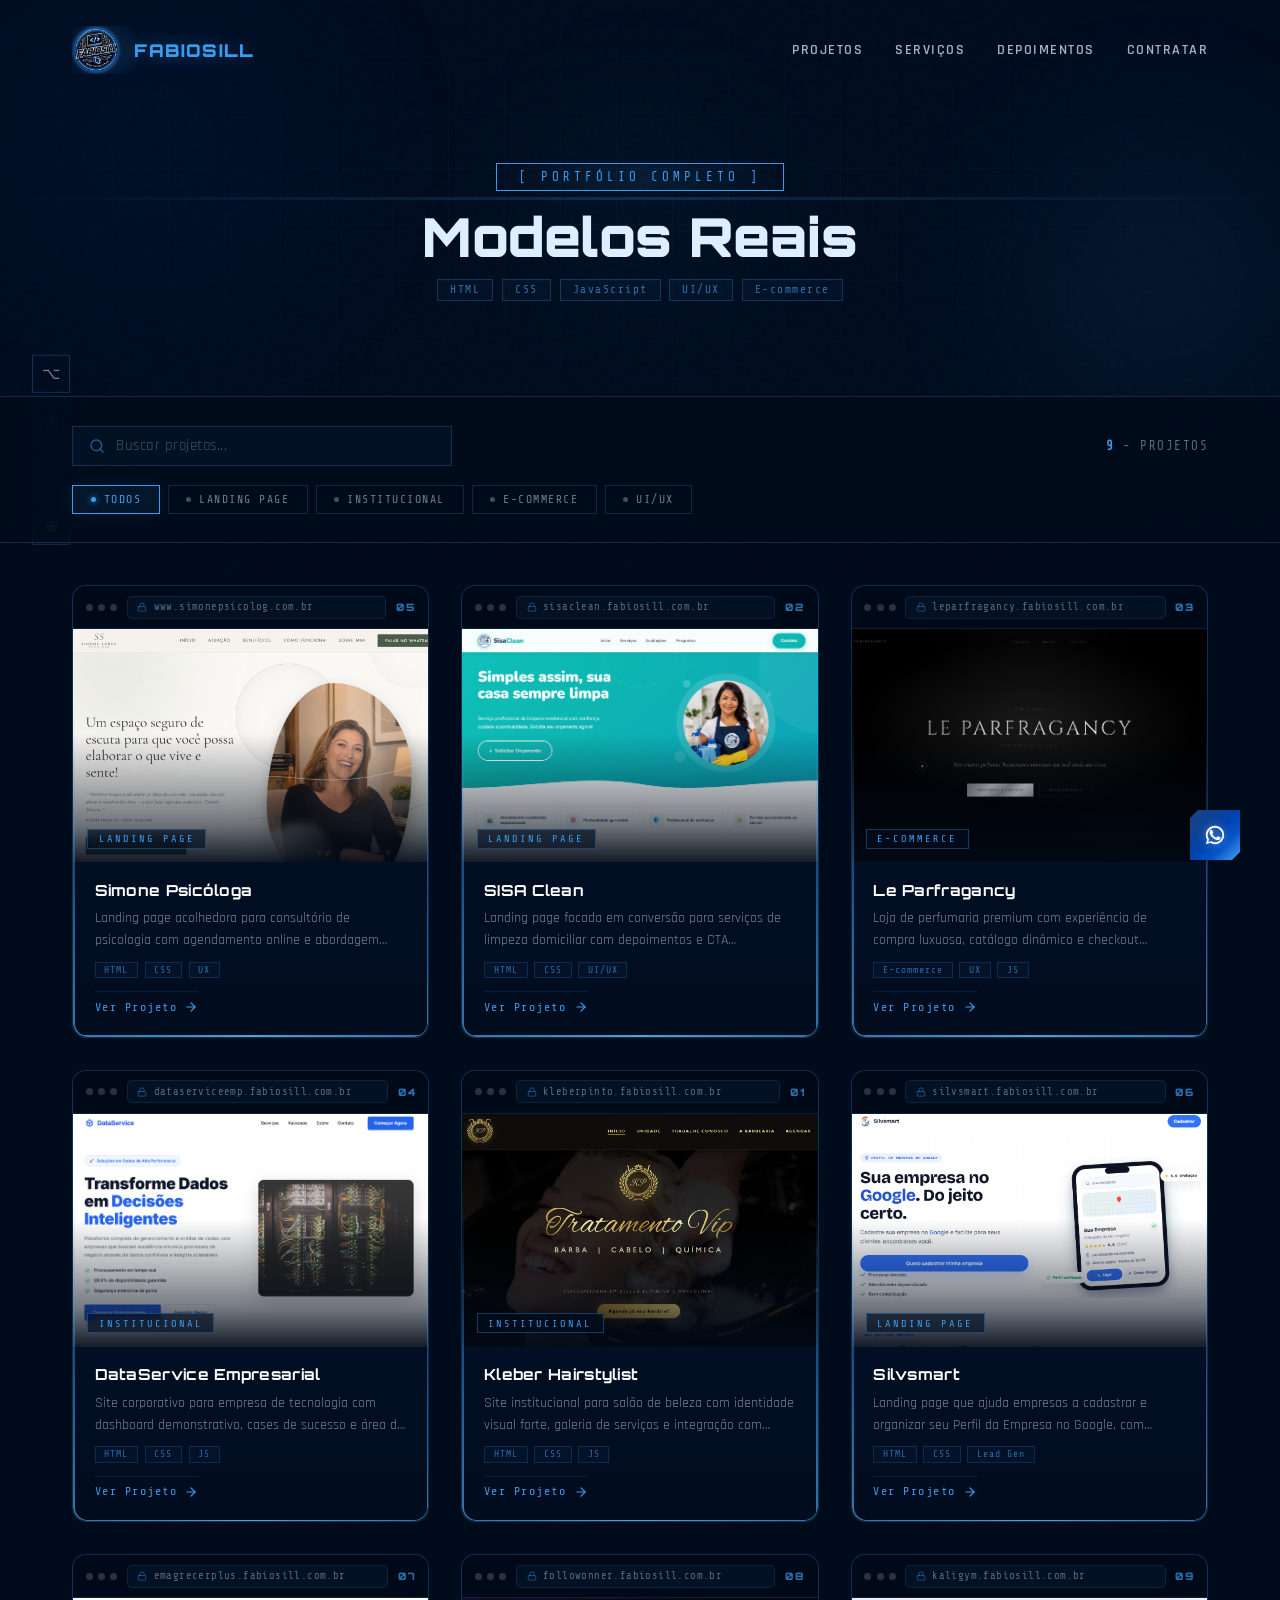
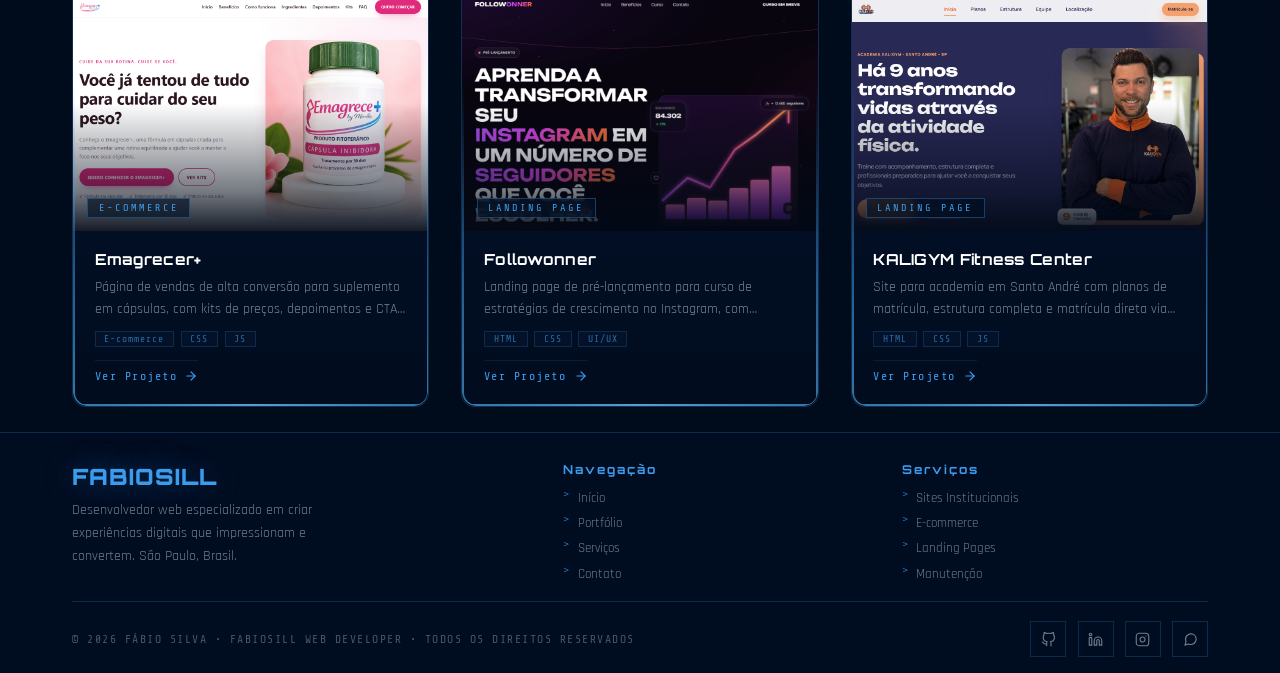
==== commit af63799e: "refactor (UI/UX)" ====
--- a/projetos/projetos.html
+++ b/projetos/projetos.html
@@ -203,6 +203,176 @@
     <div class="proj-grid" id="proj-grid" role="list" aria-label="Lista de projetos">
 
       <!-- Card 01 -->
+
+       <article class="proj-card glow-border-card" data-cat="landing-page" data-title="Simone Psicóloga" role="listitem">
+        <div class="proj-card-browserbar" aria-hidden="true">
+          <div class="proj-card-dots"><span></span><span></span><span></span></div>
+          <div class="proj-card-urlbar">
+            <svg viewBox="0 0 24 24" fill="none" stroke="currentColor" stroke-width="2" stroke-linecap="round" stroke-linejoin="round" aria-hidden="true"><rect x="3" y="11" width="18" height="11" rx="2"/><path d="M7 11V7a5 5 0 0 1 10 0v4"/></svg>
+            <span>www.simonepsicolog.com.br</span>
+          </div>
+          <span class="proj-card-num">05</span>
+        </div>
+        <div class="proj-card-img-wrap">
+          <img
+            src="../img/simonepsicologamodelo.png"
+            alt="Screenshot do site Simone Psicóloga"
+            class="proj-card-img"
+            loading="lazy"
+          />
+
+          <div class="proj-card-cat-row">
+            <span class="proj-cat-badge">LANDING PAGE</span>
+          </div>
+
+          <div class="proj-card-overlay">
+            <a href="https://fabiosill.github.io/simonepsicologa" class="proj-card-view-btn" target="_blank" rel="noopener noreferrer" aria-label="Ver projeto Simone Psicóloga">
+              <svg viewBox="0 0 24 24" fill="none" stroke="currentColor" stroke-width="2" stroke-linecap="round" stroke-linejoin="round" width="18" height="18" aria-hidden="true"><path d="M18 13v6a2 2 0 0 1-2 2H5a2 2 0 0 1-2-2V8a2 2 0 0 1 2-2h6"/><polyline points="15 3 21 3 21 9"/><line x1="10" y1="14" x2="21" y2="3"/></svg>
+              VER PROJETO
+            </a>
+          </div>
+        </div>
+        <div class="proj-card-body">
+          <h3 class="proj-card-title">Simone Psicóloga</h3>
+          <p class="proj-card-desc">Landing page acolhedora para consultório de psicologia com agendamento online e abordagem humanizada.</p>
+          <div class="proj-card-tags">
+            <span class="ptag">HTML</span><span class="ptag">CSS</span><span class="ptag">UX</span>
+          </div>
+          <a href="https://fabiosill.github.io/simonepsicologa" class="proj-card-link" target="_blank" rel="noopener noreferrer" aria-label="Ver projeto Simone Psicóloga">
+            <span>Ver Projeto</span>
+            <svg viewBox="0 0 24 24" fill="none" stroke="currentColor" stroke-width="2" stroke-linecap="round" stroke-linejoin="round" width="14" height="14" aria-hidden="true"><line x1="5" y1="12" x2="19" y2="12"/><polyline points="12 5 19 12 12 19"/></svg>
+          </a>
+        </div>
+      </article>
+
+      <!-- Card 02 -->
+      <article class="proj-card glow-border-card" data-cat="landing-page" data-title="SISA Clean Diarista" role="listitem">
+        <div class="proj-card-browserbar" aria-hidden="true">
+          <div class="proj-card-dots"><span></span><span></span><span></span></div>
+          <div class="proj-card-urlbar">
+            <svg viewBox="0 0 24 24" fill="none" stroke="currentColor" stroke-width="2" stroke-linecap="round" stroke-linejoin="round" aria-hidden="true"><rect x="3" y="11" width="18" height="11" rx="2"/><path d="M7 11V7a5 5 0 0 1 10 0v4"/></svg>
+            <span>sisaclean.fabiosill.com.br</span>
+          </div>
+          <span class="proj-card-num">02</span>
+        </div>
+        <div class="proj-card-img-wrap">
+          <img
+            src="../img/sisacleanmodelo.png"
+            alt="Screenshot do site SISA Clean"
+            class="proj-card-img"
+            loading="lazy"
+          />
+
+          <div class="proj-card-cat-row">
+            <span class="proj-cat-badge">LANDING PAGE</span>
+          </div>
+
+          <div class="proj-card-overlay">
+            <a href="https://fabiosill.github.io/sisa-clean" class="proj-card-view-btn" target="_blank" rel="noopener noreferrer" aria-label="Ver projeto SISA Clean">
+              <svg viewBox="0 0 24 24" fill="none" stroke="currentColor" stroke-width="2" stroke-linecap="round" stroke-linejoin="round" width="18" height="18" aria-hidden="true"><path d="M18 13v6a2 2 0 0 1-2 2H5a2 2 0 0 1-2-2V8a2 2 0 0 1 2-2h6"/><polyline points="15 3 21 3 21 9"/><line x1="10" y1="14" x2="21" y2="3"/></svg>
+              VER PROJETO
+            </a>
+          </div>
+        </div>
+        <div class="proj-card-body">
+          <h3 class="proj-card-title">SISA Clean</h3>
+          <p class="proj-card-desc">Landing page focada em conversão para serviços de limpeza domiciliar com depoimentos e CTA estratégico.</p>
+          <div class="proj-card-tags">
+            <span class="ptag">HTML</span><span class="ptag">CSS</span><span class="ptag">UI/UX</span>
+          </div>
+          <a href="https://fabiosill.github.io/sisa-clean" class="proj-card-link" target="_blank" rel="noopener noreferrer" aria-label="Ver projeto SISA Clean">
+            <span>Ver Projeto</span>
+            <svg viewBox="0 0 24 24" fill="none" stroke="currentColor" stroke-width="2" stroke-linecap="round" stroke-linejoin="round" width="14" height="14" aria-hidden="true"><line x1="5" y1="12" x2="19" y2="12"/><polyline points="12 5 19 12 12 19"/></svg>
+          </a>
+        </div>
+      </article>
+
+      <!-- Card 03 -->
+      <article class="proj-card glow-border-card" data-cat="ecommerce" data-title="Le Parfragancy Perfumaria" role="listitem">
+        <div class="proj-card-browserbar" aria-hidden="true">
+          <div class="proj-card-dots"><span></span><span></span><span></span></div>
+          <div class="proj-card-urlbar">
+            <svg viewBox="0 0 24 24" fill="none" stroke="currentColor" stroke-width="2" stroke-linecap="round" stroke-linejoin="round" aria-hidden="true"><rect x="3" y="11" width="18" height="11" rx="2"/><path d="M7 11V7a5 5 0 0 1 10 0v4"/></svg>
+            <span>leparfragancy.fabiosill.com.br</span>
+          </div>
+          <span class="proj-card-num">03</span>
+        </div>
+        <div class="proj-card-img-wrap">
+          <img
+            src="../img/leparfragancymodelo.png"
+            alt="Screenshot do site Le Parfragancy"
+            class="proj-card-img"
+            loading="lazy"
+          />
+
+          <div class="proj-card-cat-row">
+            <span class="proj-cat-badge">E-COMMERCE</span>
+          </div>
+
+          <div class="proj-card-overlay">
+            <a href="https://fabiosill.github.io/leparfragancy-web" class="proj-card-view-btn" target="_blank" rel="noopener noreferrer" aria-label="Ver projeto Le Parfragancy">
+              <svg viewBox="0 0 24 24" fill="none" stroke="currentColor" stroke-width="2" stroke-linecap="round" stroke-linejoin="round" width="18" height="18" aria-hidden="true"><path d="M18 13v6a2 2 0 0 1-2 2H5a2 2 0 0 1-2-2V8a2 2 0 0 1 2-2h6"/><polyline points="15 3 21 3 21 9"/><line x1="10" y1="14" x2="21" y2="3"/></svg>
+              VER PROJETO
+            </a>
+          </div>
+        </div>
+        <div class="proj-card-body">
+          <h3 class="proj-card-title">Le Parfragancy</h3>
+          <p class="proj-card-desc">Loja de perfumaria premium com experiência de compra luxuosa, catálogo dinâmico e checkout otimizado.</p>
+          <div class="proj-card-tags">
+            <span class="ptag">E-commerce</span><span class="ptag">UX</span><span class="ptag">JS</span>
+          </div>
+          <a href="https://fabiosill.github.io/leparfragancy-web" class="proj-card-link" target="_blank" rel="noopener noreferrer" aria-label="Ver projeto Le Parfragancy">
+            <span>Ver Projeto</span>
+            <svg viewBox="0 0 24 24" fill="none" stroke="currentColor" stroke-width="2" stroke-linecap="round" stroke-linejoin="round" width="14" height="14" aria-hidden="true"><line x1="5" y1="12" x2="19" y2="12"/><polyline points="12 5 19 12 12 19"/></svg>
+          </a>
+        </div>
+      </article>
+
+      <!-- Card 04 -->
+      <article class="proj-card glow-border-card" data-cat="institucional" data-title="DataService Empresarial" role="listitem">
+        <div class="proj-card-browserbar" aria-hidden="true">
+          <div class="proj-card-dots"><span></span><span></span><span></span></div>
+          <div class="proj-card-urlbar">
+            <svg viewBox="0 0 24 24" fill="none" stroke="currentColor" stroke-width="2" stroke-linecap="round" stroke-linejoin="round" aria-hidden="true"><rect x="3" y="11" width="18" height="11" rx="2"/><path d="M7 11V7a5 5 0 0 1 10 0v4"/></svg>
+            <span>dataserviceemp.fabiosill.com.br</span>
+          </div>
+          <span class="proj-card-num">04</span>
+        </div>
+        <div class="proj-card-img-wrap">
+          <img
+            src="../img/dataservicemodelo.png"
+            alt="Screenshot do site DataService Empresarial"
+            class="proj-card-img"
+            loading="lazy"
+          />
+
+          <div class="proj-card-cat-row">
+            <span class="proj-cat-badge">INSTITUCIONAL</span>
+          </div>
+
+          <div class="proj-card-overlay">
+            <a href="https://fabiosill.github.io/dataservice-web" class="proj-card-view-btn" target="_blank" rel="noopener noreferrer" aria-label="Ver projeto DataService">
+              <svg viewBox="0 0 24 24" fill="none" stroke="currentColor" stroke-width="2" stroke-linecap="round" stroke-linejoin="round" width="18" height="18" aria-hidden="true"><path d="M18 13v6a2 2 0 0 1-2 2H5a2 2 0 0 1-2-2V8a2 2 0 0 1 2-2h6"/><polyline points="15 3 21 3 21 9"/><line x1="10" y1="14" x2="21" y2="3"/></svg>
+              VER PROJETO
+            </a>
+          </div>
+        </div>
+        <div class="proj-card-body">
+          <h3 class="proj-card-title">DataService Empresarial</h3>
+          <p class="proj-card-desc">Site corporativo para empresa de tecnologia com dashboard demonstrativo, cases de sucesso e área de contato.</p>
+          <div class="proj-card-tags">
+            <span class="ptag">HTML</span><span class="ptag">CSS</span><span class="ptag">JS</span>
+          </div>
+          <a href="https://fabiosill.github.io/dataservice-web" class="proj-card-link" target="_blank" rel="noopener noreferrer" aria-label="Ver projeto DataService">
+            <span>Ver Projeto</span>
+            <svg viewBox="0 0 24 24" fill="none" stroke="currentColor" stroke-width="2" stroke-linecap="round" stroke-linejoin="round" width="14" height="14" aria-hidden="true"><line x1="5" y1="12" x2="19" y2="12"/><polyline points="12 5 19 12 12 19"/></svg>
+          </a>
+        </div>
+      </article>
+
+      <!-- Card 05 -->
+     
       <article class="proj-card glow-border-card" data-cat="institucional" data-title="Kleber Pinto Hairstylist" role="listitem">
         <div class="proj-card-browserbar" aria-hidden="true">
           <div class="proj-card-dots"><span></span><span></span><span></span></div>
@@ -225,7 +395,7 @@
             </div>
 
             <div class="proj-card-overlay">
-              <a href="#" class="proj-card-view-btn" target="_blank" rel="noopener noreferrer" aria-label="Ver projeto Kleber Pinto Hairstylist">
+              <a href="https://fabiosill.github.io/hairstylist-website" class="proj-card-view-btn" target="_blank" rel="noopener noreferrer" aria-label="Ver projeto Kleber Pinto Hairstylist">
                 <svg viewBox="0 0 24 24" fill="none" stroke="currentColor" stroke-width="2" stroke-linecap="round" stroke-linejoin="round" width="18" height="18" aria-hidden="true">
                   <path d="M18 13v6a2 2 0 0 1-2 2H5a2 2 0 0 1-2-2V8a2 2 0 0 1 2-2h6"/>
                   <polyline points="15 3 21 3 21 9"/>
@@ -241,27 +411,27 @@
           <div class="proj-card-tags">
             <span class="ptag">HTML</span><span class="ptag">CSS</span><span class="ptag">JS</span>
           </div>
-          <a href="#" class="proj-card-link" target="_blank" rel="noopener noreferrer" aria-label="Ver projeto Kleber Pinto Hairstylist">
-            <span>Ver Projeto</span>
-            <svg viewBox="0 0 24 24" fill="none" stroke="currentColor" stroke-width="2" stroke-linecap="round" stroke-linejoin="round" width="14" height="14" aria-hidden="true"><line x1="5" y1="12" x2="19" y2="12"/><polyline points="12 5 19 12 12 19"/></svg>
-          </a>
-        </div>
-      </article>
-
-      <!-- Card 02 -->
-      <article class="proj-card glow-border-card" data-cat="landing-page" data-title="SISA Clean Diarista" role="listitem">
-        <div class="proj-card-browserbar" aria-hidden="true">
-          <div class="proj-card-dots"><span></span><span></span><span></span></div>
-          <div class="proj-card-urlbar">
-            <svg viewBox="0 0 24 24" fill="none" stroke="currentColor" stroke-width="2" stroke-linecap="round" stroke-linejoin="round" aria-hidden="true"><rect x="3" y="11" width="18" height="11" rx="2"/><path d="M7 11V7a5 5 0 0 1 10 0v4"/></svg>
-            <span>sisaclean.fabiosill.com.br</span>
-          </div>
-          <span class="proj-card-num">02</span>
-        </div>
-        <div class="proj-card-img-wrap">
-          <img
-            src="../img/sisacleanmodelo.png"
-            alt="Screenshot do site SISA Clean"
+          <a href="https://fabiosill.github.io/hairstylist-website" class="proj-card-link" target="_blank" rel="noopener noreferrer" aria-label="Ver projeto Kleber Pinto Hairstylist">
+            <span>Ver Projeto</span>
+            <svg viewBox="0 0 24 24" fill="none" stroke="currentColor" stroke-width="2" stroke-linecap="round" stroke-linejoin="round" width="14" height="14" aria-hidden="true"><line x1="5" y1="12" x2="19" y2="12"/><polyline points="12 5 19 12 12 19"/></svg>
+          </a>
+        </div>
+      </article>
+
+      <!-- Card 06 -->
+      <article class="proj-card glow-border-card" data-cat="landing-page" data-title="Silvsmart Perfil de Empresa no Google" role="listitem">
+        <div class="proj-card-browserbar" aria-hidden="true">
+          <div class="proj-card-dots"><span></span><span></span><span></span></div>
+          <div class="proj-card-urlbar">
+            <svg viewBox="0 0 24 24" fill="none" stroke="currentColor" stroke-width="2" stroke-linecap="round" stroke-linejoin="round" aria-hidden="true"><rect x="3" y="11" width="18" height="11" rx="2"/><path d="M7 11V7a5 5 0 0 1 10 0v4"/></svg>
+            <span>silvsmart.fabiosill.com.br</span>
+          </div>
+          <span class="proj-card-num">06</span>
+        </div>
+        <div class="proj-card-img-wrap">
+          <img
+            src="../img/silvsmartmodelo.png"
+            alt="Screenshot do site Silvsmart"
             class="proj-card-img"
             loading="lazy"
           />
@@ -271,187 +441,19 @@
           </div>
 
           <div class="proj-card-overlay">
-            <a href="#" class="proj-card-view-btn" target="_blank" rel="noopener noreferrer" aria-label="Ver projeto SISA Clean">
+            <a href="https://fabiosill.github.io/silvsmartsolution/" class="proj-card-view-btn" target="_blank" rel="noopener noreferrer" aria-label="Ver projeto Silvsmart">
               <svg viewBox="0 0 24 24" fill="none" stroke="currentColor" stroke-width="2" stroke-linecap="round" stroke-linejoin="round" width="18" height="18" aria-hidden="true"><path d="M18 13v6a2 2 0 0 1-2 2H5a2 2 0 0 1-2-2V8a2 2 0 0 1 2-2h6"/><polyline points="15 3 21 3 21 9"/><line x1="10" y1="14" x2="21" y2="3"/></svg>
               VER PROJETO
             </a>
           </div>
         </div>
         <div class="proj-card-body">
-          <h3 class="proj-card-title">SISA Clean</h3>
-          <p class="proj-card-desc">Landing page focada em conversão para serviços de limpeza domiciliar com depoimentos e CTA estratégico.</p>
-          <div class="proj-card-tags">
-            <span class="ptag">HTML</span><span class="ptag">CSS</span><span class="ptag">UI/UX</span>
-          </div>
-          <a href="#" class="proj-card-link" target="_blank" rel="noopener noreferrer" aria-label="Ver projeto SISA Clean">
-            <span>Ver Projeto</span>
-            <svg viewBox="0 0 24 24" fill="none" stroke="currentColor" stroke-width="2" stroke-linecap="round" stroke-linejoin="round" width="14" height="14" aria-hidden="true"><line x1="5" y1="12" x2="19" y2="12"/><polyline points="12 5 19 12 12 19"/></svg>
-          </a>
-        </div>
-      </article>
-
-      <!-- Card 03 -->
-      <article class="proj-card glow-border-card" data-cat="ecommerce" data-title="Le Parfragancy Perfumaria" role="listitem">
-        <div class="proj-card-browserbar" aria-hidden="true">
-          <div class="proj-card-dots"><span></span><span></span><span></span></div>
-          <div class="proj-card-urlbar">
-            <svg viewBox="0 0 24 24" fill="none" stroke="currentColor" stroke-width="2" stroke-linecap="round" stroke-linejoin="round" aria-hidden="true"><rect x="3" y="11" width="18" height="11" rx="2"/><path d="M7 11V7a5 5 0 0 1 10 0v4"/></svg>
-            <span>leparfragancy.fabiosill.com.br</span>
-          </div>
-          <span class="proj-card-num">03</span>
-        </div>
-        <div class="proj-card-img-wrap">
-          <img
-            src="../img/leparfragancymodelo.png"
-            alt="Screenshot do site Le Parfragancy"
-            class="proj-card-img"
-            loading="lazy"
-          />
-
-          <div class="proj-card-cat-row">
-            <span class="proj-cat-badge">E-COMMERCE</span>
-          </div>
-
-          <div class="proj-card-overlay">
-            <a href="#" class="proj-card-view-btn" target="_blank" rel="noopener noreferrer" aria-label="Ver projeto Le Parfragancy">
-              <svg viewBox="0 0 24 24" fill="none" stroke="currentColor" stroke-width="2" stroke-linecap="round" stroke-linejoin="round" width="18" height="18" aria-hidden="true"><path d="M18 13v6a2 2 0 0 1-2 2H5a2 2 0 0 1-2-2V8a2 2 0 0 1 2-2h6"/><polyline points="15 3 21 3 21 9"/><line x1="10" y1="14" x2="21" y2="3"/></svg>
-              VER PROJETO
-            </a>
-          </div>
-        </div>
-        <div class="proj-card-body">
-          <h3 class="proj-card-title">Le Parfragancy</h3>
-          <p class="proj-card-desc">Loja de perfumaria premium com experiência de compra luxuosa, catálogo dinâmico e checkout otimizado.</p>
-          <div class="proj-card-tags">
-            <span class="ptag">E-commerce</span><span class="ptag">UX</span><span class="ptag">JS</span>
-          </div>
-          <a href="#" class="proj-card-link" target="_blank" rel="noopener noreferrer" aria-label="Ver projeto Le Parfragancy">
-            <span>Ver Projeto</span>
-            <svg viewBox="0 0 24 24" fill="none" stroke="currentColor" stroke-width="2" stroke-linecap="round" stroke-linejoin="round" width="14" height="14" aria-hidden="true"><line x1="5" y1="12" x2="19" y2="12"/><polyline points="12 5 19 12 12 19"/></svg>
-          </a>
-        </div>
-      </article>
-
-      <!-- Card 04 -->
-      <article class="proj-card glow-border-card" data-cat="institucional" data-title="DataService Empresarial" role="listitem">
-        <div class="proj-card-browserbar" aria-hidden="true">
-          <div class="proj-card-dots"><span></span><span></span><span></span></div>
-          <div class="proj-card-urlbar">
-            <svg viewBox="0 0 24 24" fill="none" stroke="currentColor" stroke-width="2" stroke-linecap="round" stroke-linejoin="round" aria-hidden="true"><rect x="3" y="11" width="18" height="11" rx="2"/><path d="M7 11V7a5 5 0 0 1 10 0v4"/></svg>
-            <span>dataserviceemp.fabiosill.com.br</span>
-          </div>
-          <span class="proj-card-num">04</span>
-        </div>
-        <div class="proj-card-img-wrap">
-          <img
-            src="../img/dataservicemodelo.png"
-            alt="Screenshot do site DataService Empresarial"
-            class="proj-card-img"
-            loading="lazy"
-          />
-
-          <div class="proj-card-cat-row">
-            <span class="proj-cat-badge">INSTITUCIONAL</span>
-          </div>
-
-          <div class="proj-card-overlay">
-            <a href="#" class="proj-card-view-btn" target="_blank" rel="noopener noreferrer" aria-label="Ver projeto DataService">
-              <svg viewBox="0 0 24 24" fill="none" stroke="currentColor" stroke-width="2" stroke-linecap="round" stroke-linejoin="round" width="18" height="18" aria-hidden="true"><path d="M18 13v6a2 2 0 0 1-2 2H5a2 2 0 0 1-2-2V8a2 2 0 0 1 2-2h6"/><polyline points="15 3 21 3 21 9"/><line x1="10" y1="14" x2="21" y2="3"/></svg>
-              VER PROJETO
-            </a>
-          </div>
-        </div>
-        <div class="proj-card-body">
-          <h3 class="proj-card-title">DataService Empresarial</h3>
-          <p class="proj-card-desc">Site corporativo para empresa de tecnologia com dashboard demonstrativo, cases de sucesso e área de contato.</p>
-          <div class="proj-card-tags">
-            <span class="ptag">HTML</span><span class="ptag">CSS</span><span class="ptag">JS</span>
-          </div>
-          <a href="#" class="proj-card-link" target="_blank" rel="noopener noreferrer" aria-label="Ver projeto DataService">
-            <span>Ver Projeto</span>
-            <svg viewBox="0 0 24 24" fill="none" stroke="currentColor" stroke-width="2" stroke-linecap="round" stroke-linejoin="round" width="14" height="14" aria-hidden="true"><line x1="5" y1="12" x2="19" y2="12"/><polyline points="12 5 19 12 12 19"/></svg>
-          </a>
-        </div>
-      </article>
-
-      <!-- Card 05 -->
-      <article class="proj-card glow-border-card" data-cat="landing-page" data-title="Simone Psicóloga" role="listitem">
-        <div class="proj-card-browserbar" aria-hidden="true">
-          <div class="proj-card-dots"><span></span><span></span><span></span></div>
-          <div class="proj-card-urlbar">
-            <svg viewBox="0 0 24 24" fill="none" stroke="currentColor" stroke-width="2" stroke-linecap="round" stroke-linejoin="round" aria-hidden="true"><rect x="3" y="11" width="18" height="11" rx="2"/><path d="M7 11V7a5 5 0 0 1 10 0v4"/></svg>
-            <span>www.simonepsicolog.com.br</span>
-          </div>
-          <span class="proj-card-num">05</span>
-        </div>
-        <div class="proj-card-img-wrap">
-          <img
-            src="../img/simonepsicologamodelo.png"
-            alt="Screenshot do site Simone Psicóloga"
-            class="proj-card-img"
-            loading="lazy"
-          />
-
-          <div class="proj-card-cat-row">
-            <span class="proj-cat-badge">LANDING PAGE</span>
-          </div>
-
-          <div class="proj-card-overlay">
-            <a href="#" class="proj-card-view-btn" target="_blank" rel="noopener noreferrer" aria-label="Ver projeto Simone Psicóloga">
-              <svg viewBox="0 0 24 24" fill="none" stroke="currentColor" stroke-width="2" stroke-linecap="round" stroke-linejoin="round" width="18" height="18" aria-hidden="true"><path d="M18 13v6a2 2 0 0 1-2 2H5a2 2 0 0 1-2-2V8a2 2 0 0 1 2-2h6"/><polyline points="15 3 21 3 21 9"/><line x1="10" y1="14" x2="21" y2="3"/></svg>
-              VER PROJETO
-            </a>
-          </div>
-        </div>
-        <div class="proj-card-body">
-          <h3 class="proj-card-title">Simone — Psicóloga</h3>
-          <p class="proj-card-desc">Landing page acolhedora para consultório de psicologia com agendamento online e abordagem humanizada.</p>
-          <div class="proj-card-tags">
-            <span class="ptag">HTML</span><span class="ptag">CSS</span><span class="ptag">UX</span>
-          </div>
-          <a href="https://fabiosill.github.io/simonepsicologa/" class="proj-card-link" target="_blank" rel="noopener noreferrer" aria-label="Ver projeto Simone Psicóloga">
-            <span>Ver Projeto</span>
-            <svg viewBox="0 0 24 24" fill="none" stroke="currentColor" stroke-width="2" stroke-linecap="round" stroke-linejoin="round" width="14" height="14" aria-hidden="true"><line x1="5" y1="12" x2="19" y2="12"/><polyline points="12 5 19 12 12 19"/></svg>
-          </a>
-        </div>
-      </article>
-
-      <!-- Card 06 -->
-      <article class="proj-card glow-border-card" data-cat="ecommerce" data-title="Fabiana Nail Design" role="listitem">
-        <div class="proj-card-browserbar" aria-hidden="true">
-          <div class="proj-card-dots"><span></span><span></span><span></span></div>
-          <div class="proj-card-urlbar">
-            <svg viewBox="0 0 24 24" fill="none" stroke="currentColor" stroke-width="2" stroke-linecap="round" stroke-linejoin="round" aria-hidden="true"><rect x="3" y="11" width="18" height="11" rx="2"/><path d="M7 11V7a5 5 0 0 1 10 0v4"/></svg>
-            <span>fabiananail.fabiosill.com.br</span>
-          </div>
-          <span class="proj-card-num">06</span>
-        </div>
-        <div class="proj-card-img-wrap">
-          <img
-            src="../img/fabiananailmodelo.png"
-            alt="Screenshot do site Fabiana Nail Design"
-            class="proj-card-img"
-            loading="lazy"
-          />
-
-          <div class="proj-card-cat-row">
-            <span class="proj-cat-badge">LANDING PAGE</span>
-          </div>
-
-          <div class="proj-card-overlay">
-            <a href="#" class="proj-card-view-btn" target="_blank" rel="noopener noreferrer" aria-label="Ver projeto Fabiana Nail Design">
-              <svg viewBox="0 0 24 24" fill="none" stroke="currentColor" stroke-width="2" stroke-linecap="round" stroke-linejoin="round" width="18" height="18" aria-hidden="true"><path d="M18 13v6a2 2 0 0 1-2 2H5a2 2 0 0 1-2-2V8a2 2 0 0 1 2-2h6"/><polyline points="15 3 21 3 21 9"/><line x1="10" y1="14" x2="21" y2="3"/></svg>
-              VER PROJETO
-            </a>
-          </div>
-        </div>
-        <div class="proj-card-body">
-          <h3 class="proj-card-title">Fabiana Nail Design</h3>
-          <p class="proj-card-desc">Loja virtual para salão de nail design com catálogo de serviços, galeria de trabalhos e agendamento integrado.</p>
-          <div class="proj-card-tags">
-            <span class="ptag">E-commerce</span><span class="ptag">CSS</span><span class="ptag">JS</span>
-          </div>
-          <a href="#" class="proj-card-link" target="_blank" rel="noopener noreferrer" aria-label="Ver projeto Fabiana Nail Design">
+          <h3 class="proj-card-title">Silvsmart</h3>
+          <p class="proj-card-desc">Landing page que ajuda empresas a cadastrar e organizar seu Perfil da Empresa no Google, com captação de leads.</p>
+          <div class="proj-card-tags">
+            <span class="ptag">HTML</span><span class="ptag">CSS</span><span class="ptag">Lead Gen</span>
+          </div>
+          <a href="https://fabiosill.github.io/silvsmartsolution/" class="proj-card-link" target="_blank" rel="noopener noreferrer" aria-label="Ver projeto Silvsmart">
             <span>Ver Projeto</span>
             <svg viewBox="0 0 24 24" fill="none" stroke="currentColor" stroke-width="2" stroke-linecap="round" stroke-linejoin="round" width="14" height="14" aria-hidden="true"><line x1="5" y1="12" x2="19" y2="12"/><polyline points="12 5 19 12 12 19"/></svg>
           </a>
@@ -459,7 +461,7 @@
       </article>
 
       <!-- Card 07 -->
-      <article class="proj-card glow-border-card" data-cat="web" data-title="zNewtDev - Plataforma de Cursos Online" role="listitem">
+      <article class="proj-card glow-border-card" data-cat="ecommerce" data-title="Emagrecer+ Suplemento" role="listitem">
         <div class="proj-card-browserbar" aria-hidden="true">
           <div class="proj-card-dots">
             <span></span><span></span><span></span>
@@ -469,25 +471,25 @@
               <rect x="3" y="11" width="18" height="11" rx="2"/>
               <path d="M7 11V7a5 5 0 0 1 10 0v4"/>
             </svg>
-            <span>znewtdev.fabiosill.com.br</span>
+            <span>emagrecerplus.fabiosill.com.br</span>
           </div>
           <span class="proj-card-num">07</span>
         </div>
 
         <div class="proj-card-img-wrap">
           <img
-            src="../img/znewtdevmodelo.png"
-            alt="Screenshot da plataforma de cursos online zNewtDev"
-            class="proj-card-img"
-            loading="lazy"
-          />
-
-          <div class="proj-card-cat-row">
-            <span class="proj-cat-badge">WEB APP</span>
-          </div>
-
-          <div class="proj-card-overlay">
-            <a href="#" class="proj-card-view-btn" target="_blank" rel="noopener noreferrer" aria-label="Ver projeto zNewtDev">
+            src="../img/emagrecerplusmodelo.png"
+            alt="Screenshot do site Emagrecer+"
+            class="proj-card-img"
+            loading="lazy"
+          />
+
+          <div class="proj-card-cat-row">
+            <span class="proj-cat-badge">E-COMMERCE</span>
+          </div>
+
+          <div class="proj-card-overlay">
+            <a href="https://fabiosill.github.io/emagrecerplus/" class="proj-card-view-btn" target="_blank" rel="noopener noreferrer" aria-label="Ver projeto Emagrecer+">
               <svg viewBox="0 0 24 24" fill="none" stroke="currentColor" stroke-width="2" stroke-linecap="round" stroke-linejoin="round" width="18" height="18" aria-hidden="true">
                 <path d="M18 13v6a2 2 0 0 1-2 2H5a2 2 0 0 1-2-2V8a2 2 0 0 1 2-2h6"/>
                 <polyline points="15 3 21 3 21 9"/>
@@ -499,19 +501,19 @@
         </div>
 
         <div class="proj-card-body">
-          <h3 class="proj-card-title">zNewtDev</h3>
+          <h3 class="proj-card-title">Emagrecer+</h3>
 
           <p class="proj-card-desc">
-            Plataforma moderna de cursos online com catálogo de aulas, área do aluno, trilhas de aprendizado e experiência otimizada para ensino digital.
+            Página de vendas de alta conversão para suplemento em cápsulas, com kits de preços, depoimentos e CTAs estratégicos de compra.
           </p>
 
           <div class="proj-card-tags">
-            <span class="ptag">Web App</span>
-            <span class="ptag">E-learning</span>
-            <span class="ptag">UI/UX</span>
-          </div>
-
-          <a href="#" class="proj-card-link" target="_blank" rel="noopener noreferrer" aria-label="Ver projeto zNewtDev">
+            <span class="ptag">E-commerce</span>
+            <span class="ptag">CSS</span>
+            <span class="ptag">JS</span>
+          </div>
+
+          <a href="https://fabiosill.github.io/emagrecerplus/" class="proj-card-link" target="_blank" rel="noopener noreferrer" aria-label="Ver projeto Emagrecer+">
             <span>Ver Projeto</span>
             <svg viewBox="0 0 24 24" fill="none" stroke="currentColor" stroke-width="2" stroke-linecap="round" stroke-linejoin="round" width="14" height="14" aria-hidden="true">
               <line x1="5" y1="12" x2="19" y2="12"/>
@@ -522,19 +524,19 @@
       </article>
 
       <!-- Card 08 -->
-      <article class="proj-card glow-border-card" data-cat="landing-page" data-title="Academia FitPower" role="listitem">
-        <div class="proj-card-browserbar" aria-hidden="true">
-          <div class="proj-card-dots"><span></span><span></span><span></span></div>
-          <div class="proj-card-urlbar">
-            <svg viewBox="0 0 24 24" fill="none" stroke="currentColor" stroke-width="2" stroke-linecap="round" stroke-linejoin="round" aria-hidden="true"><rect x="3" y="11" width="18" height="11" rx="2"/><path d="M7 11V7a5 5 0 0 1 10 0v4"/></svg>
-            <span>academiafitpow.fabiosill.com.br</span>
+      <article class="proj-card glow-border-card" data-cat="landing-page" data-title="Followonner Curso Instagram" role="listitem">
+        <div class="proj-card-browserbar" aria-hidden="true">
+          <div class="proj-card-dots"><span></span><span></span><span></span></div>
+          <div class="proj-card-urlbar">
+            <svg viewBox="0 0 24 24" fill="none" stroke="currentColor" stroke-width="2" stroke-linecap="round" stroke-linejoin="round" aria-hidden="true"><rect x="3" y="11" width="18" height="11" rx="2"/><path d="M7 11V7a5 5 0 0 1 10 0v4"/></svg>
+            <span>followonner.fabiosill.com.br</span>
           </div>
           <span class="proj-card-num">08</span>
         </div>
         <div class="proj-card-img-wrap">
           <img
-            src="../img/academiafitpowermodelo.png"
-            alt="Screenshot do site Academia FitPower"
+            src="../img/followonnermodelo.png"
+            alt="Screenshot do site Followonner"
             class="proj-card-img"
             loading="lazy"
           />
@@ -544,61 +546,61 @@
           </div>
 
           <div class="proj-card-overlay">
-            <a href="#" class="proj-card-view-btn" target="_blank" rel="noopener noreferrer" aria-label="Ver projeto Academia FitPower">
+            <a href="https://fabiosill.github.io/followonner/" class="proj-card-view-btn" target="_blank" rel="noopener noreferrer" aria-label="Ver projeto Followonner">
               <svg viewBox="0 0 24 24" fill="none" stroke="currentColor" stroke-width="2" stroke-linecap="round" stroke-linejoin="round" width="18" height="18" aria-hidden="true"><path d="M18 13v6a2 2 0 0 1-2 2H5a2 2 0 0 1-2-2V8a2 2 0 0 1 2-2h6"/><polyline points="15 3 21 3 21 9"/><line x1="10" y1="14" x2="21" y2="3"/></svg>
               VER PROJETO
             </a>
           </div>
         </div>
         <div class="proj-card-body">
-          <h3 class="proj-card-title">Academia FitPower</h3>
-          <p class="proj-card-desc">Landing page energética para academia com planos de matrícula, galeria de resultados e formulário de captação.</p>
+          <h3 class="proj-card-title">Followonner</h3>
+          <p class="proj-card-desc">Landing page de pré-lançamento para curso de estratégias de crescimento no Instagram, com captação de contatos.</p>
+          <div class="proj-card-tags">
+            <span class="ptag">HTML</span><span class="ptag">CSS</span><span class="ptag">UI/UX</span>
+          </div>
+          <a href="https://fabiosill.github.io/followonner/" class="proj-card-link" target="_blank" rel="noopener noreferrer" aria-label="Ver projeto Followonner">
+            <span>Ver Projeto</span>
+            <svg viewBox="0 0 24 24" fill="none" stroke="currentColor" stroke-width="2" stroke-linecap="round" stroke-linejoin="round" width="14" height="14" aria-hidden="true"><line x1="5" y1="12" x2="19" y2="12"/><polyline points="12 5 19 12 12 19"/></svg>
+          </a>
+        </div>
+      </article>
+
+      <!-- Card 09 -->
+      <article class="proj-card glow-border-card" data-cat="landing-page" data-title="KALIGYM Fitness Center Academia Santo André" role="listitem">
+        <div class="proj-card-browserbar" aria-hidden="true">
+          <div class="proj-card-dots"><span></span><span></span><span></span></div>
+          <div class="proj-card-urlbar">
+            <svg viewBox="0 0 24 24" fill="none" stroke="currentColor" stroke-width="2" stroke-linecap="round" stroke-linejoin="round" aria-hidden="true"><rect x="3" y="11" width="18" height="11" rx="2"/><path d="M7 11V7a5 5 0 0 1 10 0v4"/></svg>
+            <span>kaligym.fabiosill.com.br</span>
+          </div>
+          <span class="proj-card-num">09</span>
+        </div>
+        <div class="proj-card-img-wrap">
+          <img
+            src="../img/kaligymmodelo.png"
+            alt="Screenshot do site KALIGYM Fitness Center"
+            class="proj-card-img"
+            loading="lazy"
+          />
+
+          <div class="proj-card-cat-row">
+            <span class="proj-cat-badge">LANDING PAGE</span>
+          </div>
+
+          <div class="proj-card-overlay">
+            <a href="https://fabiosill.github.io/kaligym/" class="proj-card-view-btn" target="_blank" rel="noopener noreferrer" aria-label="Ver projeto KALIGYM Fitness Center">
+              <svg viewBox="0 0 24 24" fill="none" stroke="currentColor" stroke-width="2" stroke-linecap="round" stroke-linejoin="round" width="18" height="18" aria-hidden="true"><path d="M18 13v6a2 2 0 0 1-2 2H5a2 2 0 0 1-2-2V8a2 2 0 0 1 2-2h6"/><polyline points="15 3 21 3 21 9"/><line x1="10" y1="14" x2="21" y2="3"/></svg>
+              VER PROJETO
+            </a>
+          </div>
+        </div>
+        <div class="proj-card-body">
+          <h3 class="proj-card-title">KALIGYM Fitness Center</h3>
+          <p class="proj-card-desc">Site para academia em Santo André com planos de matrícula, estrutura completa e matrícula direta via WhatsApp.</p>
           <div class="proj-card-tags">
             <span class="ptag">HTML</span><span class="ptag">CSS</span><span class="ptag">JS</span>
           </div>
-          <a href="#" class="proj-card-link" target="_blank" rel="noopener noreferrer" aria-label="Ver projeto Academia FitPower">
-            <span>Ver Projeto</span>
-            <svg viewBox="0 0 24 24" fill="none" stroke="currentColor" stroke-width="2" stroke-linecap="round" stroke-linejoin="round" width="14" height="14" aria-hidden="true"><line x1="5" y1="12" x2="19" y2="12"/><polyline points="12 5 19 12 12 19"/></svg>
-          </a>
-        </div>
-      </article>
-
-      <!-- Card 09 -->
-      <article class="proj-card glow-border-card" data-cat="ui-ux" data-title="Design System Corporativo" role="listitem">
-        <div class="proj-card-browserbar" aria-hidden="true">
-          <div class="proj-card-dots"><span></span><span></span><span></span></div>
-          <div class="proj-card-urlbar">
-            <svg viewBox="0 0 24 24" fill="none" stroke="currentColor" stroke-width="2" stroke-linecap="round" stroke-linejoin="round" aria-hidden="true"><rect x="3" y="11" width="18" height="11" rx="2"/><path d="M7 11V7a5 5 0 0 1 10 0v4"/></svg>
-            <span>designsystem.fabiosill.com.br</span>
-          </div>
-          <span class="proj-card-num">09</span>
-        </div>
-        <div class="proj-card-img-wrap">
-          <img
-            src="../img/designsystemmodelo.png"
-            alt="Screenshot do Design System Corporativo"
-            class="proj-card-img"
-            loading="lazy"
-          />
-
-          <div class="proj-card-cat-row">
-            <span class="proj-cat-badge">UI/UX</span>
-          </div>
-
-          <div class="proj-card-overlay">
-            <a href="#" class="proj-card-view-btn" target="_blank" rel="noopener noreferrer" aria-label="Ver projeto Design System">
-              <svg viewBox="0 0 24 24" fill="none" stroke="currentColor" stroke-width="2" stroke-linecap="round" stroke-linejoin="round" width="18" height="18" aria-hidden="true"><path d="M18 13v6a2 2 0 0 1-2 2H5a2 2 0 0 1-2-2V8a2 2 0 0 1 2-2h6"/><polyline points="15 3 21 3 21 9"/><line x1="10" y1="14" x2="21" y2="3"/></svg>
-              VER PROJETO
-            </a>
-          </div>
-        </div>
-        <div class="proj-card-body">
-          <h3 class="proj-card-title">Design System Corp.</h3>
-          <p class="proj-card-desc">Sistema de design completo com tokens de cor, tipografia, componentes reutilizáveis e documentação interativa.</p>
-          <div class="proj-card-tags">
-            <span class="ptag">Design</span><span class="ptag">CSS</span><span class="ptag">Sistema</span>
-          </div>
-          <a href="#" class="proj-card-link" target="_blank" rel="noopener noreferrer" aria-label="Ver projeto Design System">
+          <a href="https://fabiosill.github.io/kaligym/" class="proj-card-link" target="_blank" rel="noopener noreferrer" aria-label="Ver projeto KALIGYM Fitness Center">
             <span>Ver Projeto</span>
             <svg viewBox="0 0 24 24" fill="none" stroke="currentColor" stroke-width="2" stroke-linecap="round" stroke-linejoin="round" width="14" height="14" aria-hidden="true"><line x1="5" y1="12" x2="19" y2="12"/><polyline points="12 5 19 12 12 19"/></svg>
           </a>
--- a/projetos/projetos.css
+++ b/projetos/projetos.css
@@ -774,8 +774,12 @@
 
   .filtros-search-row{flex-direction:column;align-items:flex-start;gap:.75rem}
   .search-box{max-width:100%;width:100%}
+  /* ── Botões de categoria ocultos em mobile ── */
+  .filtros-cats{display:none}
   .proj-hero-title{font-size:clamp(1.7rem,6vw,2.6rem)}
   .proj-hero-sub{font-size:.92rem;letter-spacing:2px}
+  /* sticky filtros alinhado à altura real do nav tablet (~78px) */
+  #proj-filtros{top:78px}
 }
 
 /* ━━━━━━━━━━━━━━━━━━━━━━━━━━━━━━━━━━━━━━━━━━━━
@@ -840,14 +844,48 @@
   .float-btn{width:42px;height:42px;font-size:1.1rem}
   .float-btn svg{width:18px;height:18px}
 
-  #proj-hero{min-height:40svh}
-  .proj-hero-c{padding-top:72px;padding-bottom:1.1rem}
-  .proj-hero-title{font-size:clamp(1.5rem,8vw,2.1rem);line-height:1.15;margin-bottom:.5rem}
+  /* ── Hero mobile: empurra o conteúdo para baixo do nav fixo ── */
+  #proj-hero{
+    /* padding-top na section = altura do nav fixo mobile (~64px).
+       Isso garante que align-items:center opere dentro da área visível,
+       e não que o conteúdo nasça atrás do nav. */
+    padding-top:64px;
+    min-height:auto;
+    align-items:flex-start;
+  }
+  .proj-hero-c{
+    /* reseta o padding-top do desktop (92px) — o espaço vem da #proj-hero agora */
+    padding-top:1.6rem;
+    padding-bottom:1.6rem;
+    width:100%;
+  }
+  .proj-hero-c .badge{
+    font-size:.66rem;
+    letter-spacing:2px;
+    padding:.3rem .85rem;
+    margin-bottom:.65rem;
+    max-width:100%;
+    white-space:nowrap;
+    overflow:hidden;
+    text-overflow:ellipsis;
+  }
+  .proj-hero-title{
+    font-size:clamp(1.5rem,8vw,2.1rem);
+    line-height:1.15;
+    margin-bottom:.5rem;
+  }
   .proj-hero-sub{font-size:.8rem;letter-spacing:1.5px;margin-bottom:.4rem}
-  .proj-hero-desc{font-size:.82rem;line-height:1.5;padding:0 .5rem;margin-bottom:.8rem}
-  .proj-hero-tags{gap:.4rem;margin-top:.6rem}
+  .proj-hero-desc{font-size:.82rem;line-height:1.5;padding:0 .5rem;margin-bottom:.6rem}
+  .proj-hero-tags{
+    gap:.4rem;
+    margin-top:.6rem;
+    justify-content:center;
+    flex-wrap:wrap;
+    padding:0 .25rem;
+  }
   .proj-hero-tags span{font-size:.62rem;padding:.2rem .6rem}
-  #proj-filtros{top:66px;padding:1.2rem 0}
+  /* sticky filtros: top = altura real do nav mobile */
+  #proj-filtros{top:64px;padding:1.1rem 0}
   .filtros-cats{gap:.4rem}
   .filtro-btn{font-size:.65rem;padding:.35rem .8rem;letter-spacing:1px}
   .proj-grid{grid-template-columns:1fr;gap:1.4rem}
